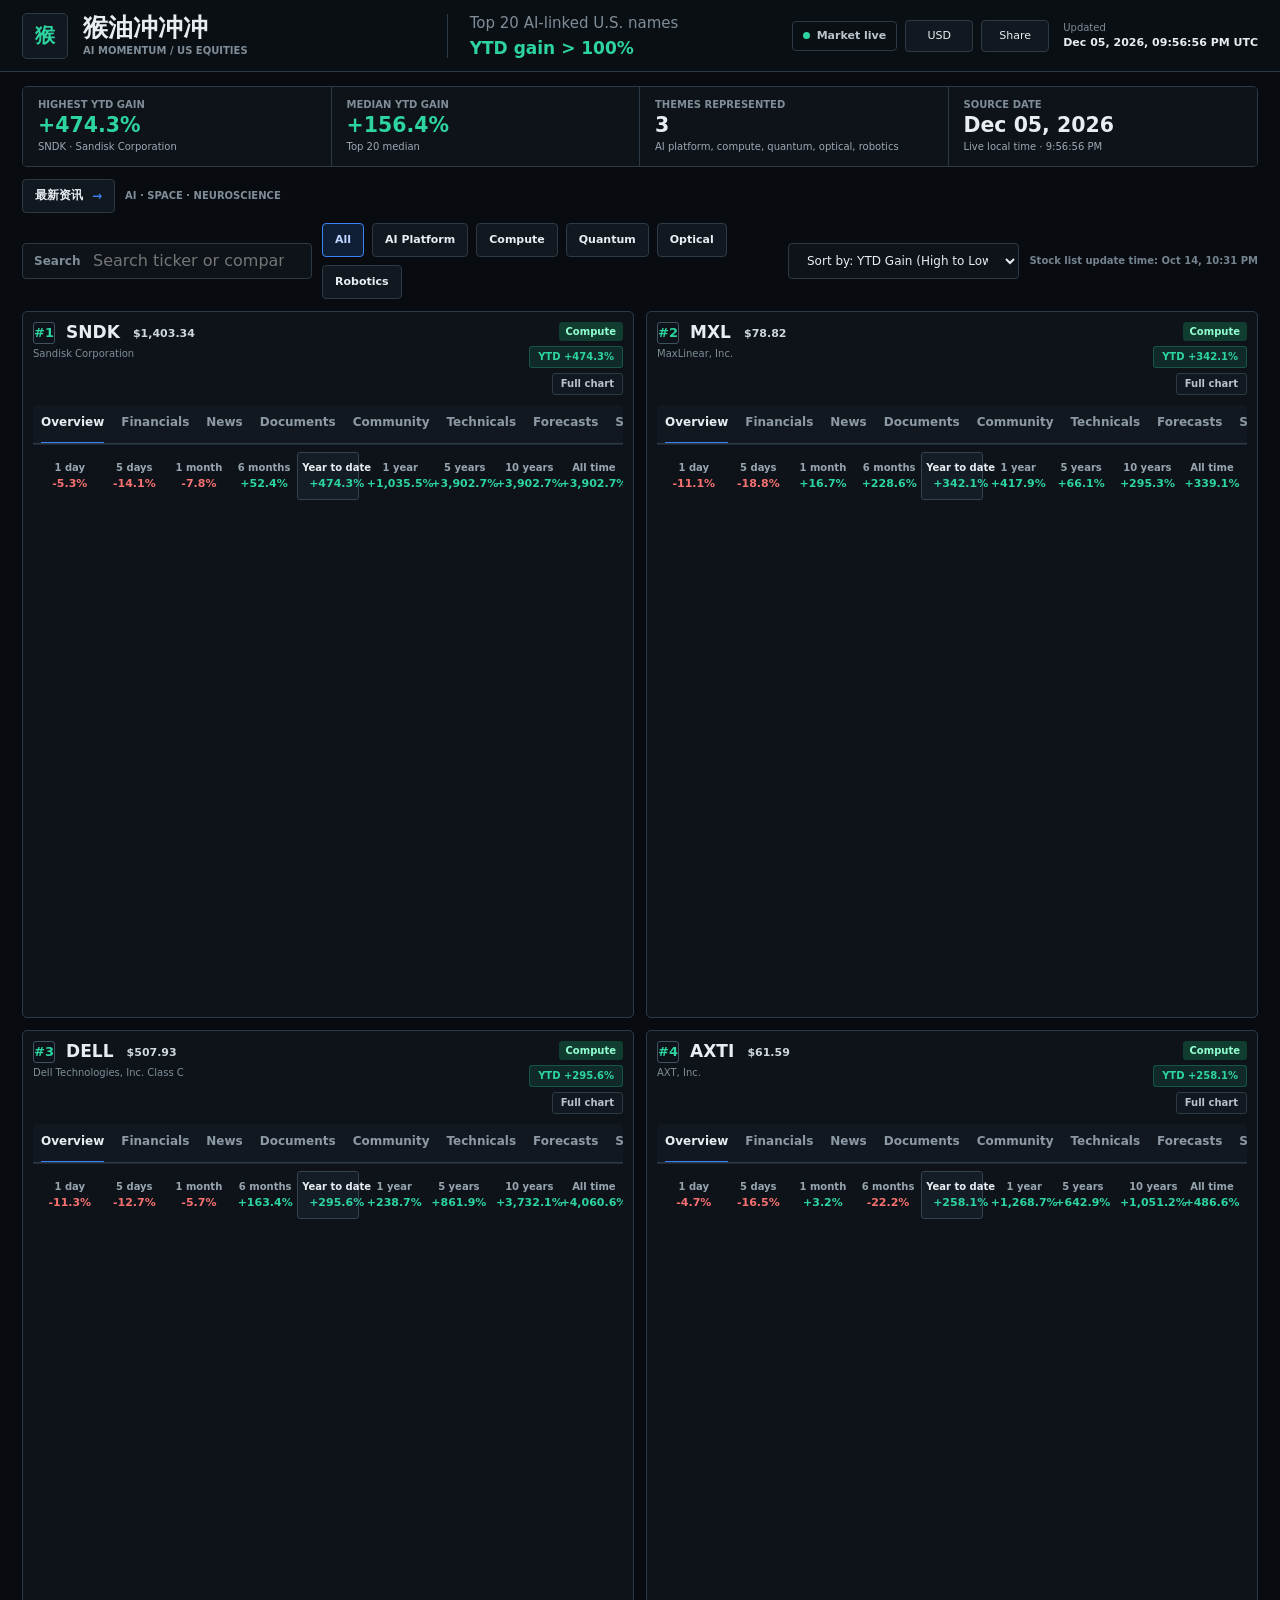
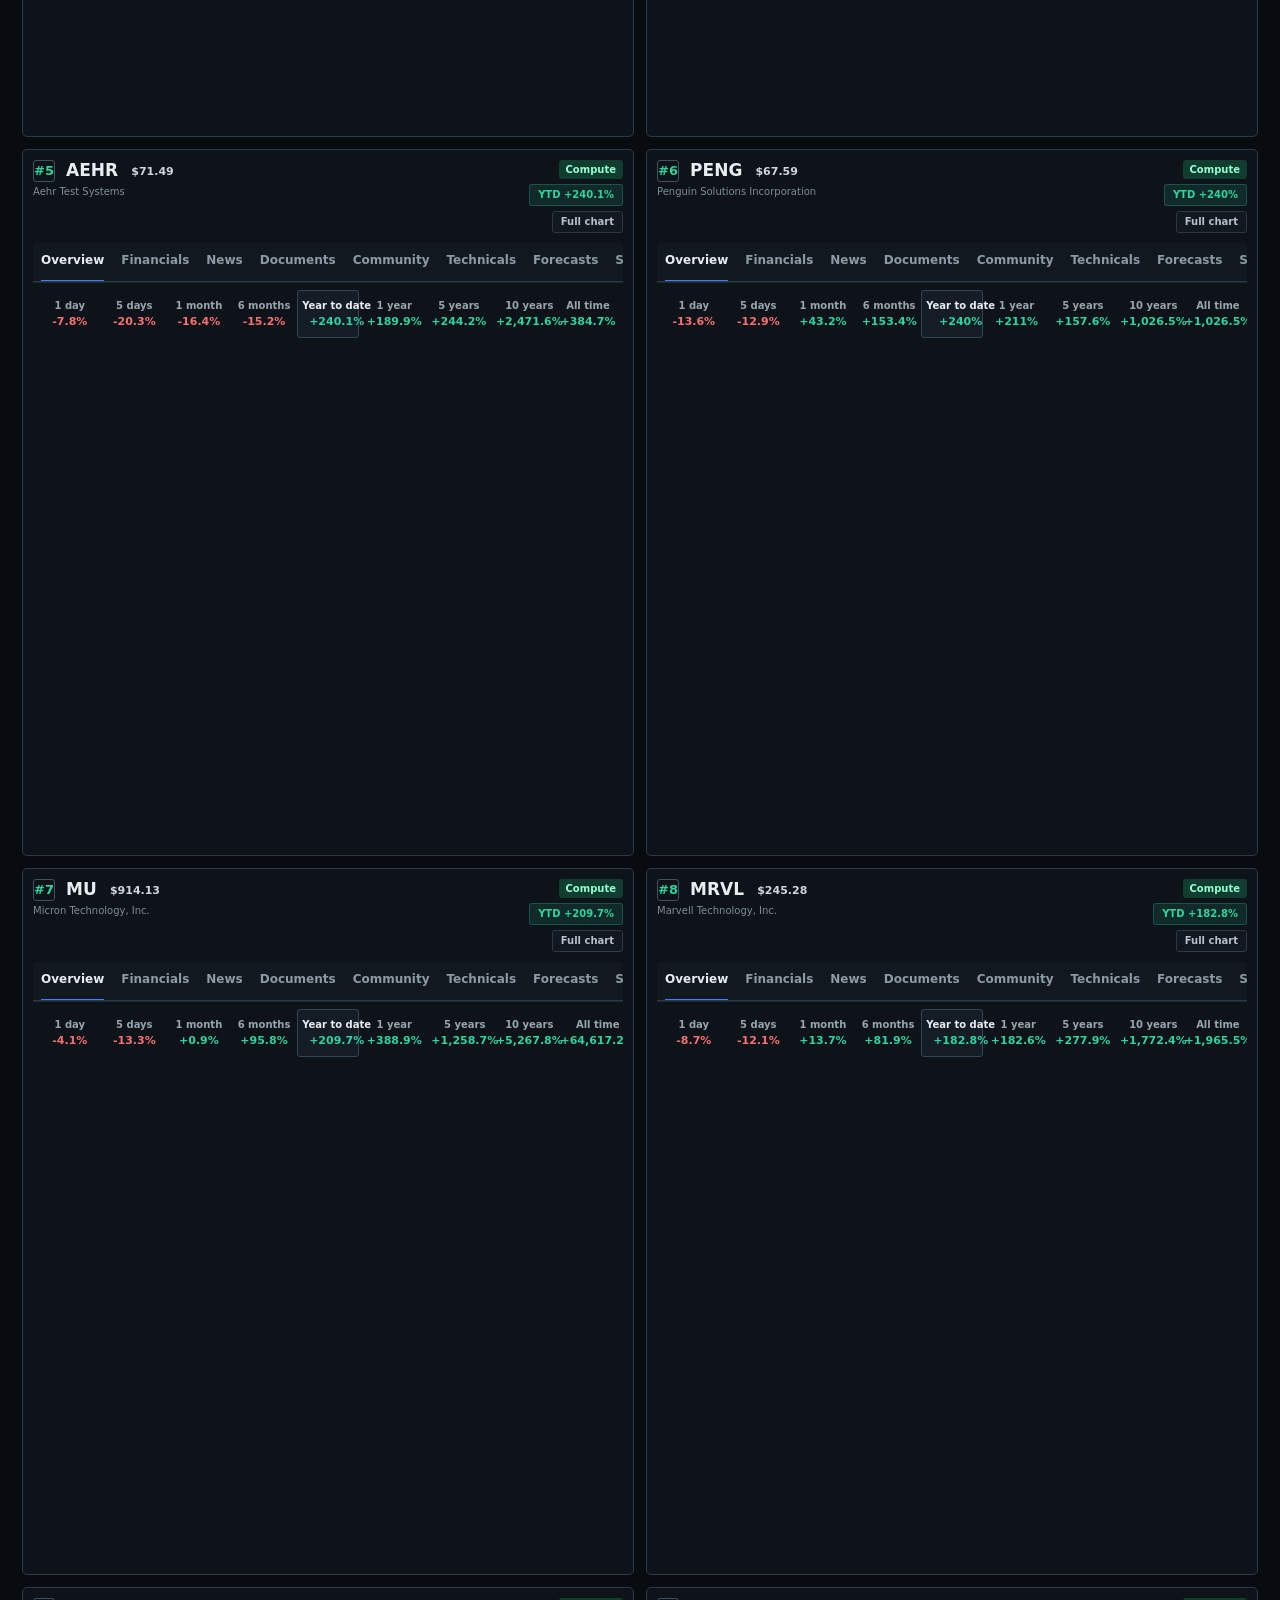
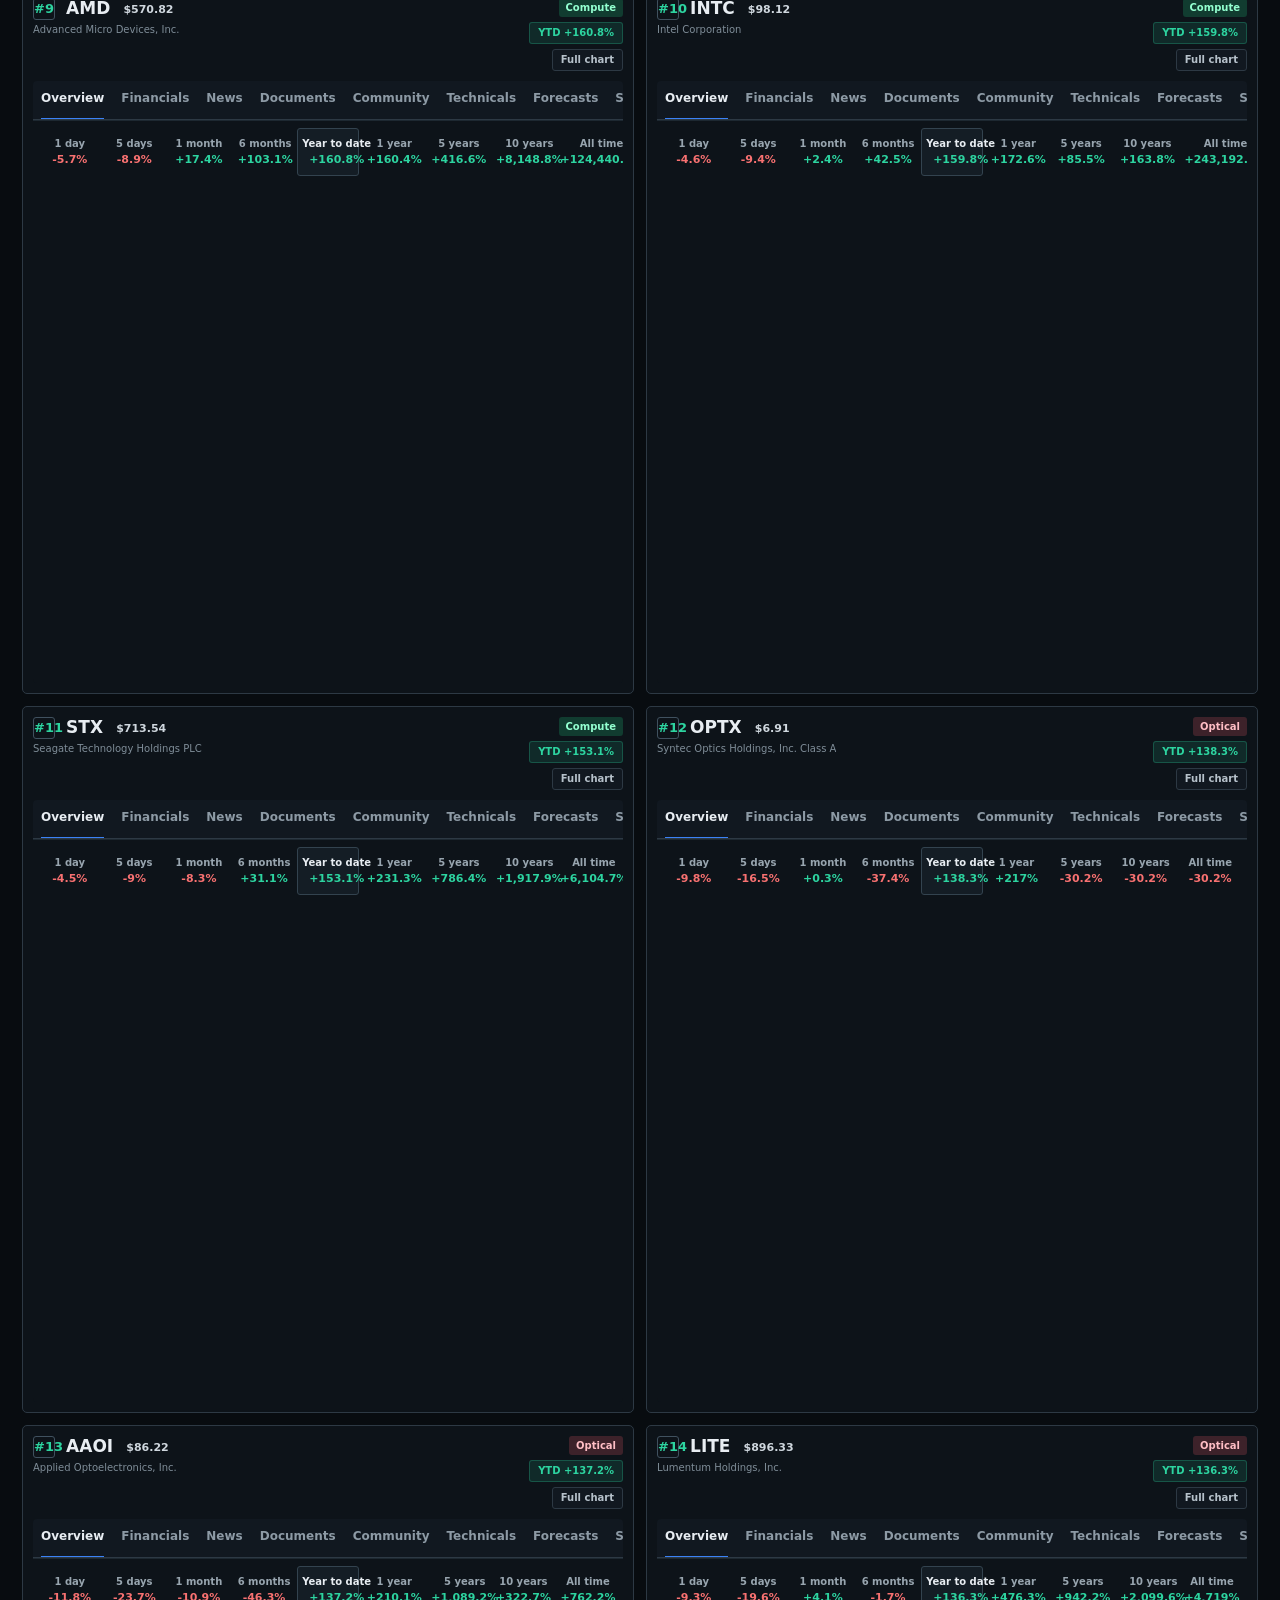
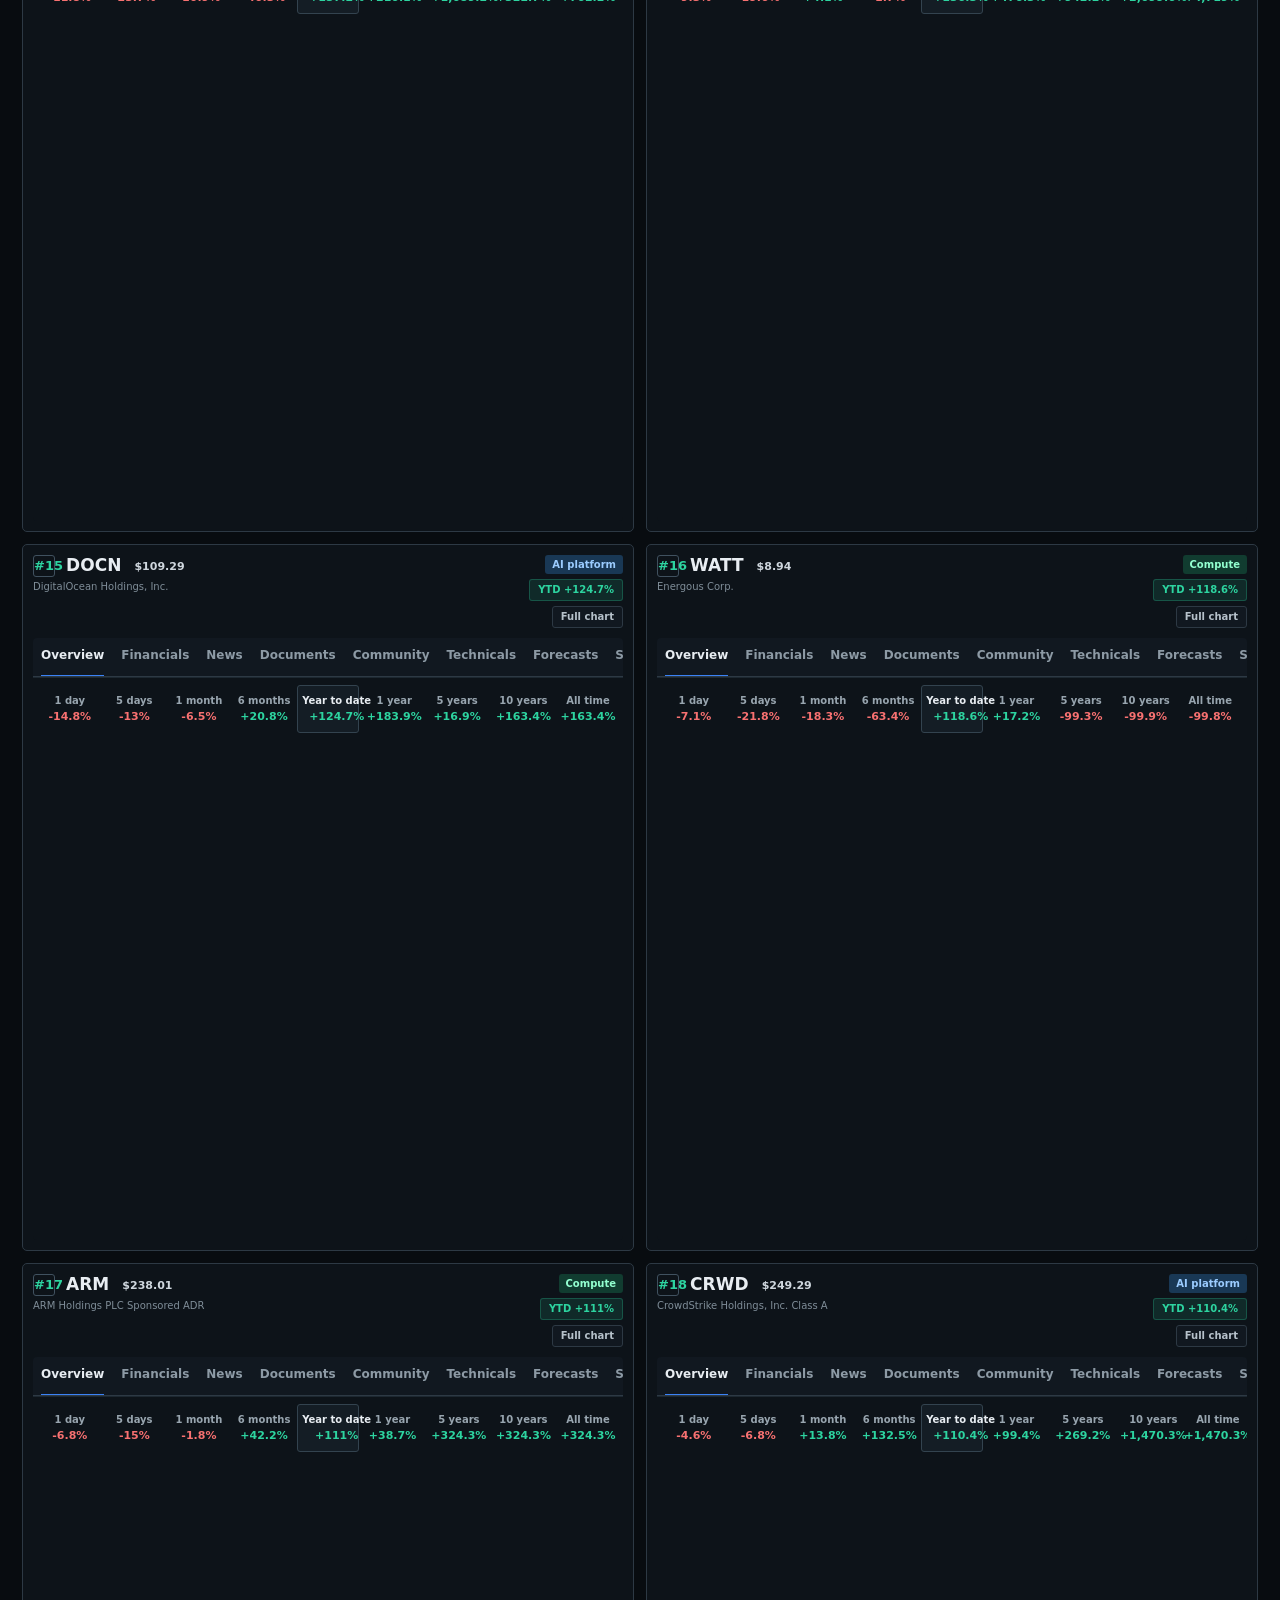
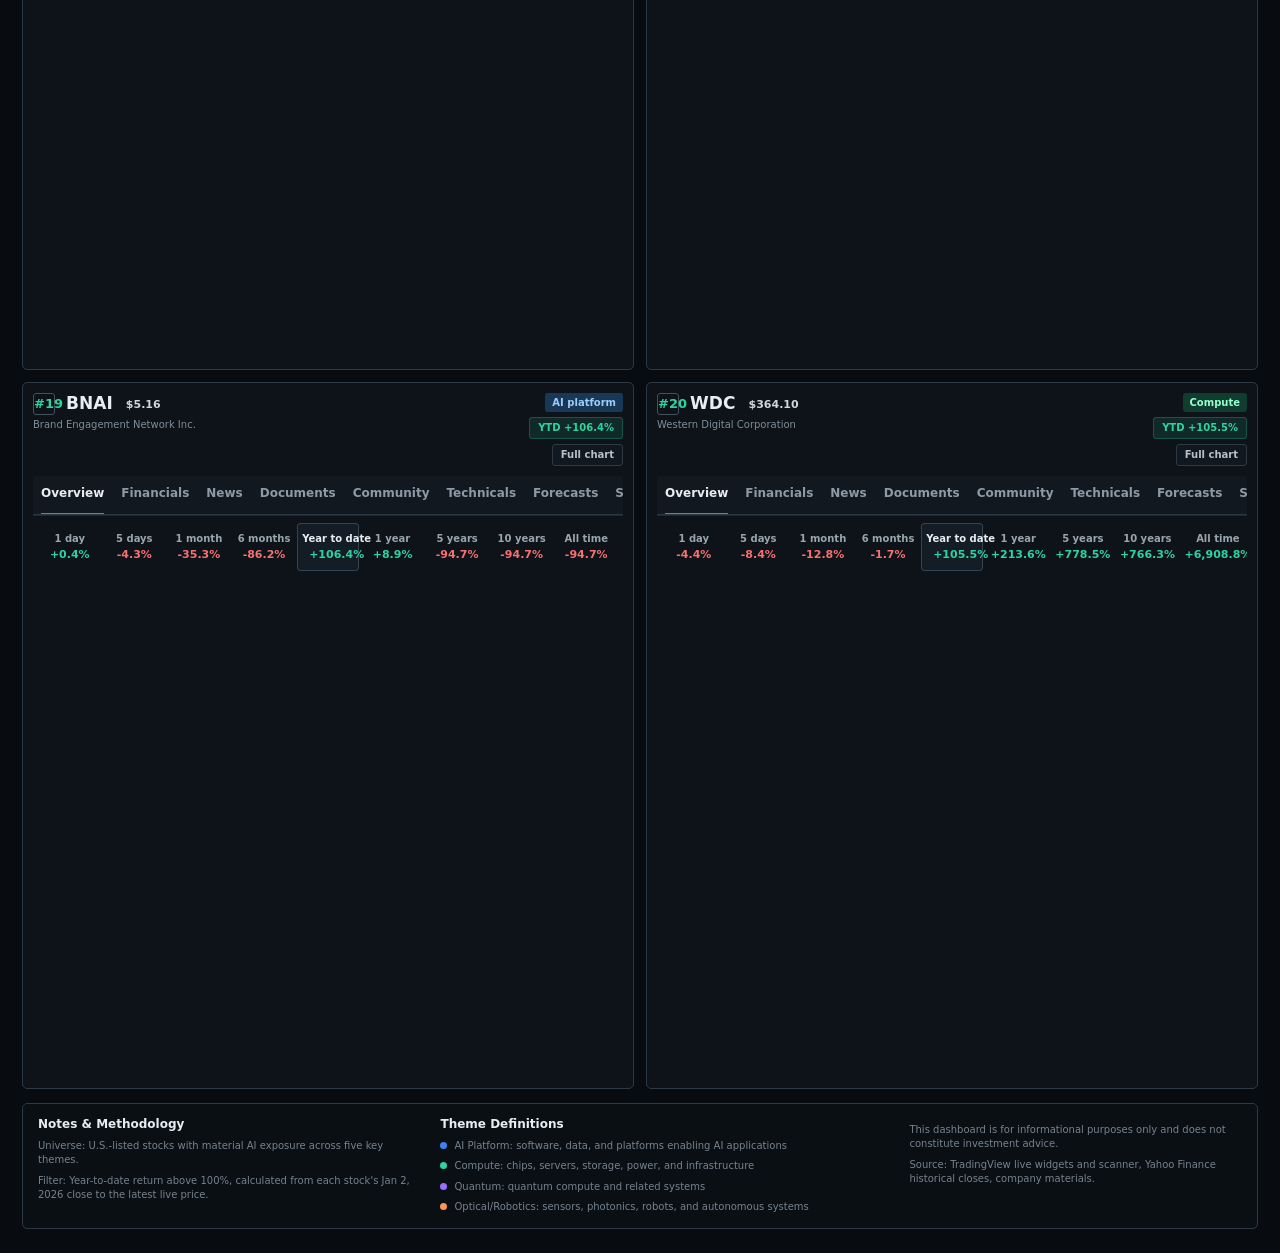
==== index.html @ 588e6965 "Refresh scheduled AI stock rankings" ====
<!doctype html>
<html lang="en">
  <head>
    <meta charset="UTF-8" />
    <meta name="viewport" content="width=device-width, initial-scale=1.0" />
    <title>猴油冲冲冲</title>
    <link rel="stylesheet" href="styles.css?v=20260621-graphite-preview" />
  </head>
  <body>
    <header class="app-header">
      <div class="brand-lockup">
        <div class="brand-mark" aria-hidden="true">猴</div>
        <div>
          <h1>猴油冲冲冲</h1>
          <p>AI MOMENTUM / US EQUITIES</p>
        </div>
      </div>

      <div class="headline-copy">
        <span>Top 20 AI-linked U.S. names</span>
        <strong>YTD gain &gt; 100%</strong>
      </div>

      <div class="header-actions">
        <span class="market-status"><i aria-hidden="true"></i>Market live</span>
        <button type="button">USD</button>
        <button type="button">Share</button>
        <div class="updated">
          <span>Updated</span>
          <strong id="source-time">--</strong>
        </div>
      </div>
    </header>

    <main>
      <section class="summary-grid" aria-label="Dashboard summary">
        <article>
          <span class="summary-icon">1</span>
          <div>
            <p>Highest YTD Gain</p>
            <strong id="highest-ytd">--</strong>
            <small id="highest-name">--</small>
          </div>
        </article>
        <article>
          <span class="summary-icon">2</span>
          <div>
            <p>Median YTD Gain</p>
            <strong id="median-ytd">--</strong>
            <small>Top 20 median</small>
          </div>
        </article>
        <article>
          <span class="summary-icon">3</span>
          <div>
            <p>Themes Represented</p>
            <strong id="theme-count">--</strong>
            <small>AI platform, compute, quantum, optical, robotics</small>
          </div>
        </article>
        <article>
          <span class="summary-icon">4</span>
          <div>
            <p>Source Date</p>
            <strong id="source-date">--</strong>
            <small id="source-detail">Realtime local time</small>
          </div>
        </article>
      </section>

      <nav class="latest-news-nav" aria-label="Latest intelligence">
        <a class="latest-news-link" href="news.html">最新资讯</a>
        <span>AI · Space · Neuroscience</span>
      </nav>

      <section class="controls" aria-label="Filters">
        <label class="search-box" for="stock-search">
          <span>Search</span>
          <input id="stock-search" type="search" placeholder="Search ticker or company..." />
        </label>
        <div class="segmented" role="group" aria-label="Theme filter">
          <button type="button" class="active" data-theme="all">All</button>
          <button type="button" data-theme="AI platform">AI Platform</button>
          <button type="button" data-theme="Compute">Compute</button>
          <button type="button" data-theme="Quantum">Quantum</button>
          <button type="button" data-theme="Optical">Optical</button>
          <button type="button" data-theme="Robotics">Robotics</button>
        </div>
        <div class="sort-box">
          <select id="sort-select" aria-label="Sort stocks">
            <option value="ytd-desc">Sort by: YTD Gain (High to Low)</option>
            <option value="rank-asc">Sort by: Rank</option>
            <option value="symbol-asc">Sort by: Ticker</option>
          </select>
          <span id="stock-list-update-time">Stock list update time: --</span>
        </div>
      </section>

      <section class="stock-grid" id="stock-grid" aria-label="Top AI-related stocks"></section>

      <footer class="notes">
        <section>
          <h2>Notes &amp; Methodology</h2>
          <p>Universe: U.S.-listed stocks with material AI exposure across five key themes.</p>
          <p>Filter: Year-to-date return above 100%, calculated from each stock's Jan 2, 2026 close to the latest live price.</p>
        </section>
        <section>
          <h2>Theme Definitions</h2>
          <p><span class="dot blue"></span>AI Platform: software, data, and platforms enabling AI applications</p>
          <p><span class="dot green"></span>Compute: chips, servers, storage, power, and infrastructure</p>
          <p><span class="dot violet"></span>Quantum: quantum compute and related systems</p>
          <p><span class="dot orange"></span>Optical/Robotics: sensors, photonics, robots, and autonomous systems</p>
        </section>
        <section>
          <p>This dashboard is for informational purposes only and does not constitute investment advice.</p>
          <p>Source: TradingView live widgets and scanner, Yahoo Finance historical closes, company materials.</p>
        </section>
      </footer>
    </main>

    <script src="app.js?v=202610142231"></script>
  </body>
</html>
---- styles.css ----
:root {
  color-scheme: dark;
  --bg: #080c10;
  --panel: #0d1319;
  --panel-strong: #111820;
  --panel-soft: #141d25;
  --line: #2d3944;
  --line-soft: rgba(127, 141, 152, 0.22);
  --text: #e8edf2;
  --muted: #7f8d98;
  --positive: #2dd4a0;
  --positive-soft: rgba(45, 212, 160, 0.12);
  --interactive: #3b82f6;
  --green: var(--positive);
  --green-soft: var(--positive-soft);
  --blue: var(--interactive);
  --cyan: #67e8f9;
  --violet: #9b6cff;
  --orange: #ff9554;
  --red: #f87171;
  font-family:
    Inter, ui-sans-serif, system-ui, -apple-system, BlinkMacSystemFont, "Segoe UI",
    sans-serif;
}

* {
  box-sizing: border-box;
}

body {
  margin: 0;
  min-width: 320px;
  overflow-x: hidden;
  background: var(--bg);
  color: var(--text);
}

button,
input,
select {
  font: inherit;
}

a {
  color: inherit;
  text-decoration: none;
}

button,
select {
  cursor: pointer;
}

.app-header {
  display: grid;
  grid-template-columns: minmax(260px, 1fr) minmax(240px, 0.8fr) auto;
  align-items: center;
  gap: 26px;
  min-height: 72px;
  padding: 10px 22px;
  border-bottom: 1px solid var(--line);
  background: #0a0f14;
}

.brand-lockup {
  display: flex;
  align-items: center;
  gap: 15px;
  min-width: 0;
}

.brand-mark {
  display: grid;
  place-items: center;
  width: 46px;
  height: 46px;
  flex: 0 0 auto;
  border: 1px solid var(--line);
  border-radius: 5px;
  background: var(--panel-strong);
  color: var(--positive);
  font-size: 20px;
  font-weight: 900;
}

h1,
h2,
p,
dl,
dd {
  margin: 0;
}

.brand-lockup h1 {
  font-size: 25px;
  line-height: 1.05;
  letter-spacing: 0;
}

.brand-lockup p,
.headline-copy span,
.updated span,
.summary-grid p,
.stock-card p,
.notes p {
  color: var(--muted);
}

.brand-lockup p {
  margin-top: 4px;
  font-size: 10px;
  font-weight: 750;
}

.headline-copy {
  padding-left: 22px;
  border-left: 1px solid var(--line);
}

.headline-copy span,
.headline-copy strong {
  display: block;
}

.headline-copy span {
  font-size: 15px;
}

.headline-copy strong {
  margin-top: 6px;
  color: var(--green);
  font-size: 17px;
}

.header-actions {
  display: flex;
  align-items: center;
  gap: 12px;
}

.header-actions button,
.controls button,
.controls select {
  border: 1px solid rgba(128, 163, 178, 0.34);
  border-radius: 7px;
  background: rgba(10, 26, 37, 0.92);
  color: var(--text);
  transition:
    border-color 160ms ease,
    background 160ms ease,
    color 160ms ease;
}

.header-actions button {
  height: 38px;
  min-width: 84px;
  padding: 0 16px;
  font-size: 13px;
}

.header-actions button:hover,
.controls button:hover,
.controls select:hover {
  border-color: rgba(31, 214, 229, 0.62);
  background: rgba(15, 43, 59, 0.98);
}

.updated {
  min-width: 150px;
  padding-left: 6px;
  font-size: 12px;
}

.updated strong {
  display: block;
  margin-top: 3px;
  color: var(--text);
  font-size: 12px;
  font-weight: 700;
  white-space: nowrap;
}

main {
  width: min(100%, 1480px);
  margin: 0 auto;
  padding: 20px 22px 24px;
}

.summary-grid {
  display: grid;
  grid-template-columns: repeat(4, minmax(0, 1fr));
  gap: 14px;
}

.summary-grid article,
.stock-card,
.notes {
  border: 1px solid var(--line);
  border-radius: 8px;
  background:
    linear-gradient(145deg, rgba(16, 44, 60, 0.72), rgba(7, 22, 32, 0.94)),
    var(--panel);
  box-shadow: inset 0 1px 0 rgba(255, 255, 255, 0.04);
}

.summary-grid article {
  display: grid;
  grid-template-columns: auto 1fr;
  align-items: center;
  gap: 14px;
  min-height: 96px;
  padding: 16px;
}

.summary-icon {
  display: grid;
  place-items: center;
  width: 56px;
  height: 56px;
  border: 1px solid rgba(31, 214, 229, 0.32);
  border-radius: 50%;
  background: rgba(42, 161, 255, 0.13);
  color: var(--cyan);
  font-size: 19px;
  font-weight: 900;
}

.summary-grid p {
  margin-bottom: 7px;
  font-size: 12px;
  font-weight: 800;
  text-transform: uppercase;
}

.summary-grid strong {
  display: block;
  color: var(--green);
  font-size: clamp(25px, 2.2vw, 34px);
  line-height: 1;
}

.summary-grid small {
  display: block;
  margin-top: 7px;
  color: #c6d3da;
  font-size: 12px;
  line-height: 1.35;
}

.controls {
  display: grid;
  grid-template-columns: 320px 1fr minmax(360px, 430px);
  align-items: center;
  gap: 14px;
  margin: 20px 0 16px;
}

.latest-news-nav {
  display: flex;
  align-items: center;
  gap: 10px;
  margin: 12px 0 -2px;
}

.latest-news-link {
  display: inline-flex;
  align-items: center;
  min-height: 34px;
  padding: 0 12px;
  border: 1px solid var(--line);
  border-radius: 4px;
  background: var(--panel-strong);
  color: var(--text);
  font-size: 12px;
  font-weight: 800;
}

.latest-news-link::after {
  content: "→";
  margin-left: 9px;
  color: var(--interactive);
}

.latest-news-link:hover {
  border-color: var(--interactive);
  color: #dbe8ff;
}

.latest-news-nav span {
  color: var(--muted);
  font-size: 10px;
  font-weight: 700;
  text-transform: uppercase;
}

.search-box {
  position: relative;
  display: block;
}

.search-box span {
  position: absolute;
  left: 12px;
  top: 50%;
  translate: 0 -50%;
  color: var(--muted);
  font-size: 12px;
  font-weight: 800;
  pointer-events: none;
}

.search-box input {
  width: 100%;
  height: 42px;
  padding: 0 12px 0 70px;
  border: 1px solid rgba(128, 163, 178, 0.34);
  border-radius: 7px;
  background: rgba(7, 20, 30, 0.88);
  color: var(--text);
  outline: none;
}

.search-box input:focus {
  border-color: rgba(31, 214, 229, 0.7);
  box-shadow: 0 0 0 3px rgba(31, 214, 229, 0.1);
}

.segmented {
  display: flex;
  flex-wrap: wrap;
  gap: 8px;
  min-width: 0;
  max-width: 100%;
}

.controls button {
  min-height: 38px;
  padding: 0 16px;
  font-size: 12px;
  font-weight: 800;
}

.controls button.active {
  border-color: rgba(58, 162, 255, 0.78);
  background: var(--blue);
  color: white;
}

.controls select {
  width: 100%;
  height: 42px;
  padding: 0 14px;
  font-size: 12px;
}

.sort-box {
  display: grid;
  grid-template-columns: minmax(210px, 1fr) auto;
  align-items: center;
  gap: 10px;
  min-width: 0;
}

#stock-list-update-time {
  color: var(--muted);
  font-size: 11px;
  font-weight: 700;
  line-height: 1.25;
  white-space: nowrap;
}

.stock-grid {
  display: grid;
  grid-template-columns: repeat(2, minmax(0, 1fr));
  gap: 18px;
}

.stock-card {
  min-width: 0;
  overflow: hidden;
  padding: 12px;
}

.card-head {
  display: flex;
  align-items: flex-start;
  justify-content: space-between;
  gap: 10px;
  min-height: 43px;
}

.rank {
  display: inline-grid;
  place-items: center;
  width: 22px;
  height: 22px;
  margin-right: 6px;
  border: 1px solid var(--cyan);
  border-radius: 4px;
  color: var(--green);
  font-size: 13px;
  font-weight: 900;
  vertical-align: middle;
}

.stock-card h2 {
  display: inline;
  font-size: 19px;
  line-height: 1;
  letter-spacing: 0;
}

.card-price {
  margin-left: 8px;
  color: #d7e7ef;
  font-size: 12px;
  font-weight: 800;
  white-space: nowrap;
}

.stock-card p {
  margin-top: 4px;
  font-size: 10px;
  overflow: hidden;
  text-overflow: ellipsis;
  white-space: nowrap;
}

.card-badges {
  display: flex;
  flex: 0 0 auto;
  flex-direction: column;
  align-items: flex-end;
  gap: 5px;
  max-width: 112px;
}

.theme {
  flex: 0 0 auto;
  max-width: 108px;
  padding: 4px 7px;
  border-radius: 4px;
  font-size: 10px;
  font-weight: 800;
  overflow: hidden;
  text-overflow: ellipsis;
  white-space: nowrap;
}

.theme.ai-platform {
  background: rgba(58, 162, 255, 0.26);
  color: #9bccff;
}

.theme.compute {
  background: rgba(37, 241, 149, 0.18);
  color: #93ffd0;
}

.theme.quantum {
  background: rgba(155, 108, 255, 0.22);
  color: #d5c4ff;
}

.theme.optical {
  background: rgba(255, 95, 109, 0.2);
  color: #ffbec5;
}

.theme.robotics {
  background: rgba(255, 149, 84, 0.2);
  color: #ffd0b3;
}

.card-ytd {
  display: inline-flex;
  align-items: center;
  justify-content: center;
  min-height: 22px;
  max-width: 108px;
  padding: 0 8px;
  border: 1px solid rgba(37, 241, 149, 0.28);
  border-radius: 4px;
  background: rgba(37, 241, 149, 0.12);
  color: var(--green);
  font-size: 10px;
  font-weight: 850;
  white-space: nowrap;
}

.full-chart-link {
  display: inline-flex;
  align-items: center;
  justify-content: center;
  min-height: 22px;
  max-width: 108px;
  padding: 0 8px;
  border: 1px solid rgba(128, 163, 178, 0.3);
  border-radius: 4px;
  background: rgba(5, 18, 27, 0.62);
  color: #d7e7ef;
  font-size: 10px;
  font-weight: 850;
  white-space: nowrap;
}

.full-chart-link:hover {
  border-color: rgba(31, 214, 229, 0.64);
  color: white;
}

.stock-tabs {
  display: flex;
  flex-wrap: nowrap;
  gap: 20px;
  width: 100%;
  max-width: 100%;
  margin-top: 12px;
  overflow-x: auto;
  overflow-y: hidden;
  scrollbar-width: none;
  border-bottom: 4px solid #f1f1f1;
  background: #fff;
  border-radius: 7px 7px 0 0;
}

.stock-tabs::-webkit-scrollbar {
  display: none;
}

.stock-tabs button {
  position: relative;
  flex: 0 0 auto;
  height: 46px;
  padding: 0 0 3px;
  border: 0;
  background: transparent;
  color: #151515;
  font-size: 15px;
  font-weight: 800;
  white-space: nowrap;
}

.stock-tabs button.active::after {
  content: "";
  position: absolute;
  left: 0;
  right: 0;
  bottom: -4px;
  height: 4px;
  border-radius: 4px;
  background: #1f1f1f;
}

.stock-panel-host {
  width: 100%;
  min-width: 0;
  max-width: 100%;
  overflow: hidden;
  border-radius: 0 0 7px 7px;
  background: #fff;
}

.overview-range-controls {
  display: grid;
  grid-template-columns: repeat(9, minmax(58px, 1fr));
  gap: 2px;
  padding: 10px 8px 8px;
  overflow-x: auto;
  background: #fff;
}

.range-option {
  display: grid;
  align-content: center;
  gap: 4px;
  min-width: 58px;
  height: 54px;
  padding: 4px;
  border: 0;
  border-radius: 6px;
  background: transparent;
  color: #151515;
  font-size: 10px;
  letter-spacing: 0;
  white-space: nowrap;
}

.range-option:hover,
.range-option.active {
  background: #f1f2f3;
}

.range-option span {
  font-weight: 750;
}

.range-option strong {
  font-size: 11px;
  font-weight: 800;
}

.range-option .positive {
  color: #16866f;
}

.range-option .negative {
  color: #d74b50;
}

.stock-tab-panel {
  position: relative;
  height: 530px;
  overflow: hidden;
  background: #fff;
}

.stock-tab-panel.financials-panel,
.stock-tab-panel.news-panel,
.stock-tab-panel.technicals-panel {
  height: 460px;
}

.stock-tab-panel > span {
  position: absolute;
  inset: 0;
  display: grid;
  place-items: center;
  color: #777;
  font-size: 13px;
  font-weight: 800;
}

.stock-tab-panel .tradingview-widget-container,
.stock-tab-panel .tradingview-widget-container__widget {
  width: 100%;
  height: 100%;
}

.stock-tab-panel iframe {
  display: block;
  width: 100% !important;
  height: 100% !important;
}

.source-tab {
  height: auto;
  min-height: 220px;
  padding: 30px;
}

.source-panel {
  display: grid;
  gap: 14px;
  color: #111;
}

.source-panel h3 {
  margin: 0;
  font-size: 24px;
}

.source-panel p {
  max-width: 720px;
  color: #555;
  font-size: 14px;
  line-height: 1.5;
  white-space: normal;
}

.source-links {
  display: flex;
  flex-wrap: wrap;
  gap: 10px;
}

.source-links a {
  display: inline-flex;
  align-items: center;
  min-height: 38px;
  padding: 0 14px;
  border: 1px solid #d9dfe4;
  border-radius: 6px;
  color: #111;
  font-size: 13px;
  font-weight: 800;
}

.source-links a:hover {
  border-color: #4a9b87;
  color: #2e7d6f;
}

.notes {
  display: grid;
  grid-template-columns: 1.15fr 1.35fr 1fr;
  gap: 24px;
  margin-top: 20px;
  padding: 15px 18px;
}

.notes h2 {
  margin-bottom: 8px;
  font-size: 14px;
}

.notes p {
  margin-top: 6px;
  font-size: 11px;
  line-height: 1.45;
}

.dot {
  display: inline-block;
  width: 7px;
  height: 7px;
  margin-right: 7px;
  border-radius: 50%;
}

.dot.blue {
  background: var(--blue);
}

.dot.green {
  background: var(--green);
}

.dot.violet {
  background: var(--violet);
}

.dot.orange {
  background: var(--orange);
}

@media (max-width: 1180px) {
  .app-header {
    grid-template-columns: 1fr;
    gap: 14px;
  }

  .headline-copy {
    padding-left: 0;
    border-left: 0;
  }

  .header-actions {
    flex-wrap: wrap;
  }

  .summary-grid {
    grid-template-columns: repeat(2, minmax(0, 1fr));
  }

  .controls {
    grid-template-columns: 1fr;
  }

  .sort-box {
    grid-template-columns: 1fr;
    gap: 6px;
  }

  #stock-list-update-time {
    white-space: normal;
  }
}

@media (max-width: 640px) {
  .app-header,
  main {
    padding-left: 14px;
    padding-right: 14px;
  }

  .brand-lockup h1 {
    font-size: 24px;
  }

  .updated {
    min-width: 0;
    flex: 1 1 100%;
  }

  .updated strong {
    white-space: normal;
  }

  .summary-grid,
  .stock-grid,
  .notes {
    grid-template-columns: 1fr;
  }

  .stock-tabs {
    gap: 14px;
    padding: 0 6px;
  }

  .stock-tabs button {
    height: 42px;
    font-size: 13px;
  }

  .stock-tab-panel {
    height: 420px;
  }

  .overview-range-controls {
    grid-template-columns: repeat(3, minmax(82px, 1fr));
    overflow-x: auto;
    overflow-y: hidden;
  }

  .segmented {
    flex-wrap: nowrap;
    overflow-x: auto;
    scrollbar-width: none;
  }

  .summary-grid article {
    min-height: 86px;
  }
}

/* Graphite Precision preview */
.headline-copy strong {
  color: var(--positive);
}

.header-actions {
  gap: 8px;
}

.market-status {
  display: inline-flex;
  align-items: center;
  gap: 7px;
  min-height: 30px;
  padding: 0 10px;
  border: 1px solid var(--line);
  border-radius: 4px;
  color: #b9c4cc;
  font-size: 11px;
  font-weight: 750;
  white-space: nowrap;
}

.market-status i {
  width: 7px;
  height: 7px;
  border-radius: 50%;
  background: var(--positive);
}

.header-actions button,
.controls button,
.controls select {
  border-color: var(--line);
  border-radius: 4px;
  background: var(--panel-strong);
}

.header-actions button {
  height: 32px;
  min-width: 68px;
  padding: 0 12px;
  font-size: 11px;
}

.header-actions button:hover,
.controls button:hover,
.controls select:hover {
  border-color: var(--interactive);
  background: var(--panel-soft);
}

.updated {
  min-width: 142px;
  font-size: 10px;
}

.updated strong {
  font-size: 11px;
}

main {
  padding-top: 14px;
}

.summary-grid {
  gap: 0;
  overflow: hidden;
  border: 1px solid var(--line);
  border-radius: 5px;
  background: var(--panel);
}

.summary-grid article,
.stock-card,
.notes {
  border-color: var(--line);
  border-radius: 5px;
  background: var(--panel);
  box-shadow: none;
}

.summary-grid article {
  display: block;
  min-height: 72px;
  padding: 12px 15px;
  border: 0;
  border-right: 1px solid var(--line);
  border-radius: 0;
}

.summary-grid article:last-child {
  border-right: 0;
}

.summary-icon {
  display: none;
}

.summary-grid p {
  margin-bottom: 5px;
  color: var(--muted);
  font-size: 10px;
}

.summary-grid strong {
  color: var(--text);
  font-size: clamp(19px, 1.6vw, 25px);
}

.summary-grid article:first-child strong,
.summary-grid article:nth-child(2) strong {
  color: var(--positive);
}

.summary-grid small {
  margin-top: 5px;
  color: #9da9b3;
  font-size: 10px;
}

.controls {
  grid-template-columns: minmax(230px, 290px) 1fr minmax(380px, 470px);
  gap: 10px;
  margin: 12px 0;
}

.search-box input,
.controls select {
  height: 36px;
  border-color: var(--line);
  border-radius: 4px;
  background: var(--panel);
}

.search-box input:focus {
  border-color: var(--interactive);
  box-shadow: 0 0 0 2px rgba(59, 130, 246, 0.16);
}

.controls button {
  min-height: 34px;
  padding: 0 12px;
  font-size: 11px;
}

.controls button.active {
  border-color: var(--interactive);
  background: rgba(59, 130, 246, 0.16);
  color: #bcd4ff;
}

#stock-list-update-time {
  color: #75838e;
  font-size: 10px;
}

.stock-grid {
  gap: 12px;
}

.stock-card {
  padding: 10px;
}

.card-head {
  min-height: 40px;
}

.rank {
  width: 22px;
  height: 22px;
  border-color: #40515f;
  border-radius: 3px;
  color: var(--positive);
}

.stock-card h2 {
  font-size: 17px;
}

.card-price {
  color: #cfd7de;
  font-size: 11px;
}

.theme,
.card-ytd,
.full-chart-link {
  border-radius: 3px;
}

.card-ytd {
  border-color: rgba(45, 212, 160, 0.25);
  background: var(--positive-soft);
  color: var(--positive);
}

.full-chart-link {
  border-color: var(--line);
  background: var(--panel-strong);
  color: #b6c1ca;
}

.full-chart-link:hover {
  border-color: var(--interactive);
  color: #dbe8ff;
}

.stock-tabs {
  gap: 17px;
  margin-top: 10px;
  padding: 0 8px;
  border-bottom: 1px solid var(--line);
  border-radius: 4px 4px 0 0;
  background: var(--panel-strong);
}

.stock-tabs button {
  height: 38px;
  color: #8d9aa5;
  font-size: 12px;
  font-weight: 720;
}

.stock-tabs button:hover,
.stock-tabs button.active {
  color: var(--text);
}

.stock-tabs button.active::after {
  bottom: -1px;
  height: 2px;
  border-radius: 0;
  background: var(--interactive);
}

.stock-panel-host,
.overview-range-controls,
.stock-tab-panel {
  background: var(--panel);
}

.stock-panel-host {
  border-radius: 0 0 4px 4px;
}

.overview-range-controls {
  gap: 3px;
  padding: 7px 6px;
  border-top: 1px solid #1d2831;
}

.range-option {
  height: 48px;
  border: 1px solid transparent;
  border-radius: 3px;
  color: #98a5af;
}

.range-option:hover,
.range-option.active {
  border-color: #33434f;
  background: var(--panel-soft);
  color: var(--text);
}

.range-option .positive {
  color: var(--positive);
}

.range-option .negative {
  color: var(--red);
}

.stock-tab-panel {
  height: 500px;
}

.stock-tab-panel > span {
  color: var(--muted);
}

.source-panel {
  color: var(--text);
}

.source-panel p {
  color: var(--muted);
}

.source-links a {
  border-color: var(--line);
  color: #cbd4db;
}

.source-links a:hover {
  border-color: var(--interactive);
  color: #bcd4ff;
}

.notes {
  gap: 20px;
  margin-top: 14px;
  padding: 13px 15px;
  background: #0a0f14;
}

.notes h2 {
  font-size: 12px;
}

.notes p {
  color: #75838e;
  font-size: 10px;
}

@media (max-width: 1180px) {
  .app-header {
    grid-template-columns: 1fr auto;
  }

  .headline-copy {
    display: none;
  }

  .controls {
    grid-template-columns: 1fr;
  }
}

@media (max-width: 760px) {
  .app-header {
    grid-template-columns: 1fr;
  }

  .market-status {
    margin-right: auto;
  }

  .summary-grid {
    grid-template-columns: repeat(2, minmax(0, 1fr));
  }

  .summary-grid article:nth-child(2) {
    border-right: 0;
  }

  .summary-grid article:nth-child(-n + 2) {
    border-bottom: 1px solid var(--line);
  }

  .stock-grid,
  .notes {
    grid-template-columns: 1fr;
  }
}

@media (max-width: 480px) {
  .summary-grid {
    grid-template-columns: 1fr;
  }

  .summary-grid article {
    border-right: 0;
    border-bottom: 1px solid var(--line);
  }

  .summary-grid article:last-child {
    border-bottom: 0;
  }
}
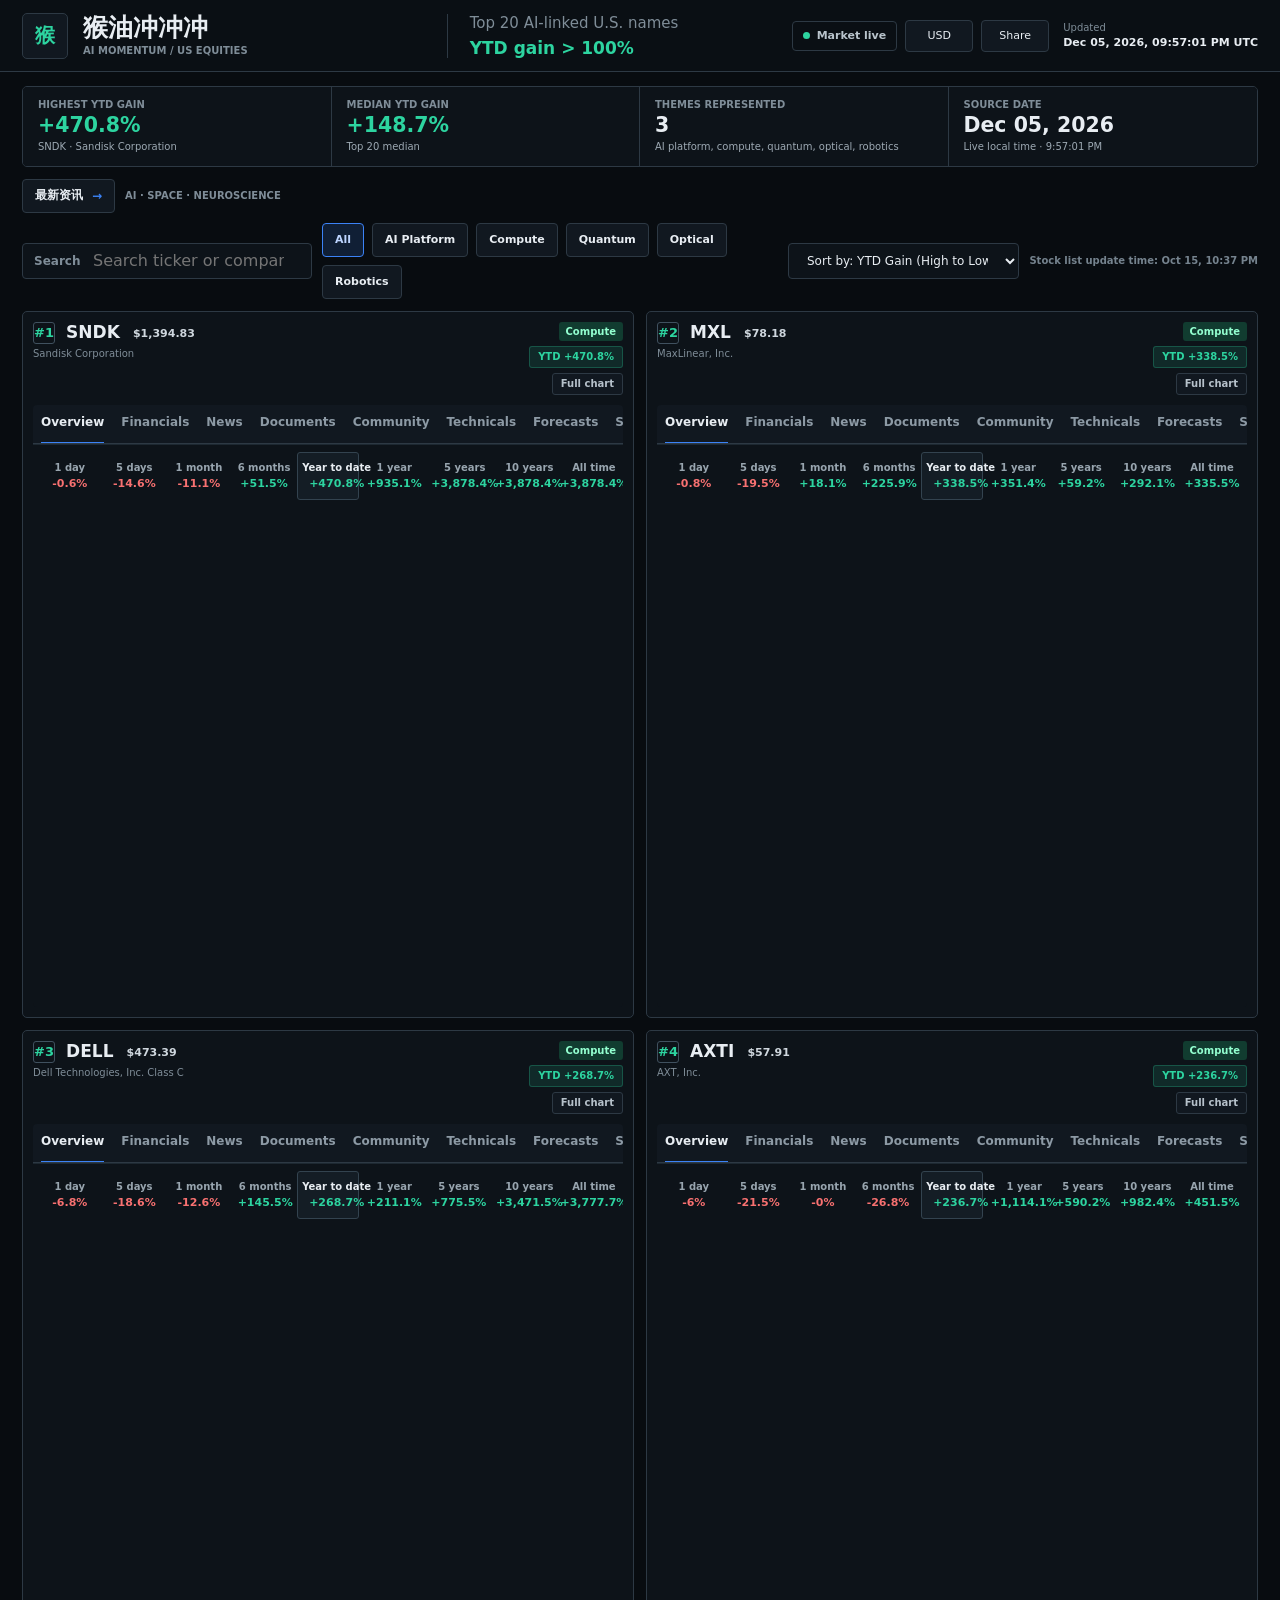
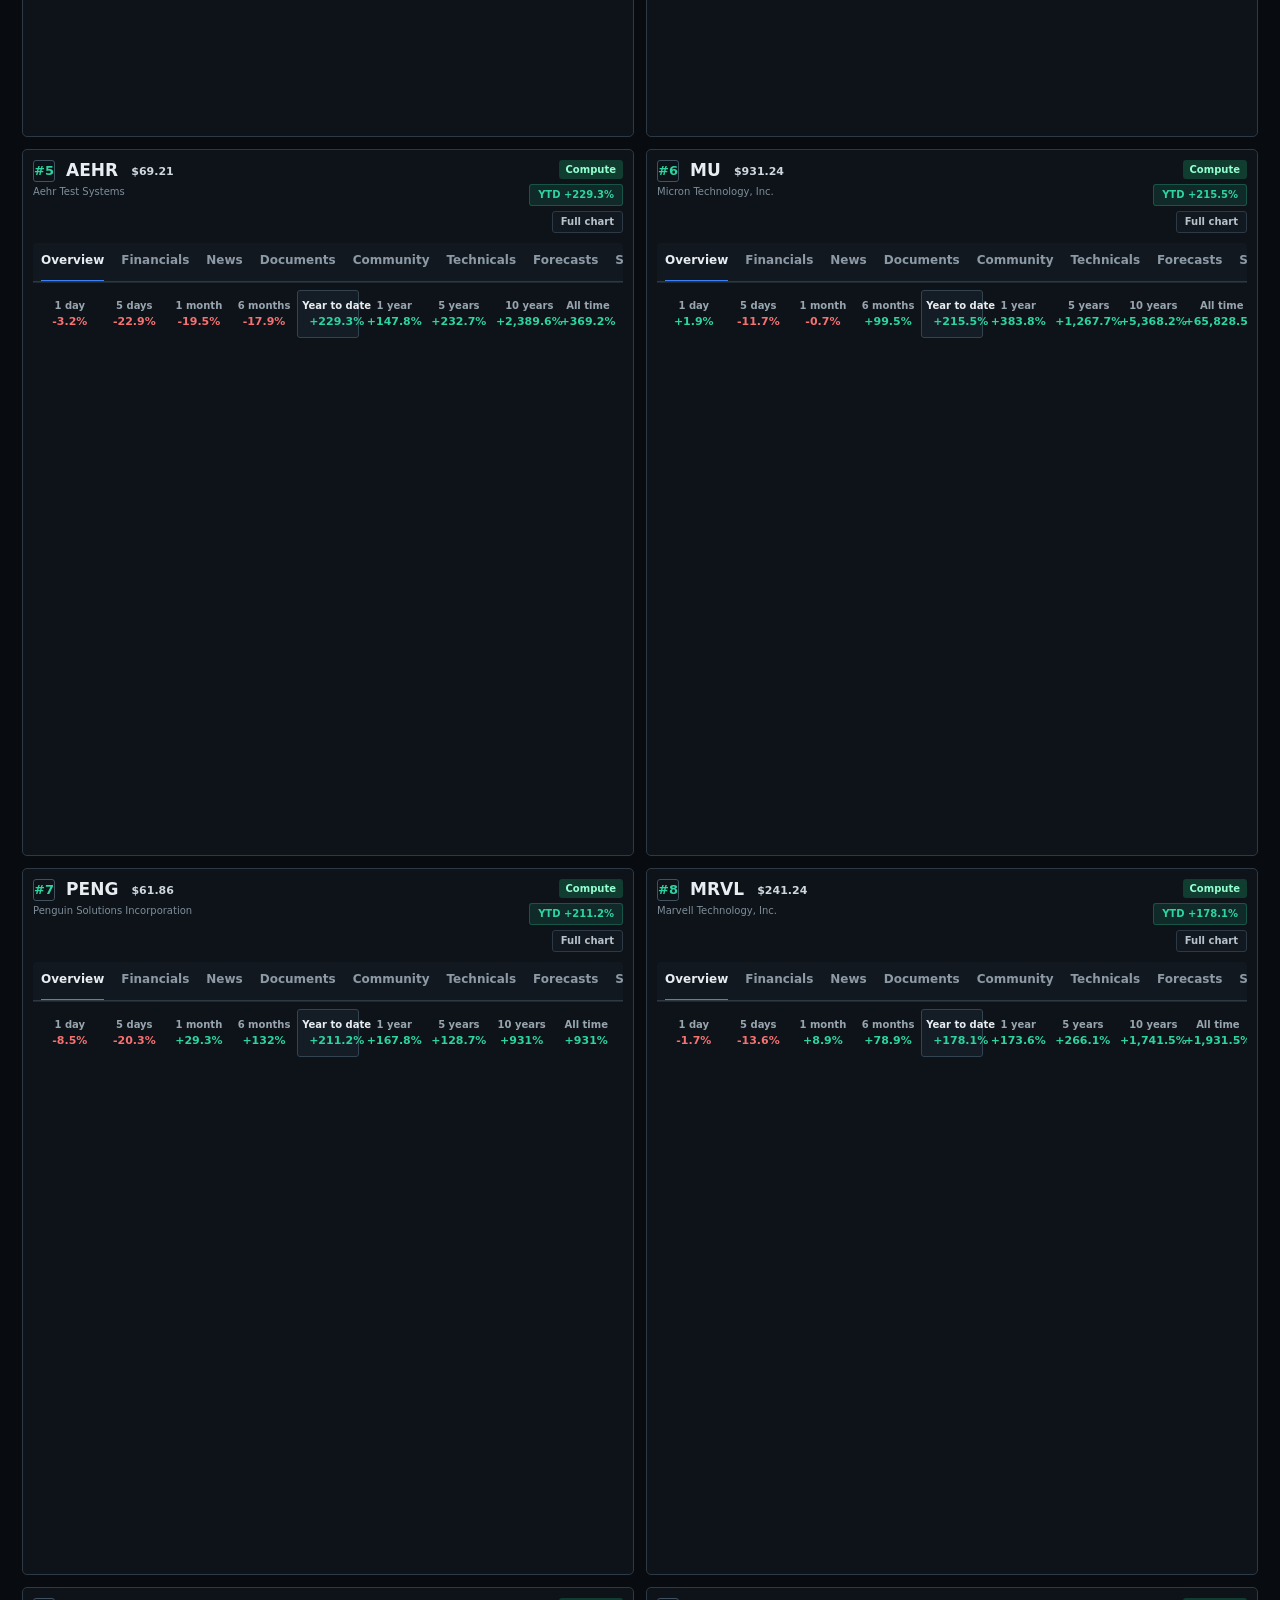
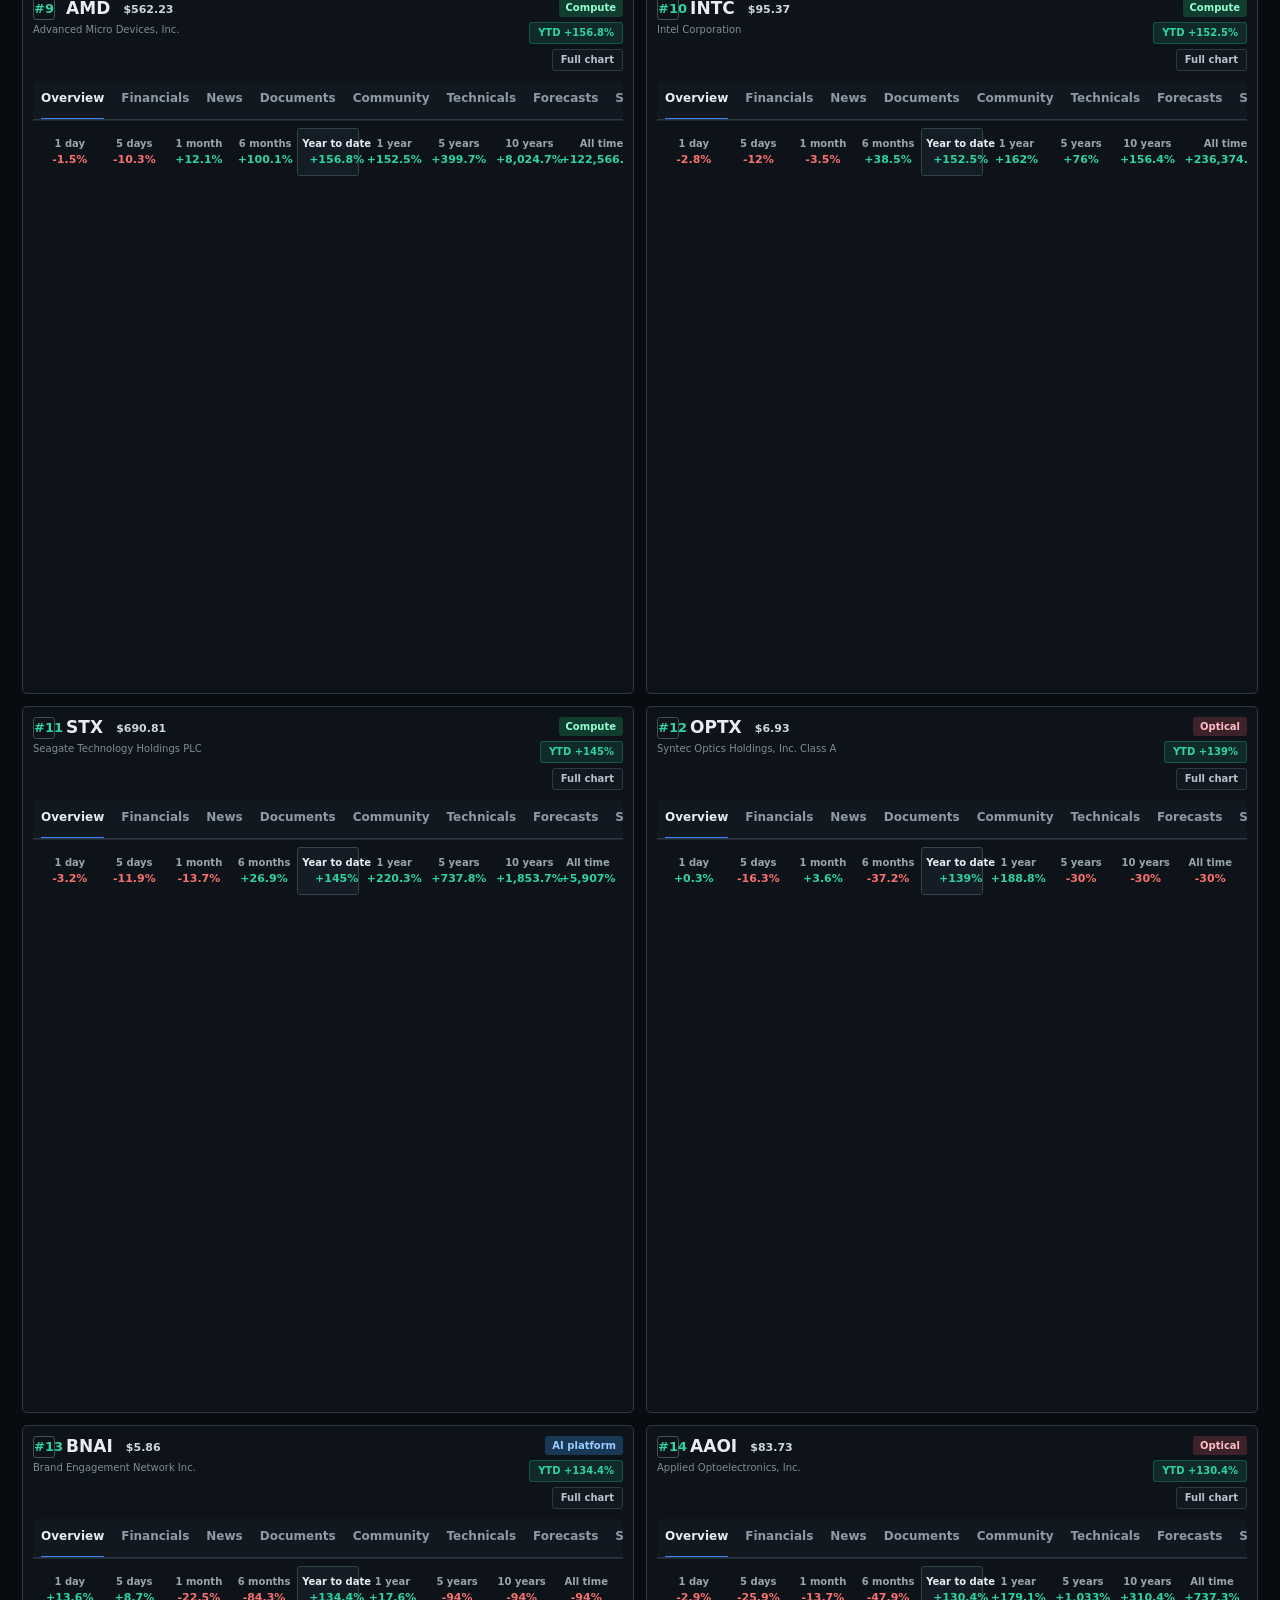
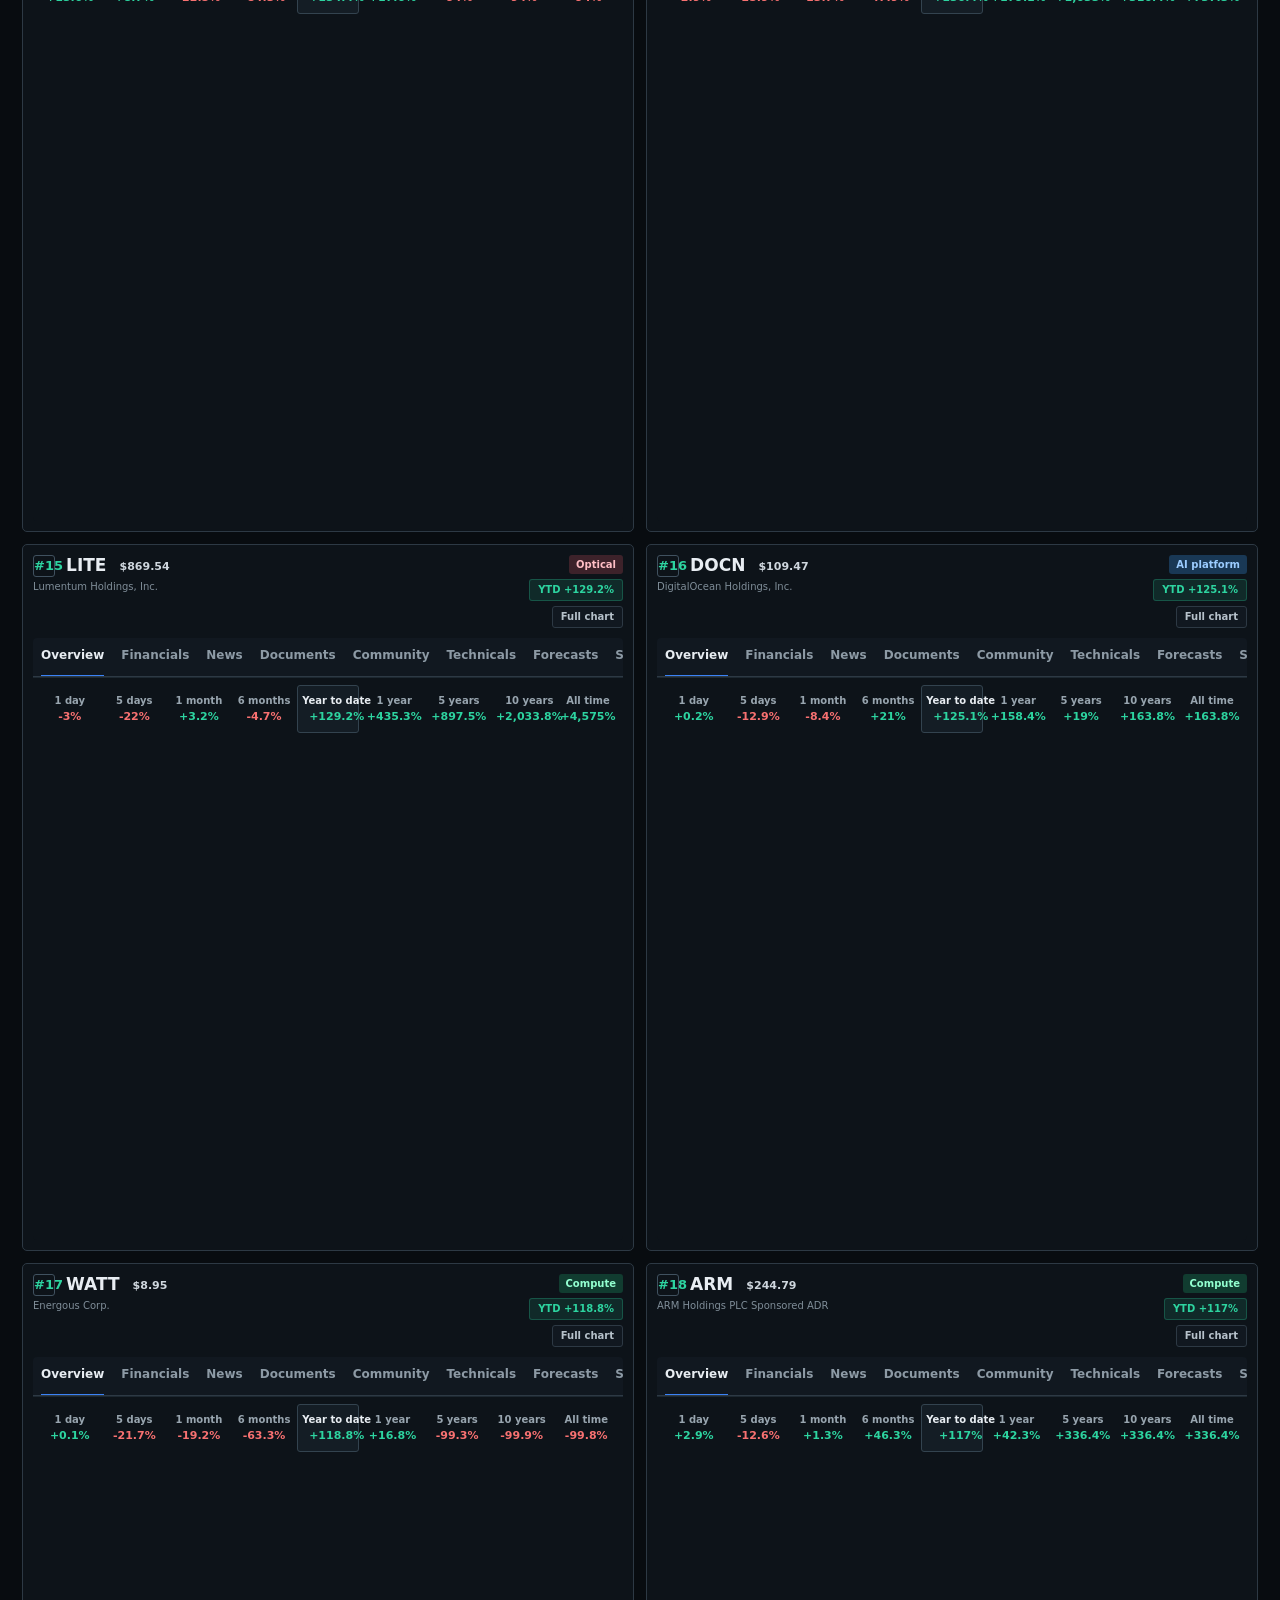
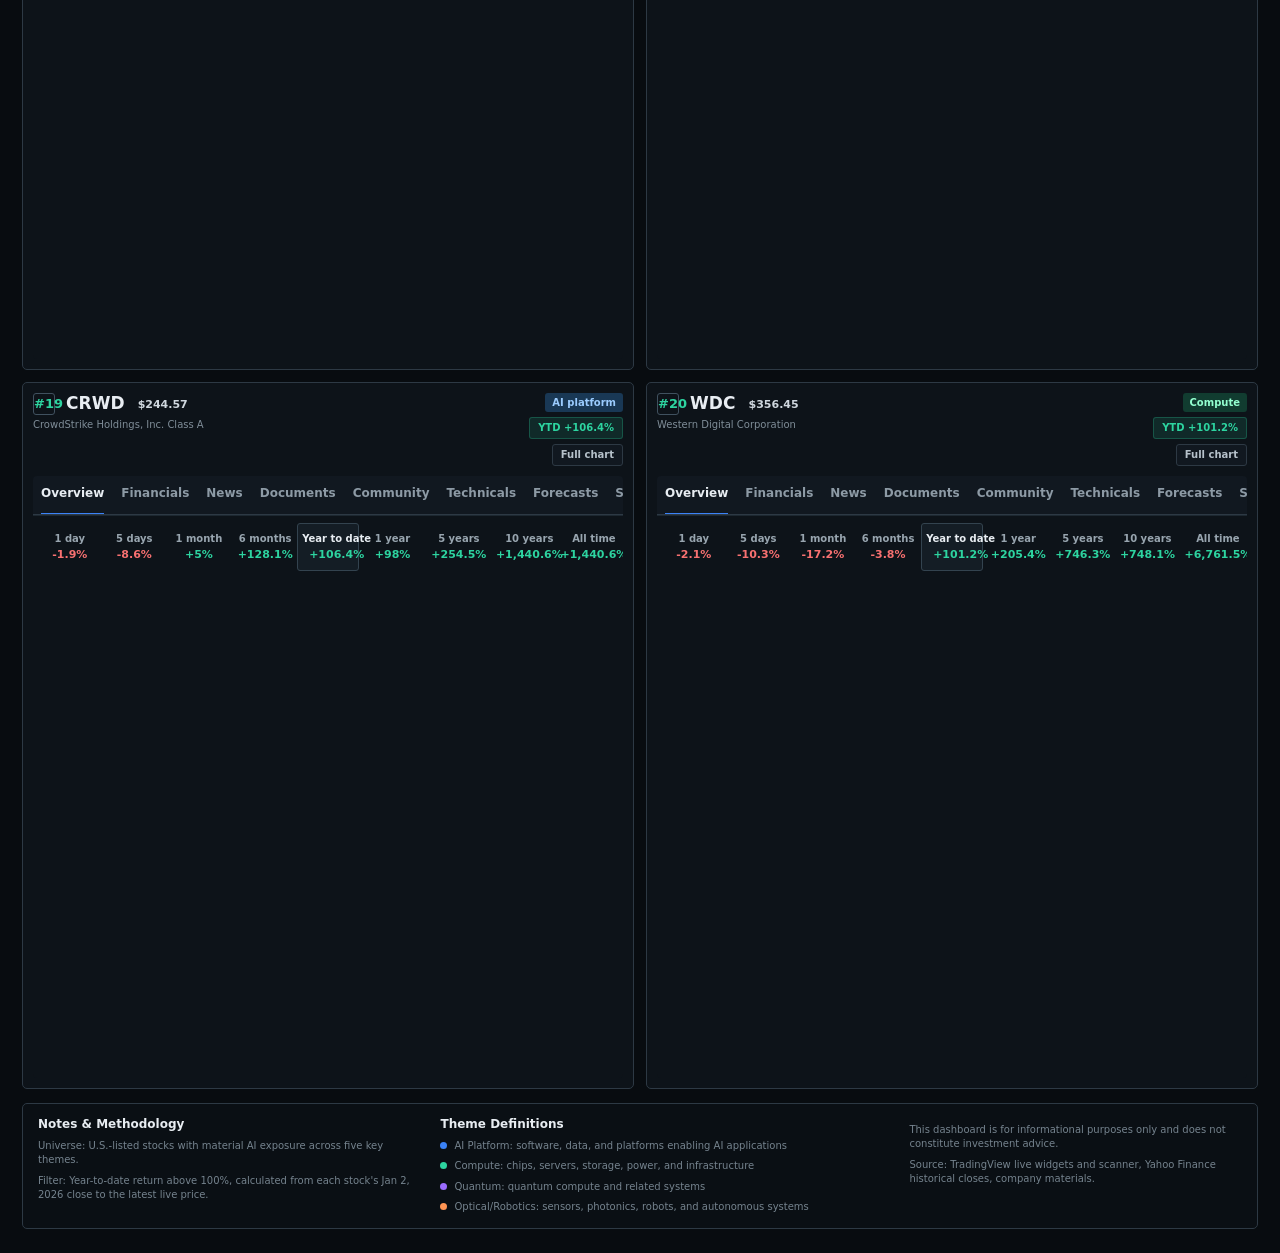
==== commit 139eb8a2: "Refresh scheduled AI stock rankings" ====
--- a/index.html
+++ b/index.html
@@ -118,6 +118,6 @@
       </footer>
     </main>
 
-    <script src="app.js?v=202610142231"></script>
+    <script src="app.js?v=202610152237"></script>
   </body>
 </html>
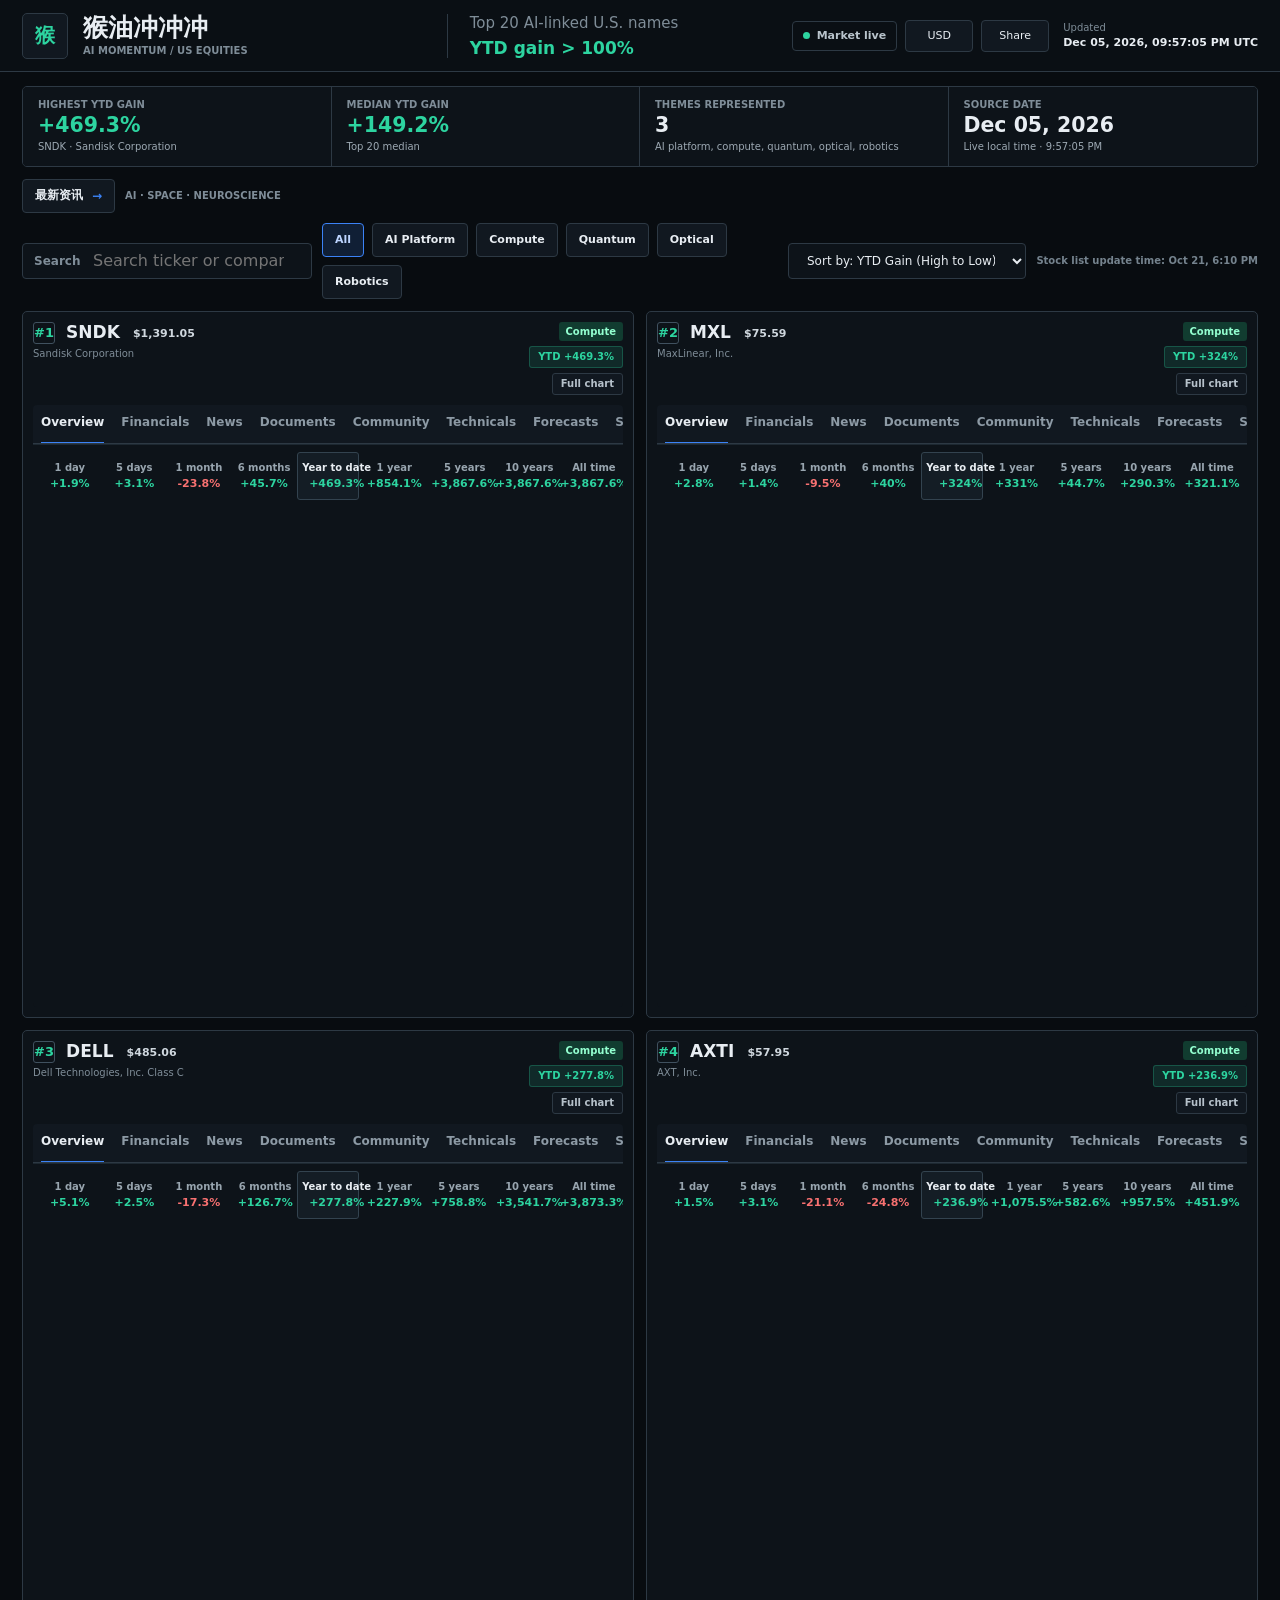
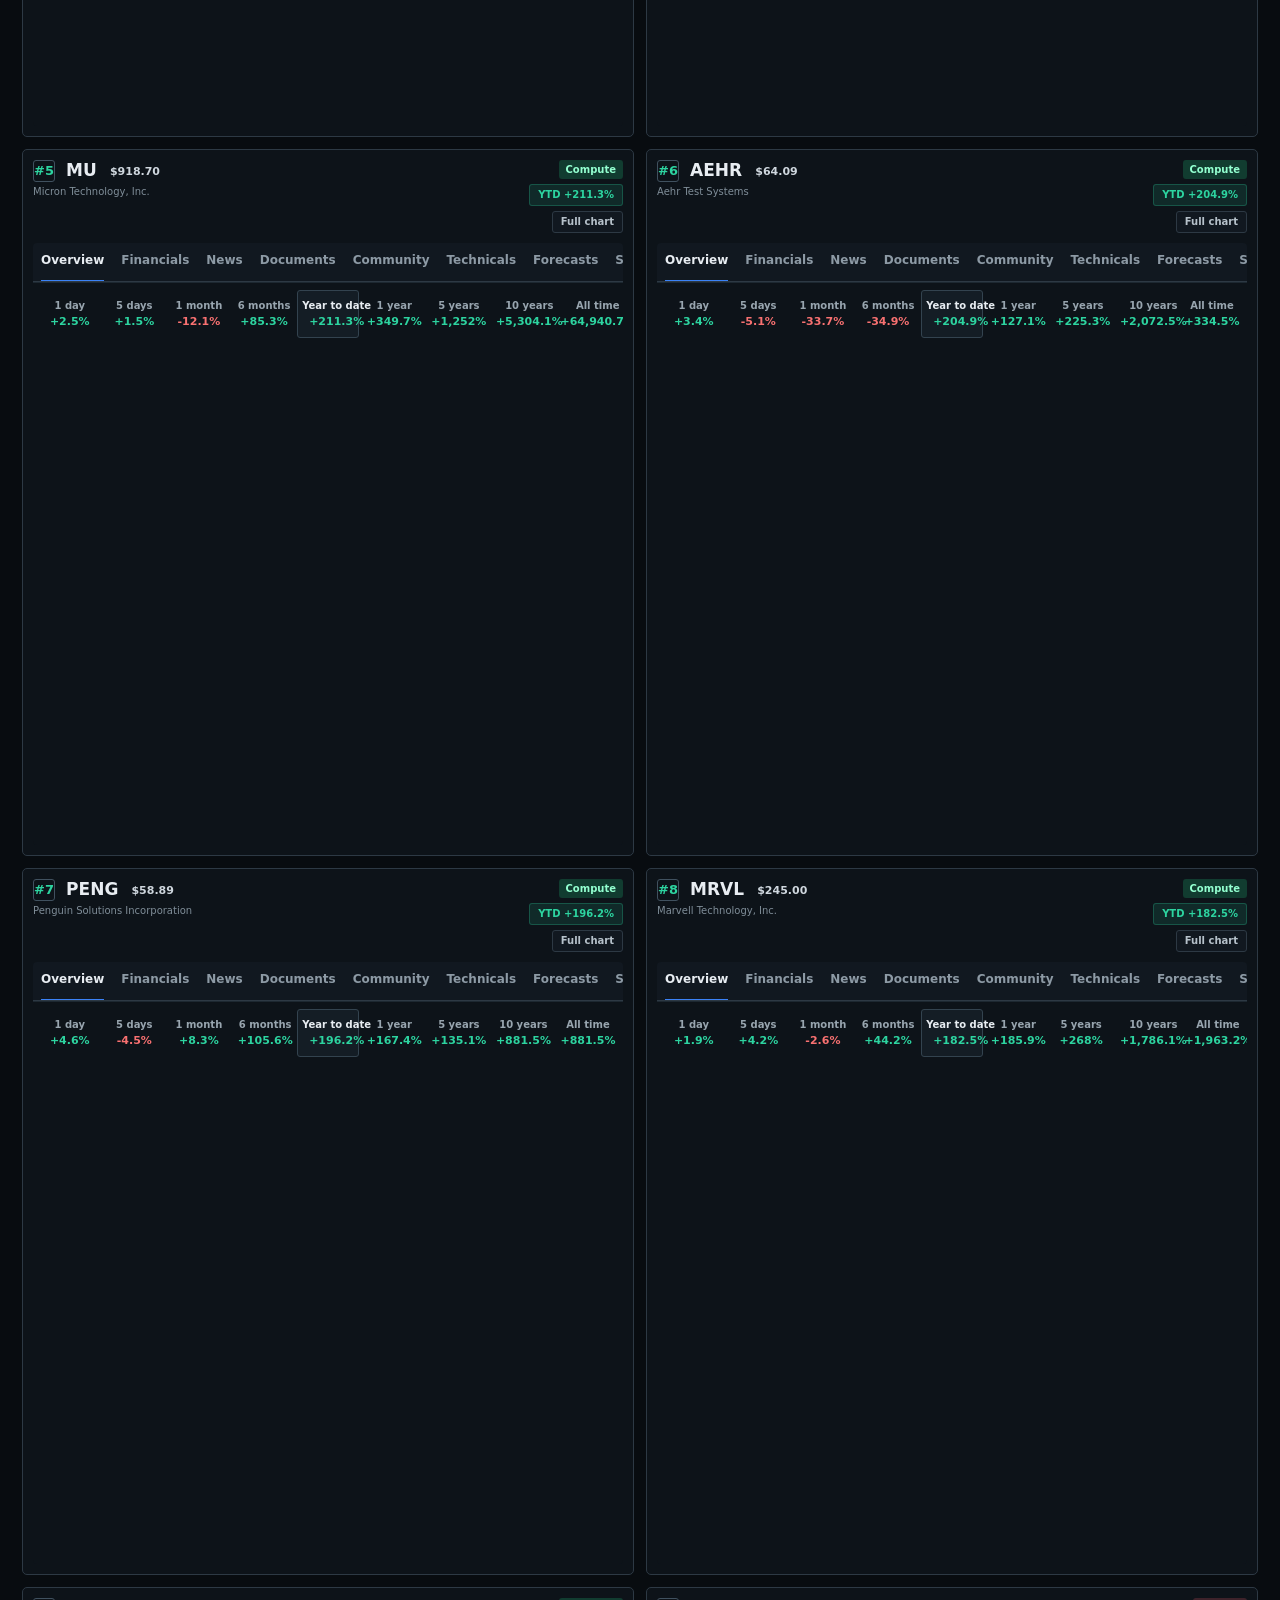
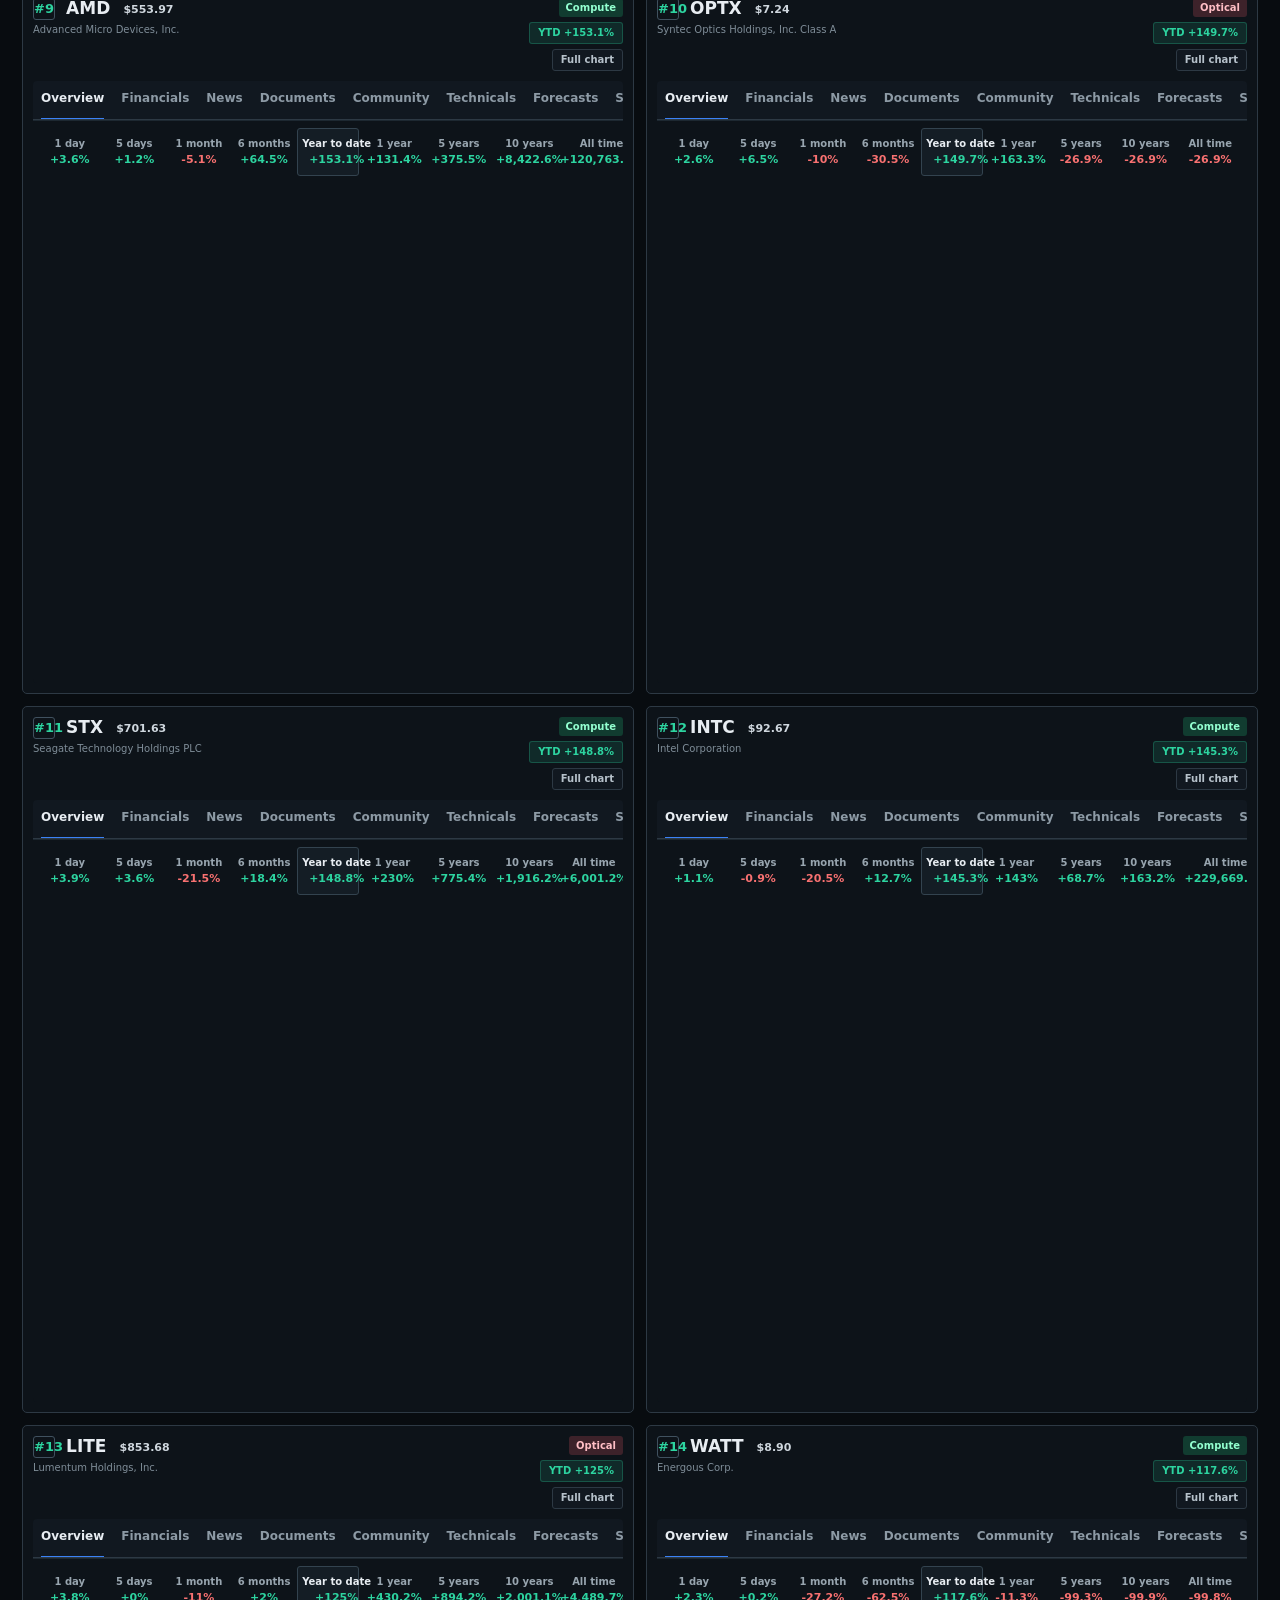
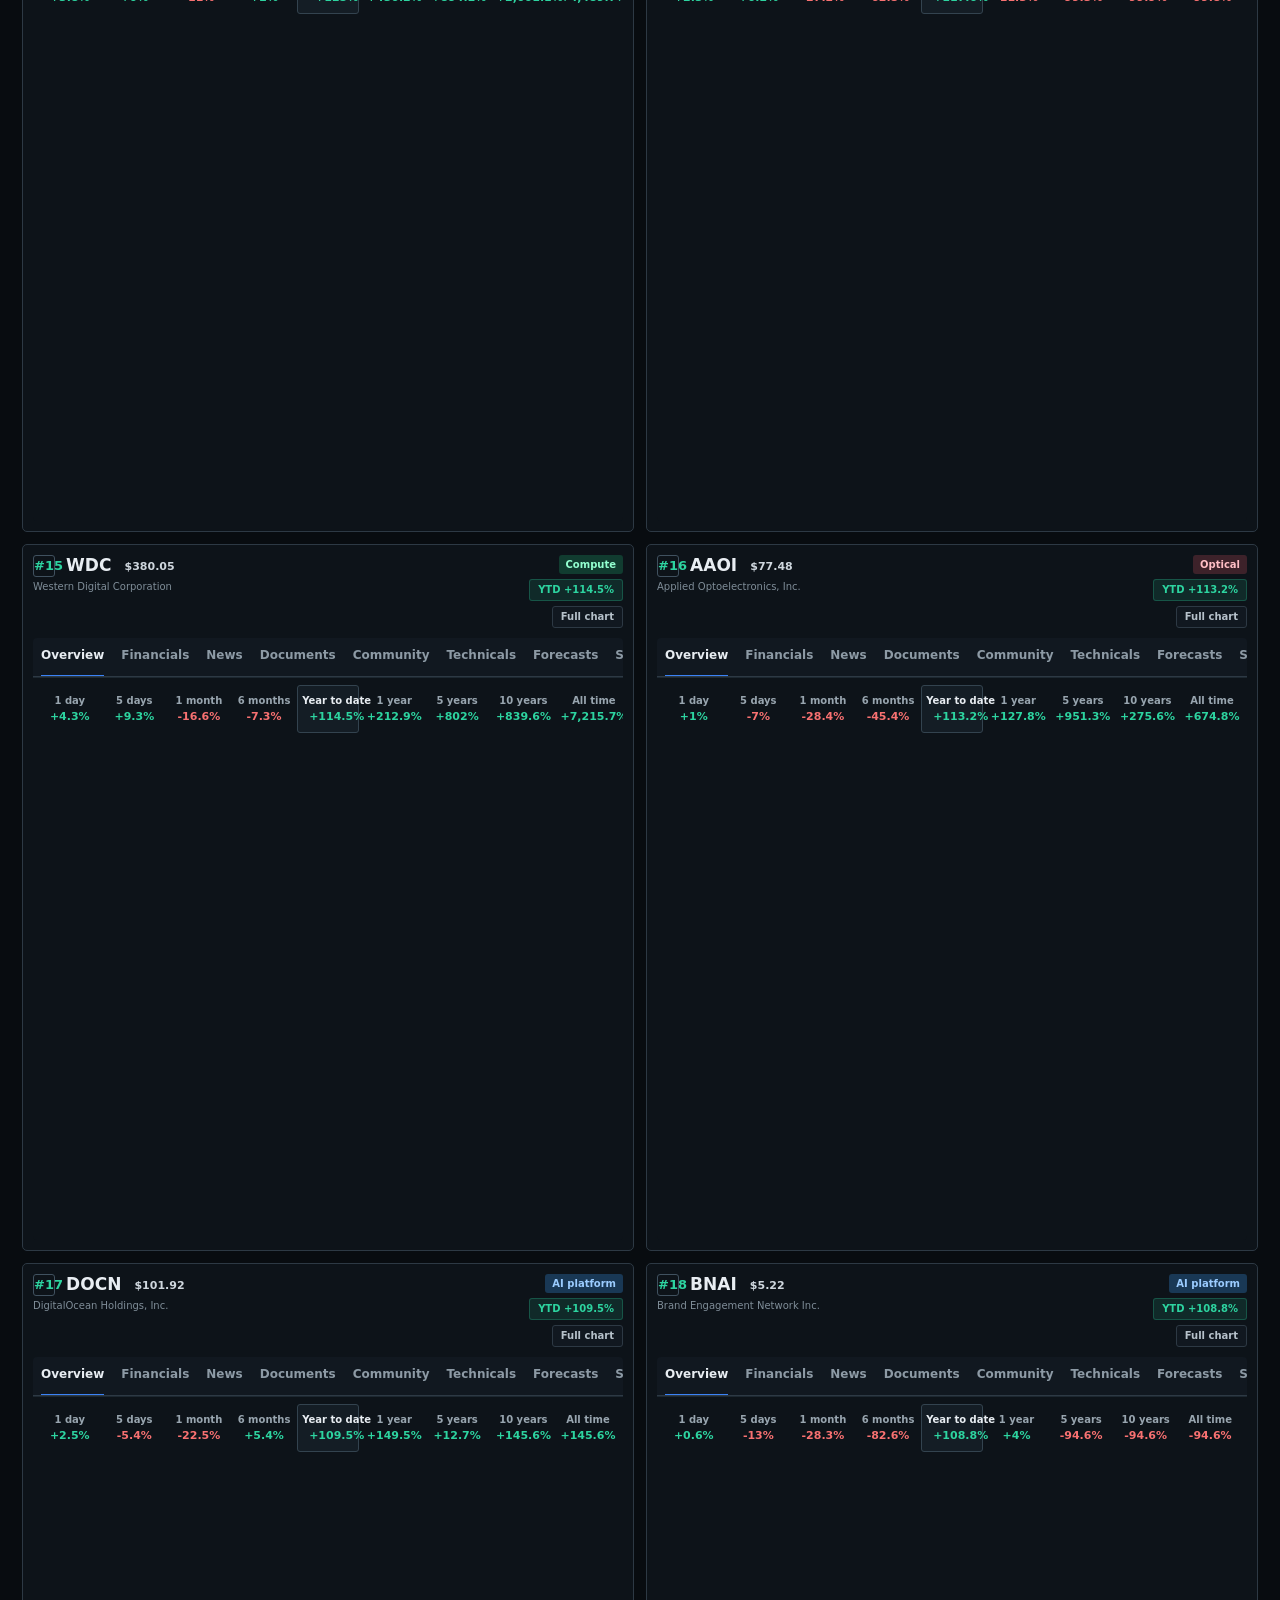
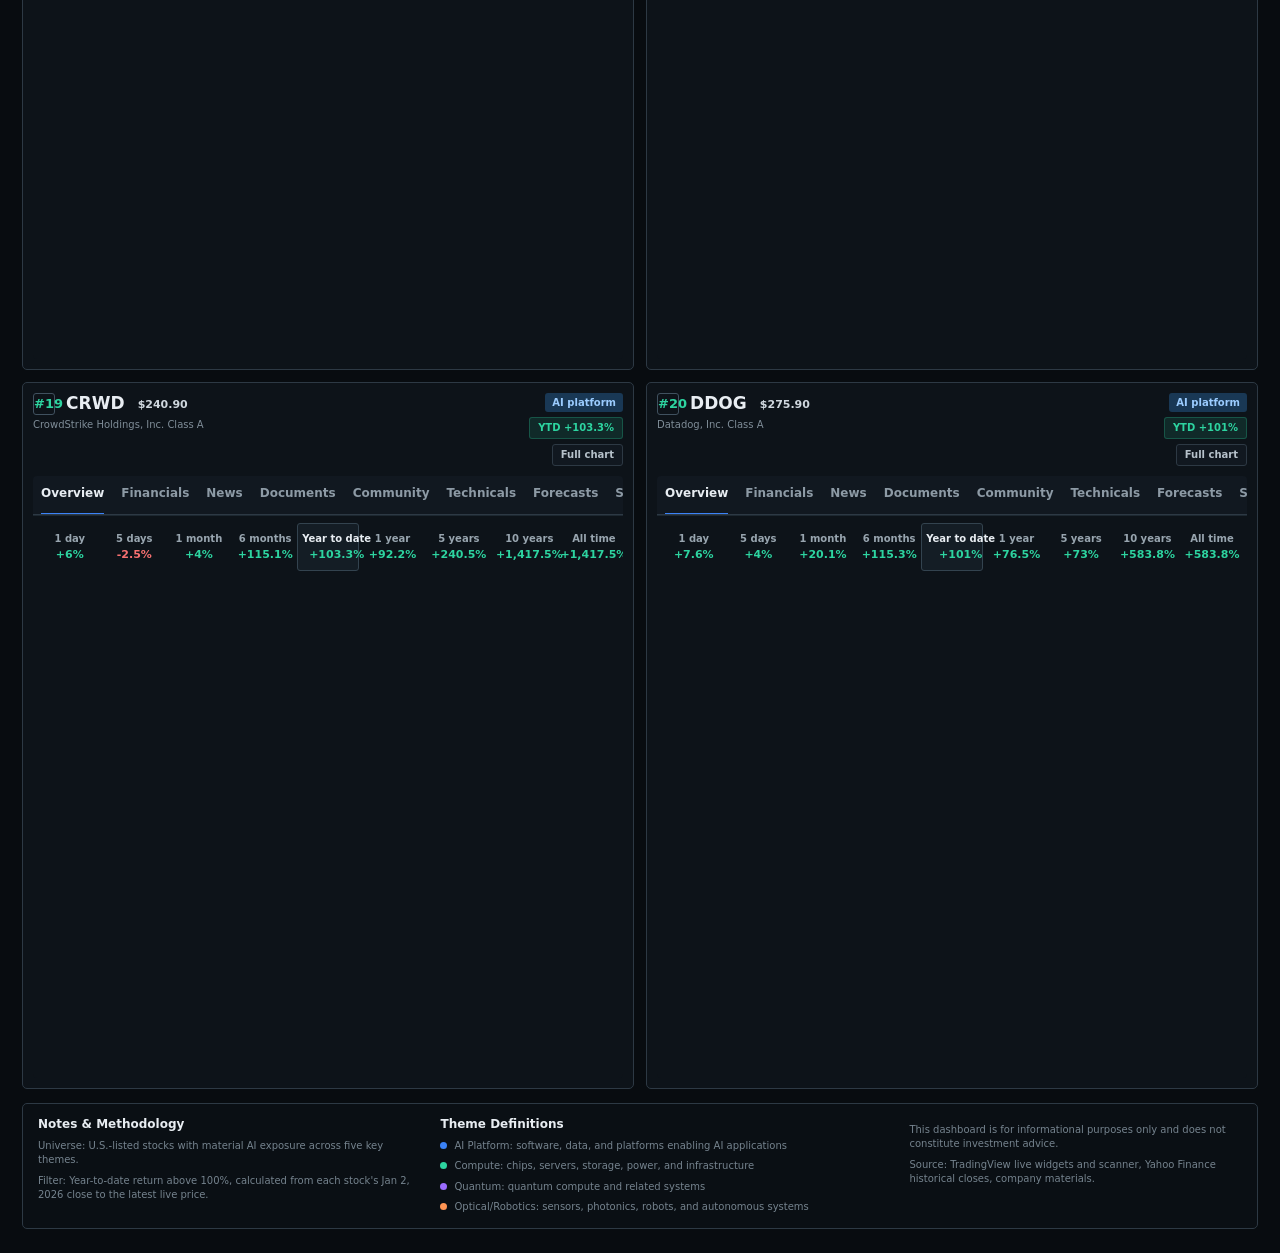
==== commit 4eb3a186: "Refresh scheduled AI stock rankings" ====
--- a/index.html
+++ b/index.html
@@ -118,6 +118,6 @@
       </footer>
     </main>
 
-    <script src="app.js?v=202610152237"></script>
+    <script src="app.js?v=202610211810"></script>
   </body>
 </html>
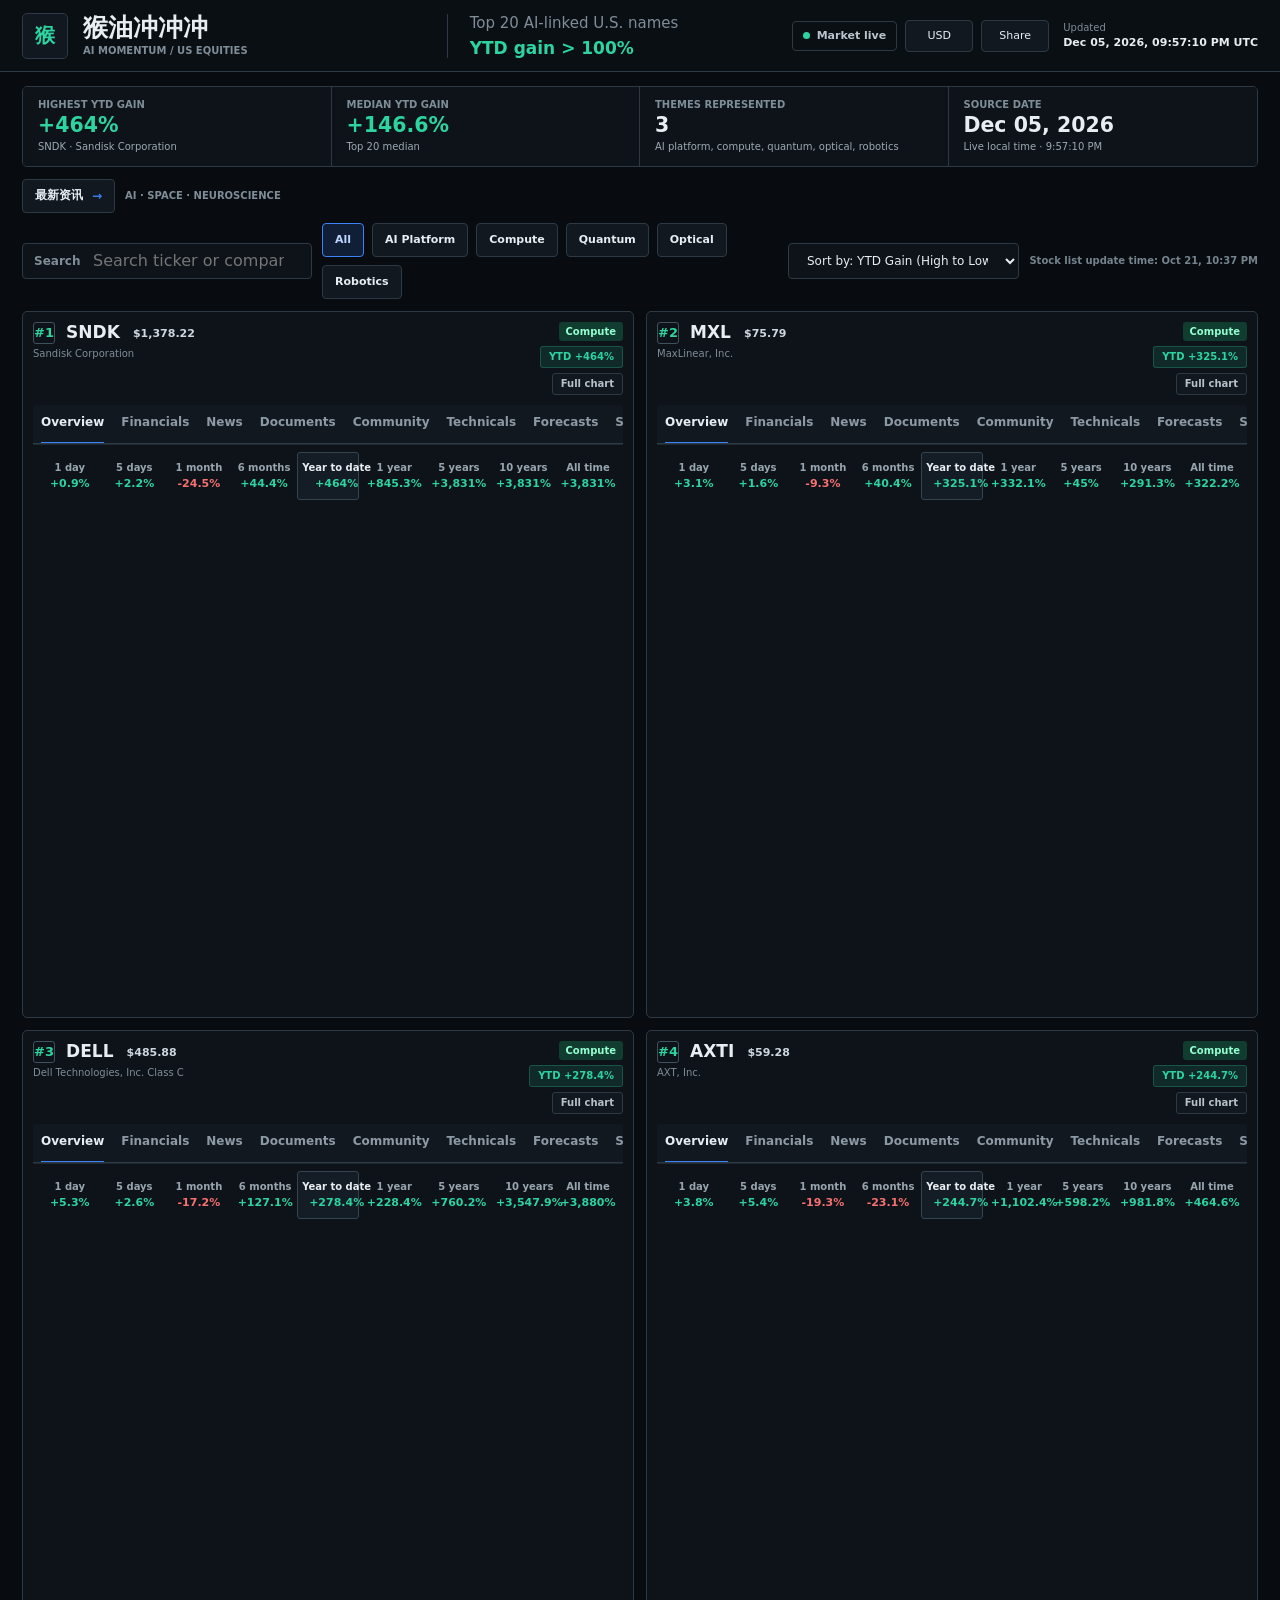
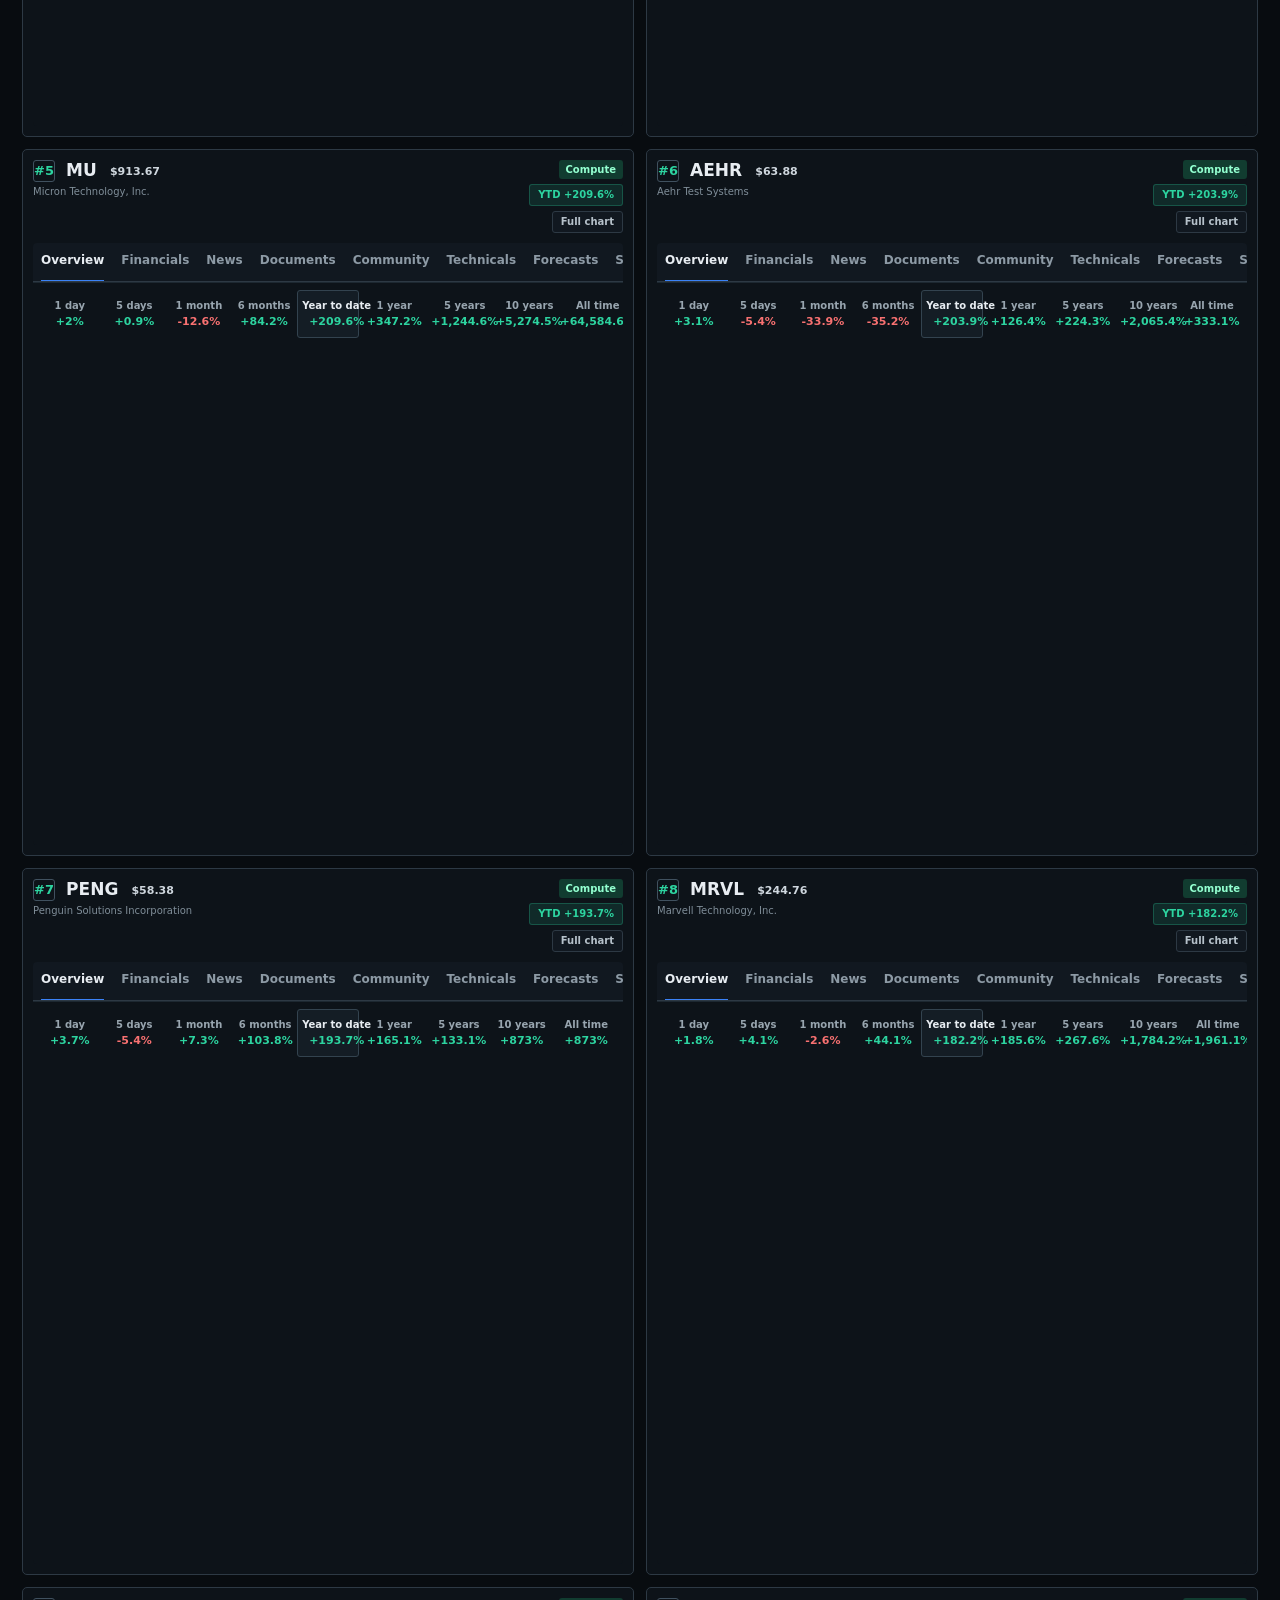
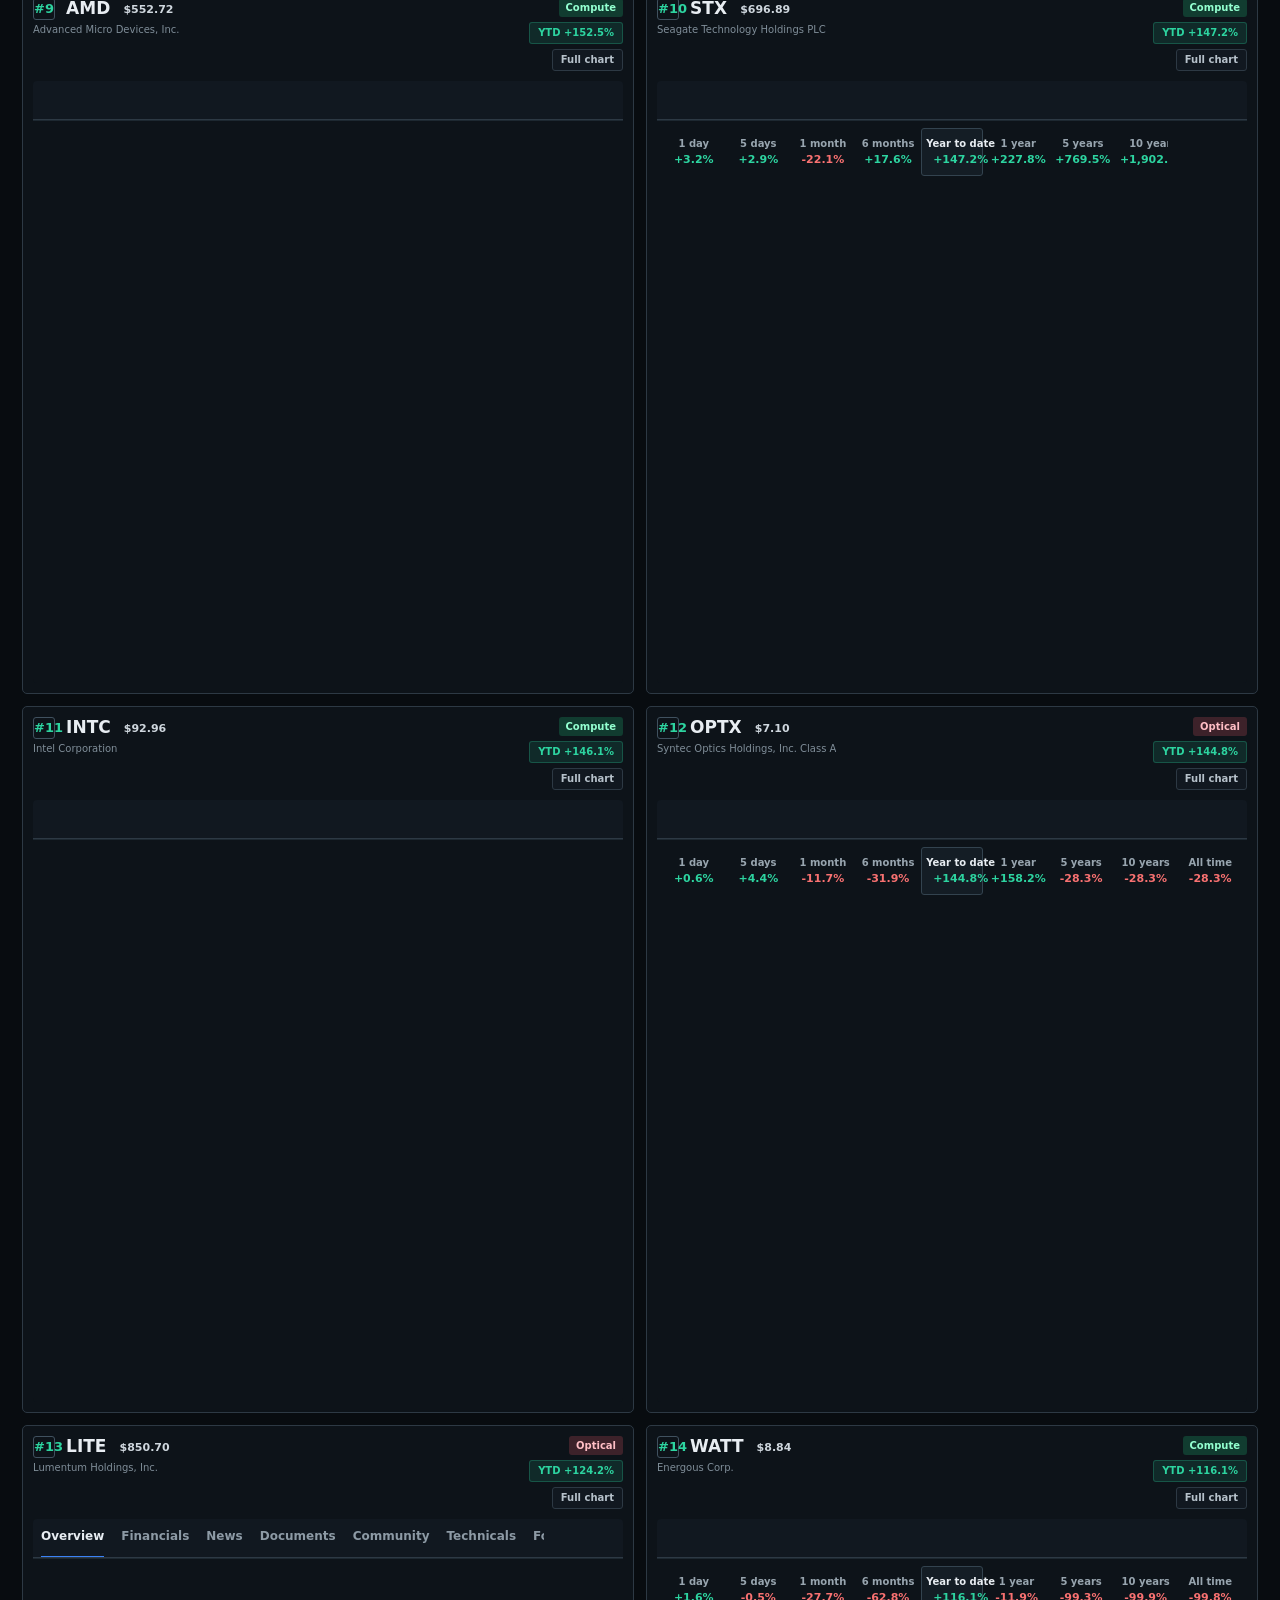
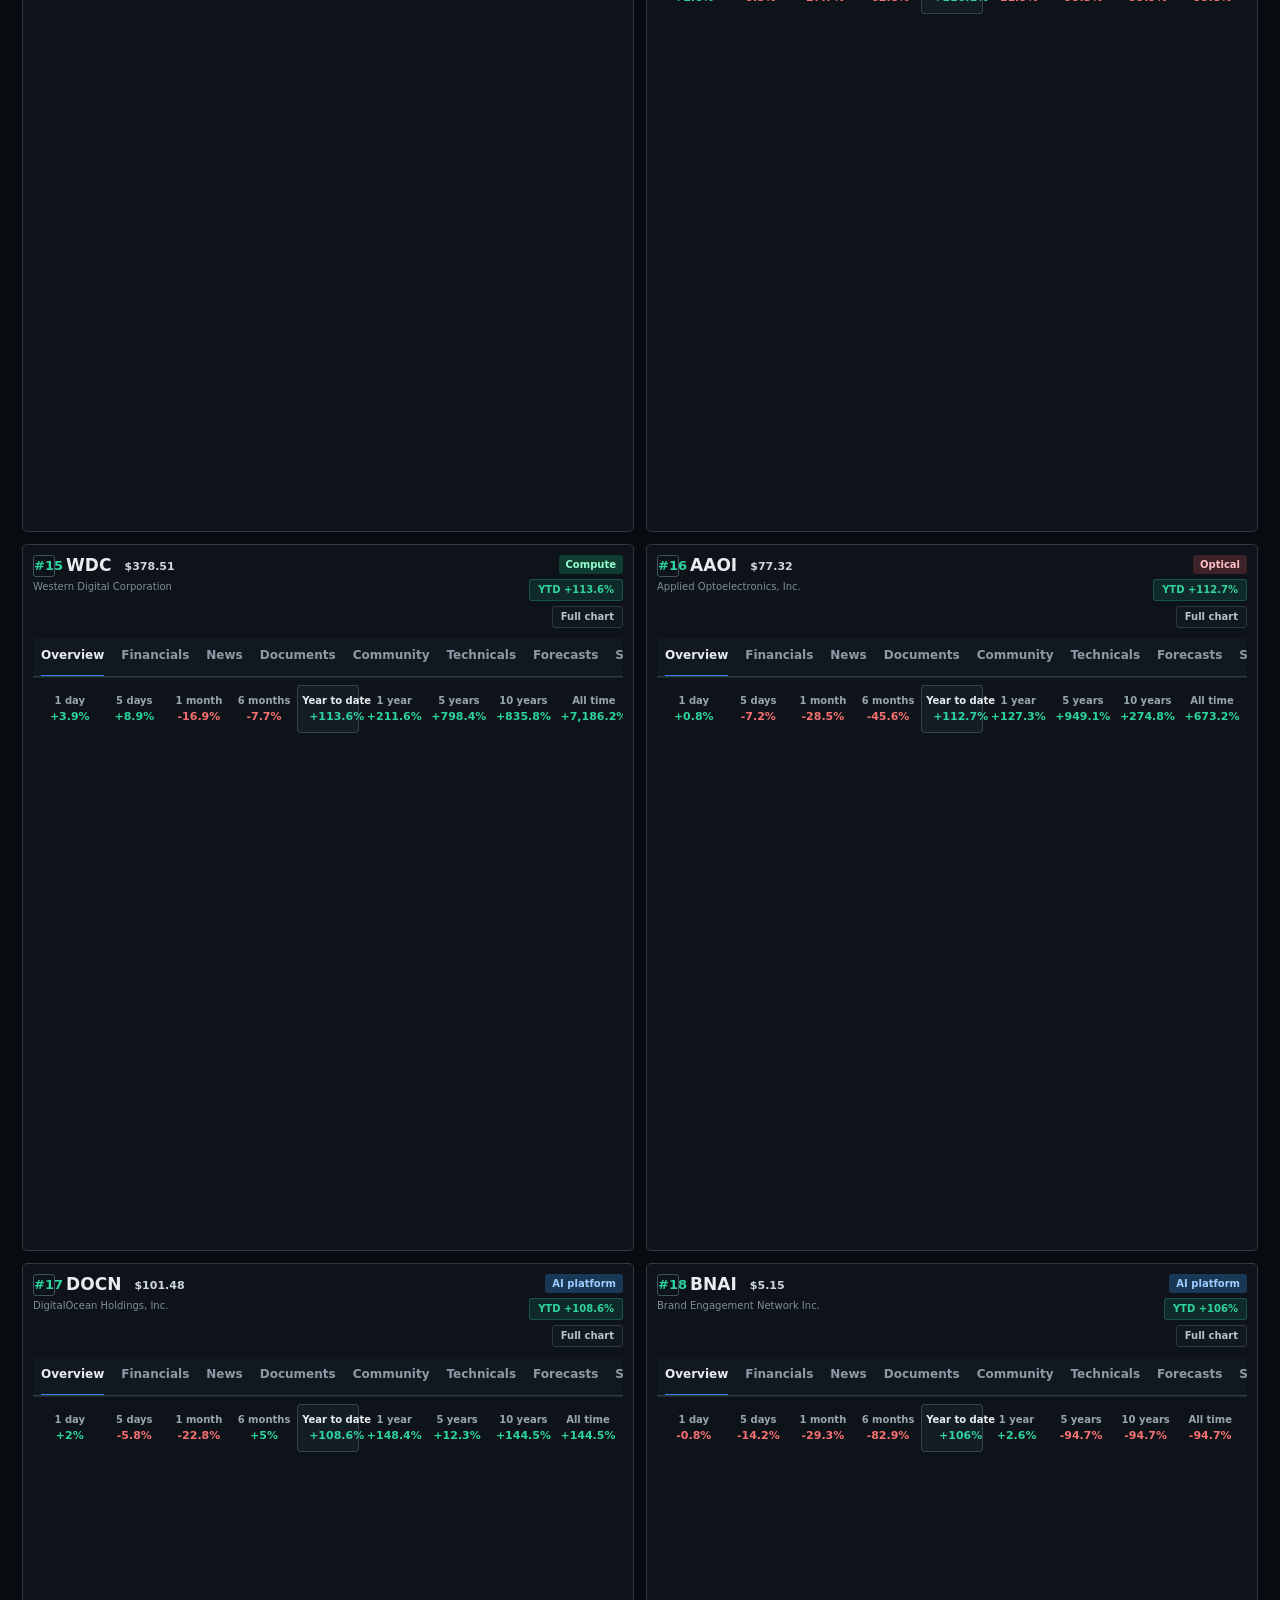
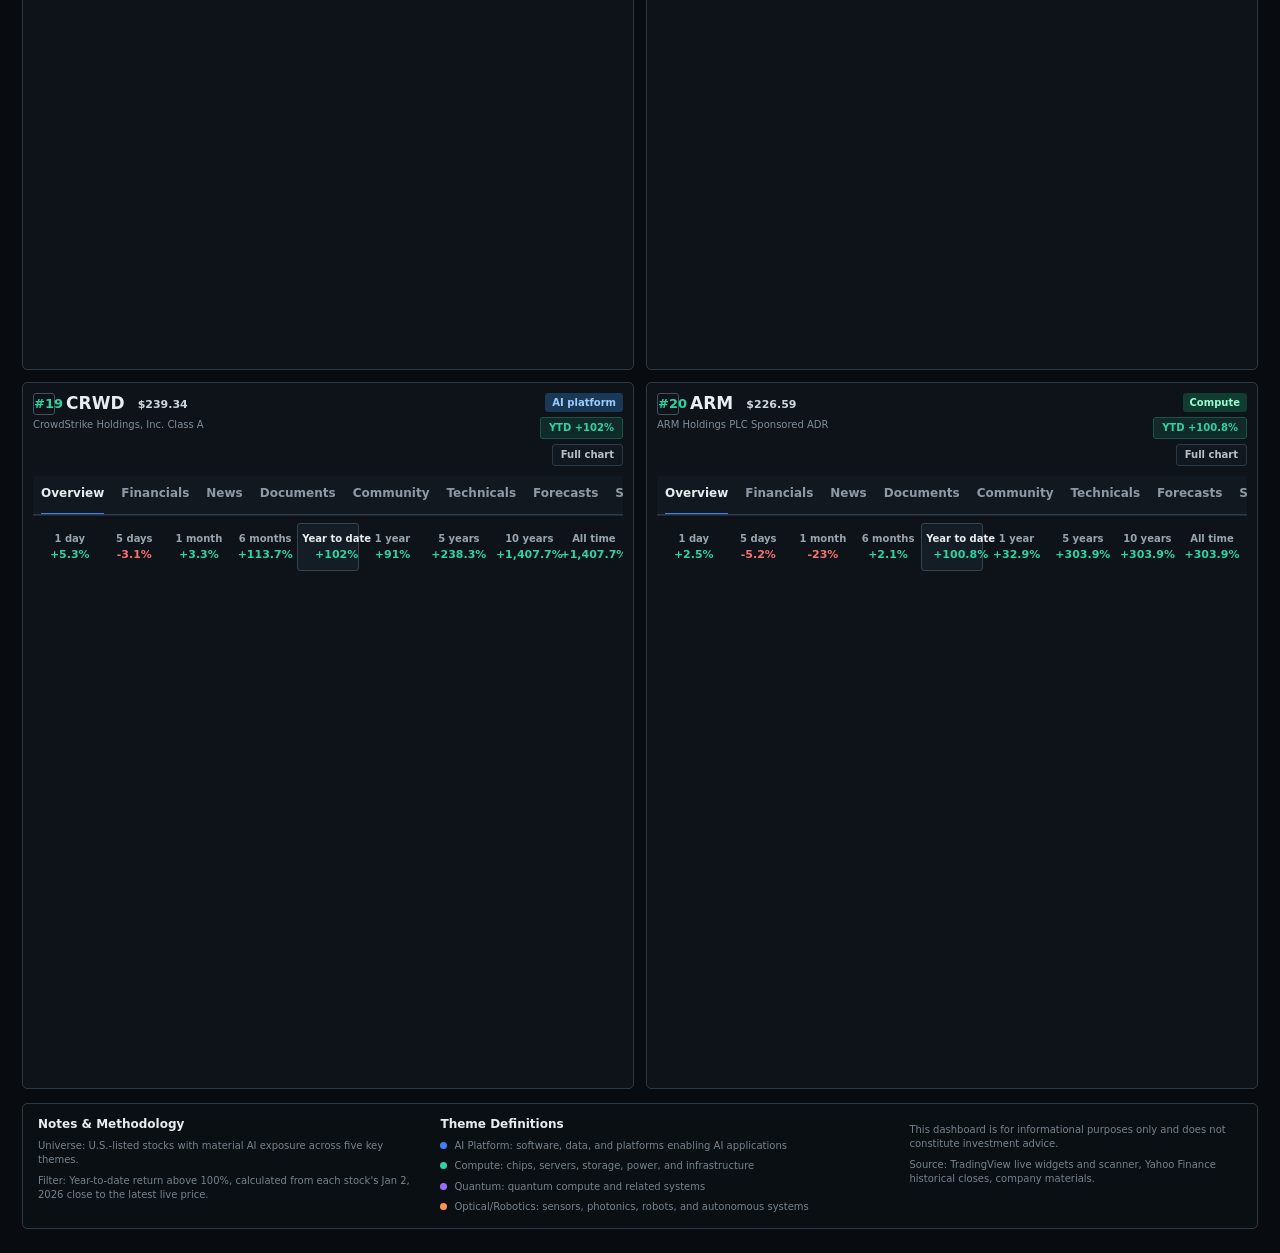
==== commit 8bf8657d: "Refresh scheduled AI stock rankings" ====
--- a/index.html
+++ b/index.html
@@ -118,6 +118,6 @@
       </footer>
     </main>
 
-    <script src="app.js?v=202610211810"></script>
+    <script src="app.js?v=202610212237"></script>
   </body>
 </html>
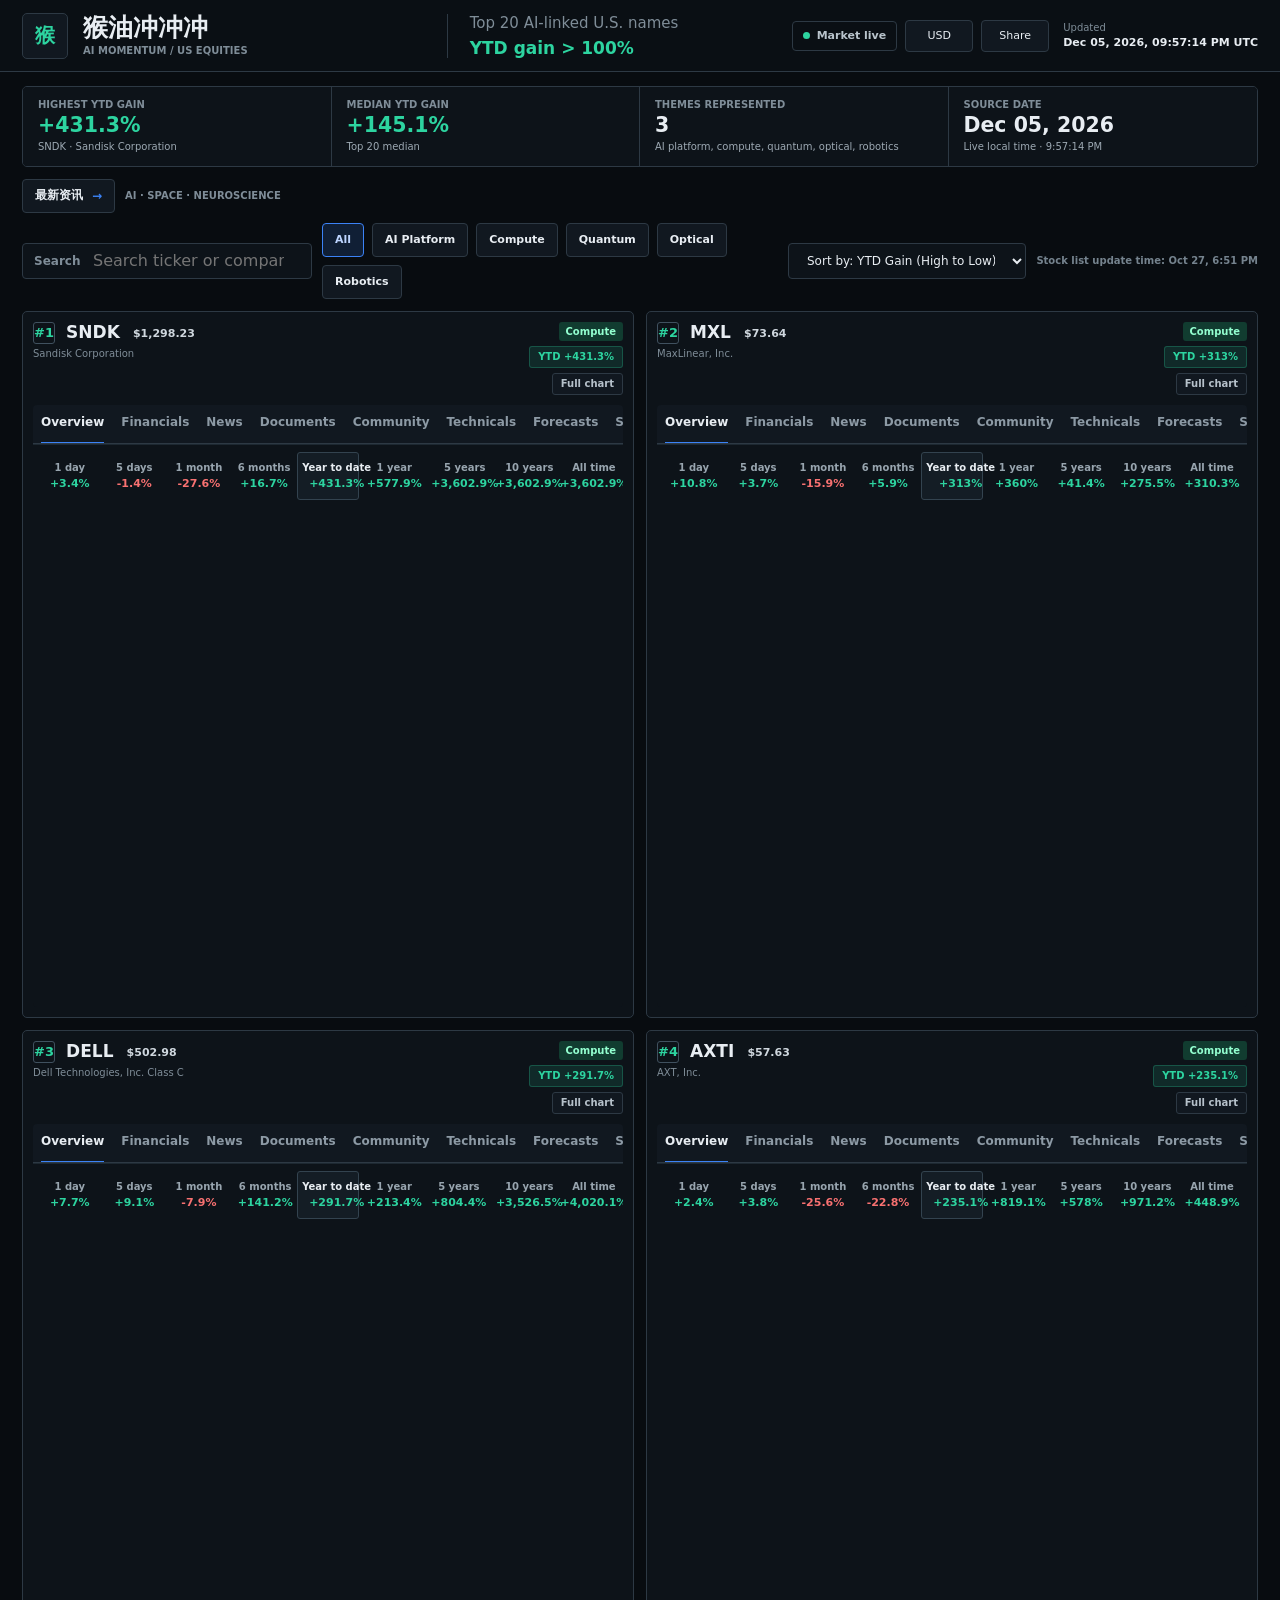
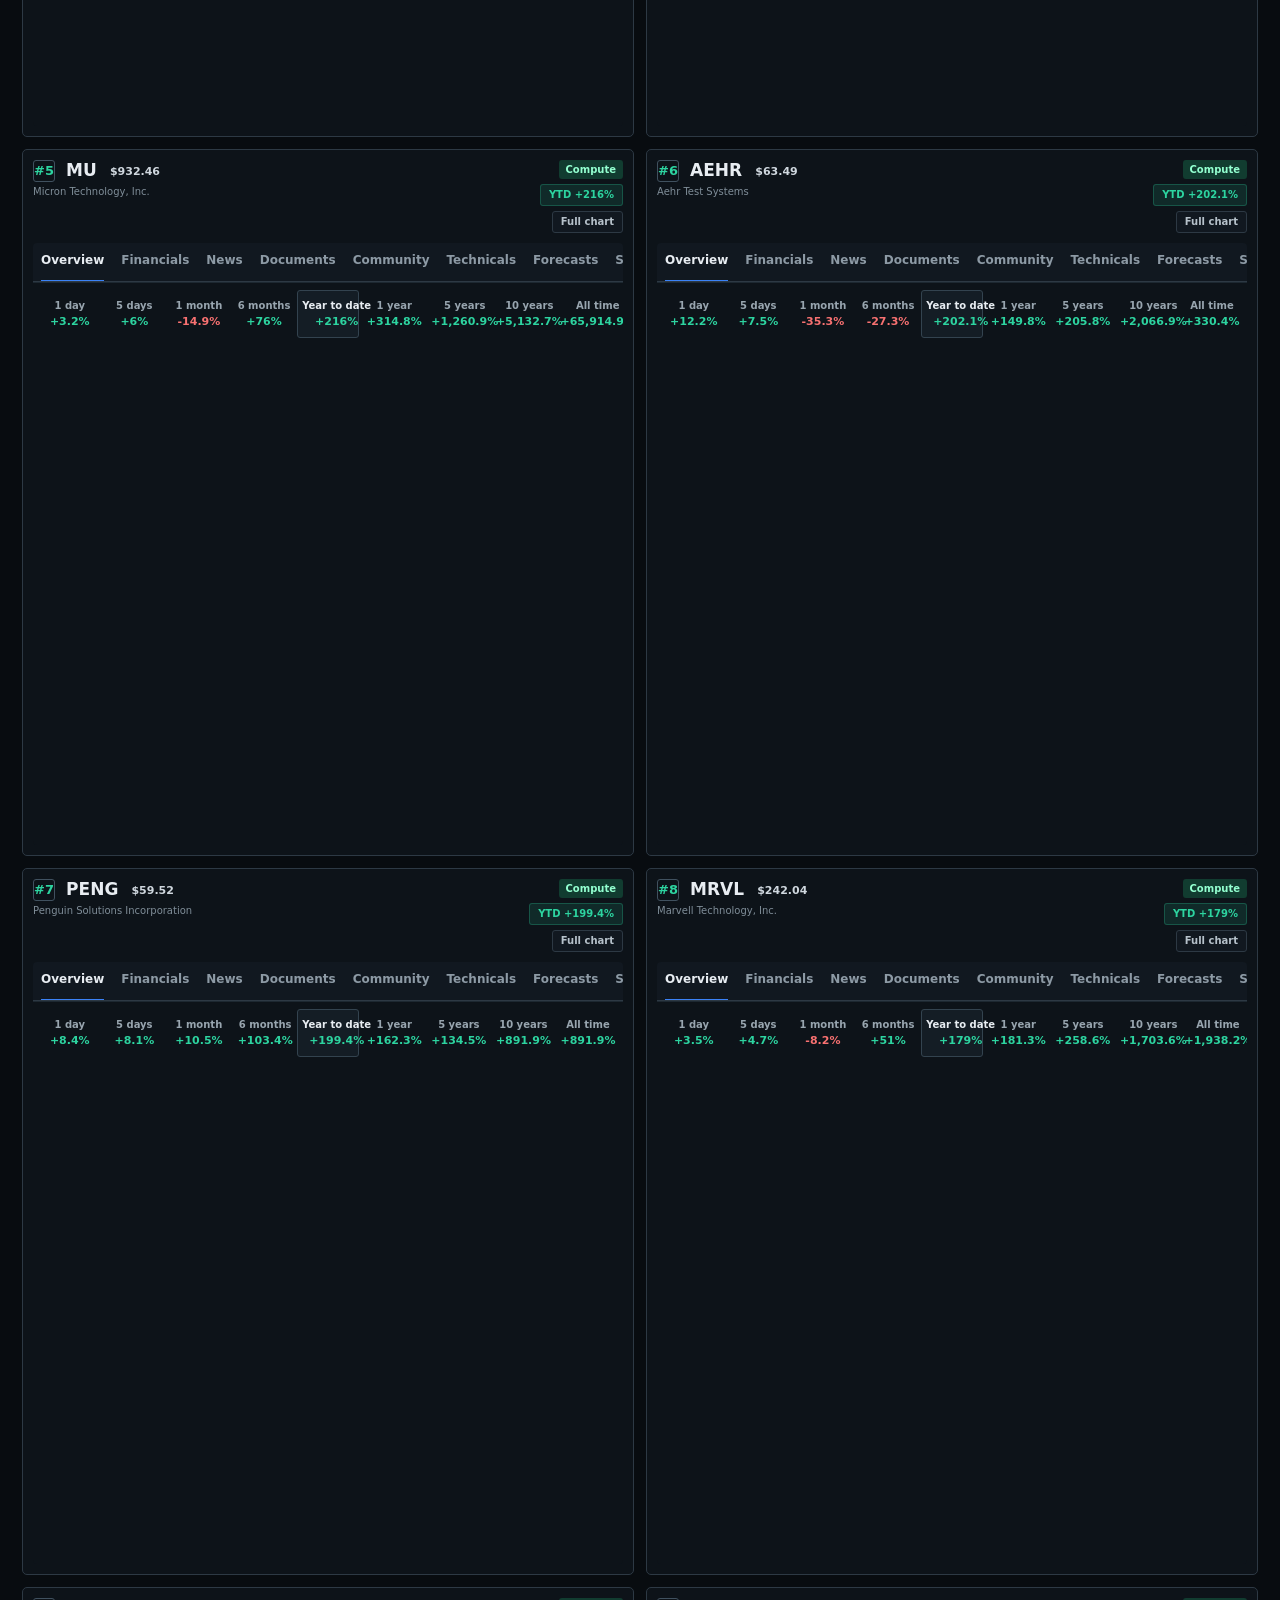
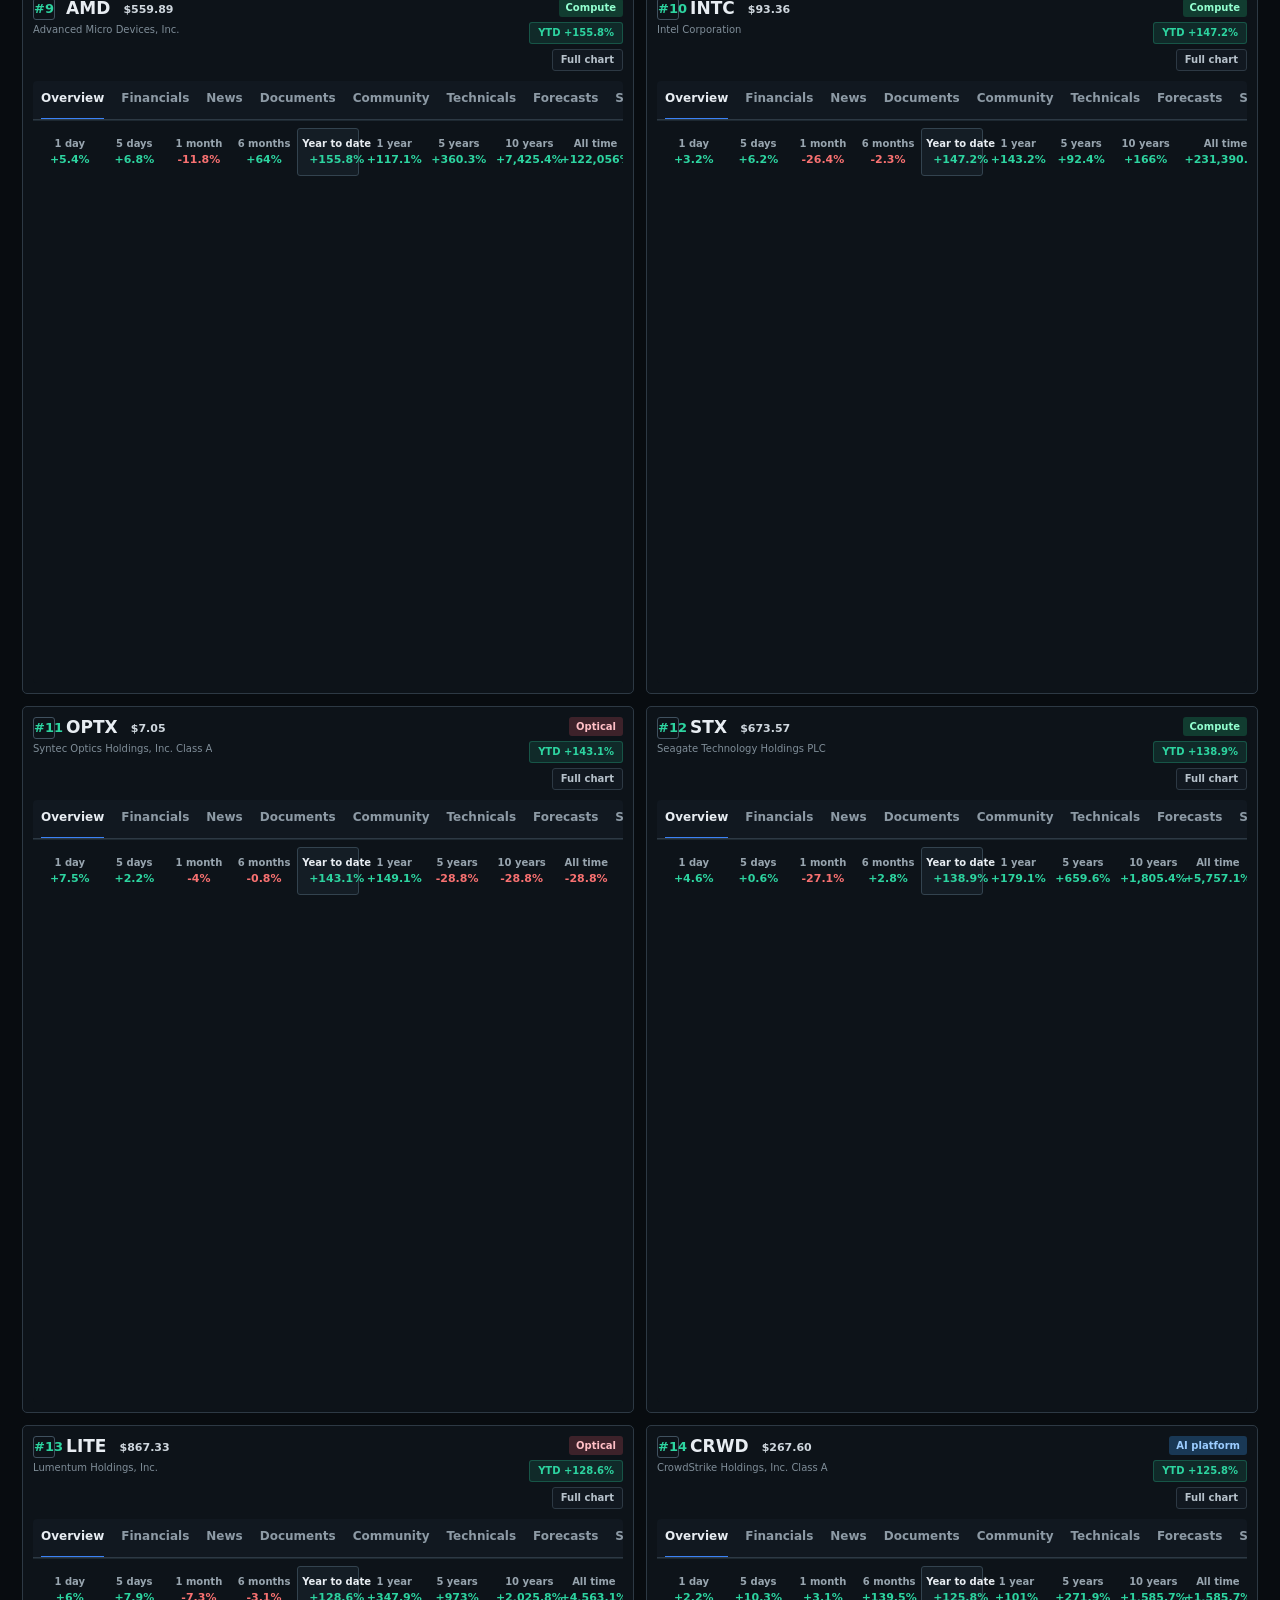
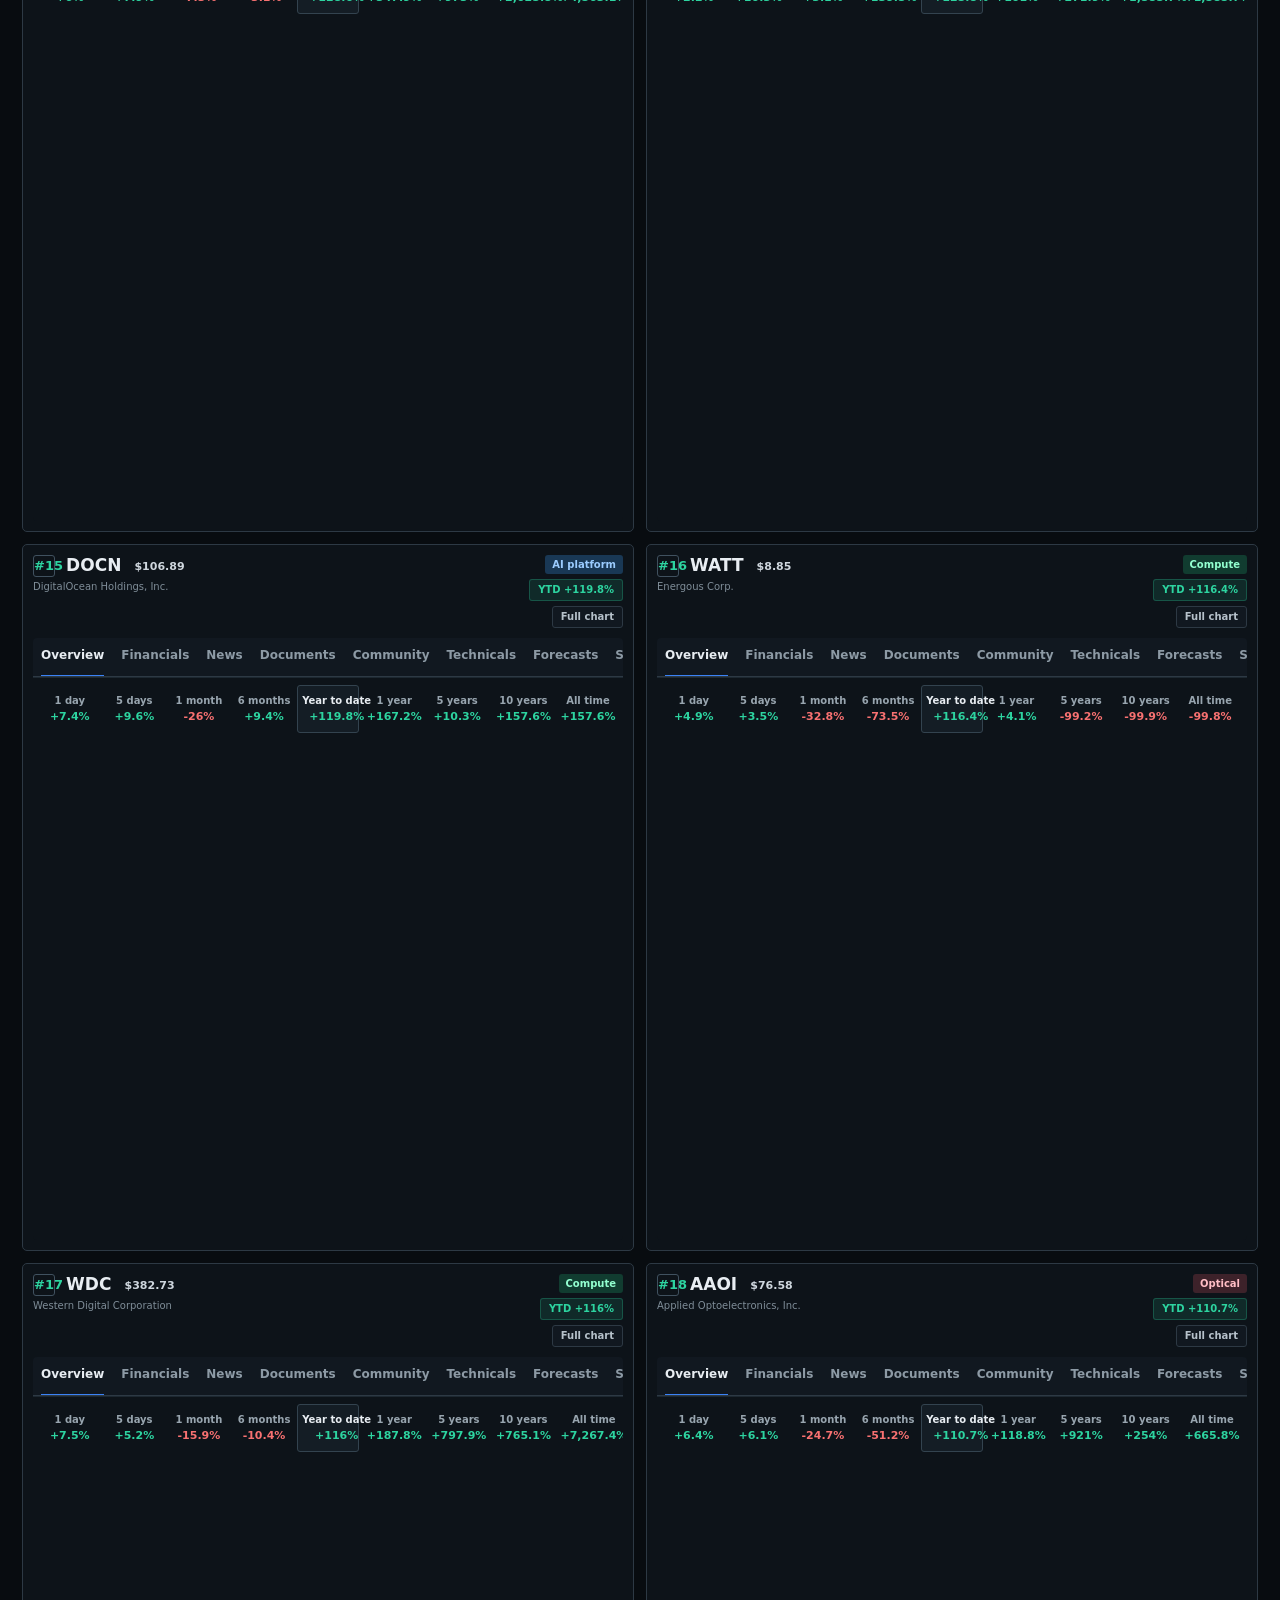
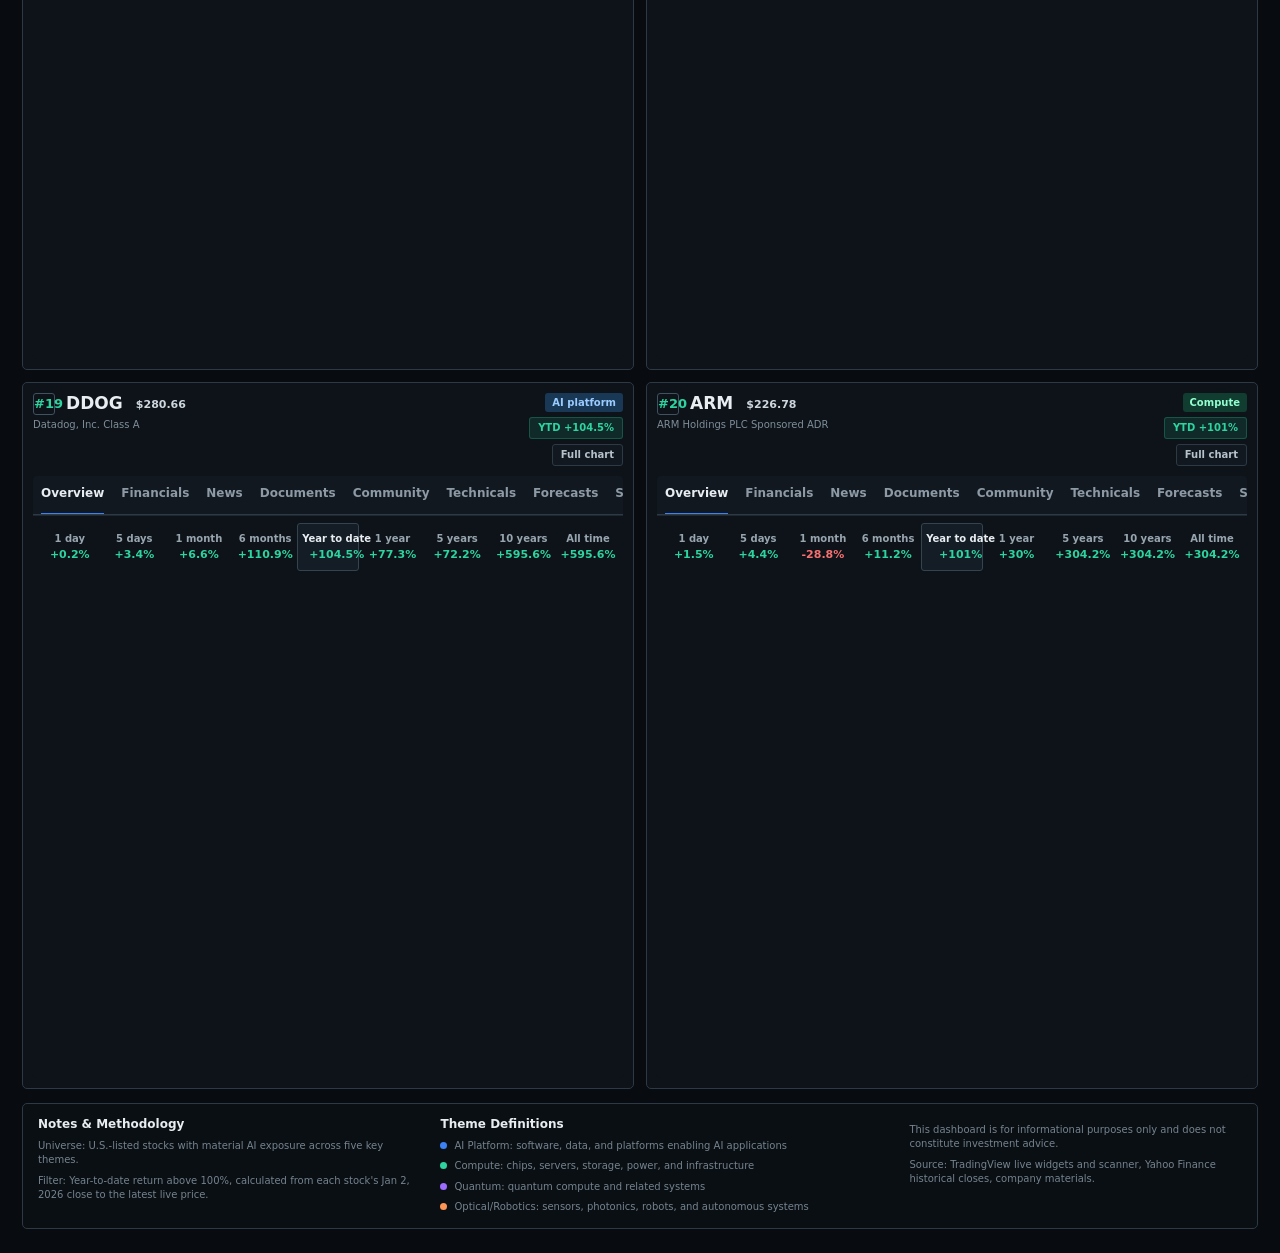
==== commit 7d1163d6: "Refresh scheduled AI stock rankings" ====
--- a/index.html
+++ b/index.html
@@ -118,6 +118,6 @@
       </footer>
     </main>
 
-    <script src="app.js?v=202610212237"></script>
+    <script src="app.js?v=202610271851"></script>
   </body>
 </html>
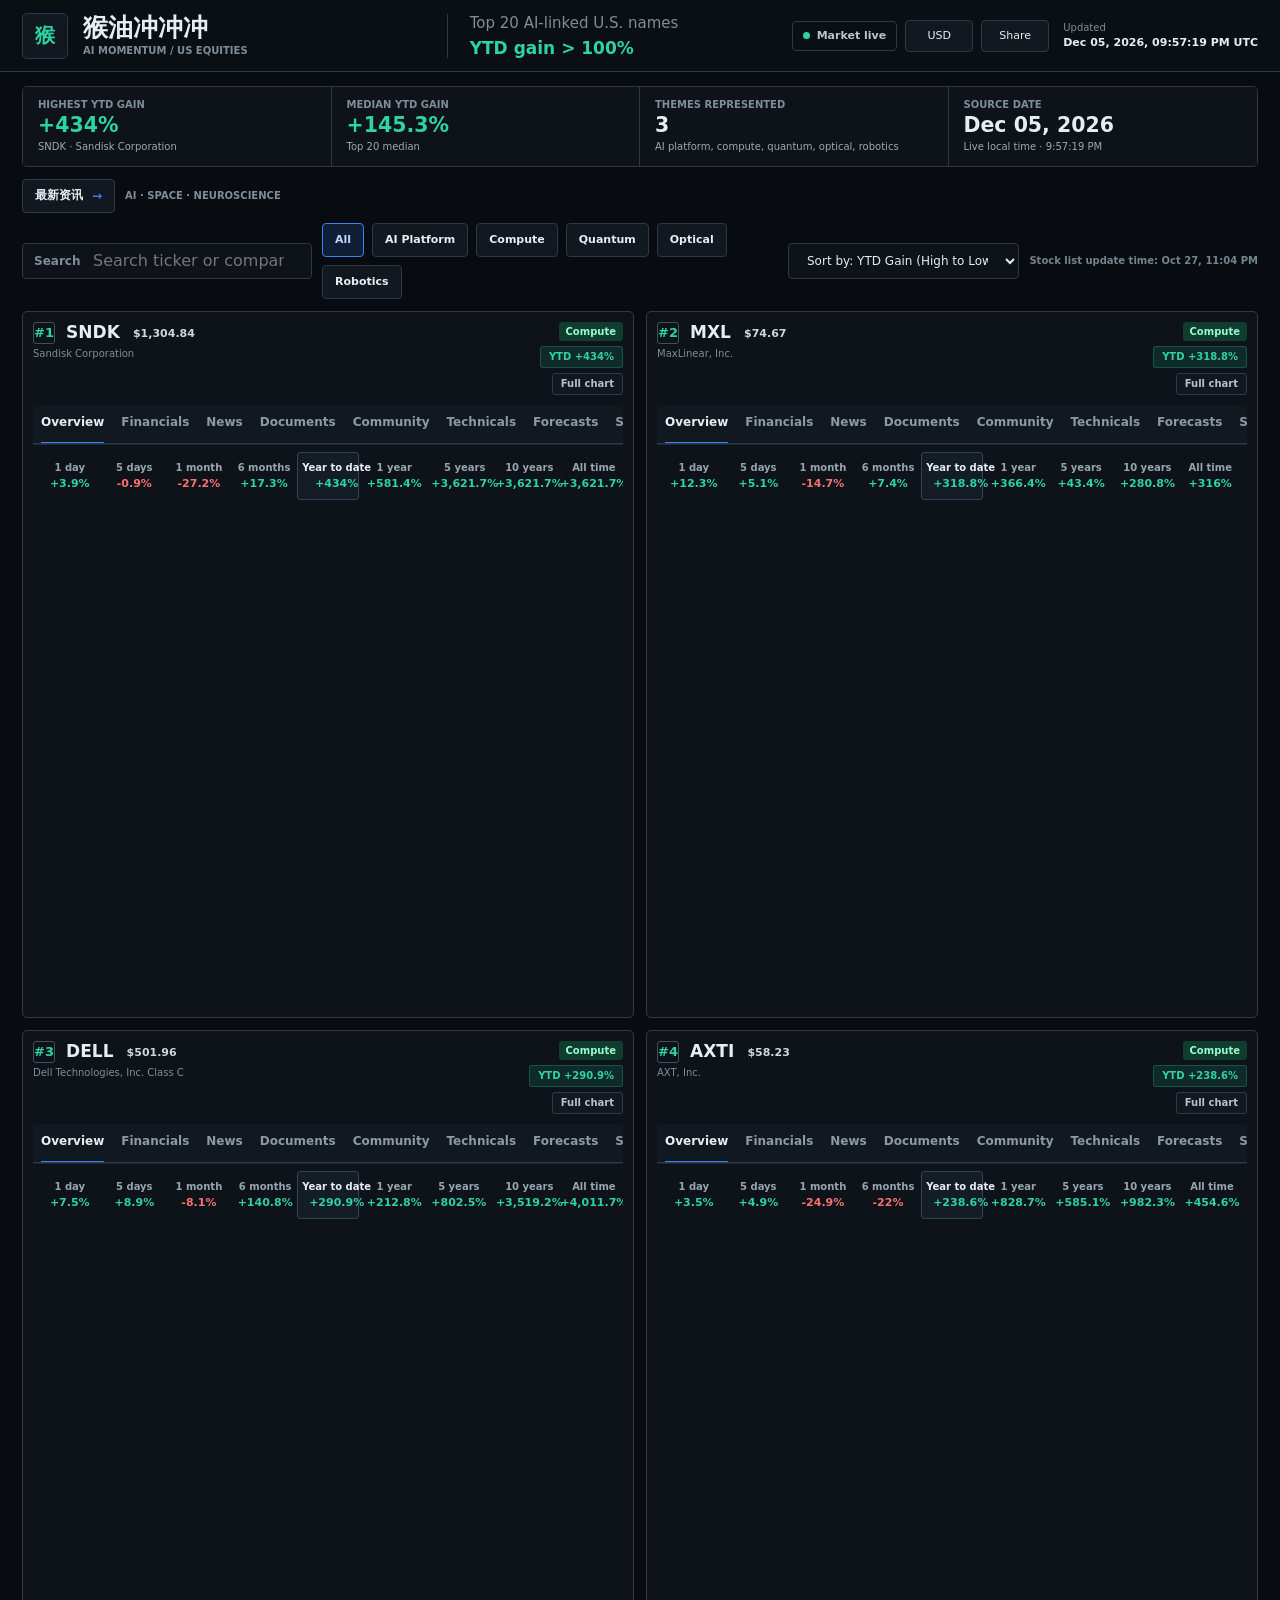
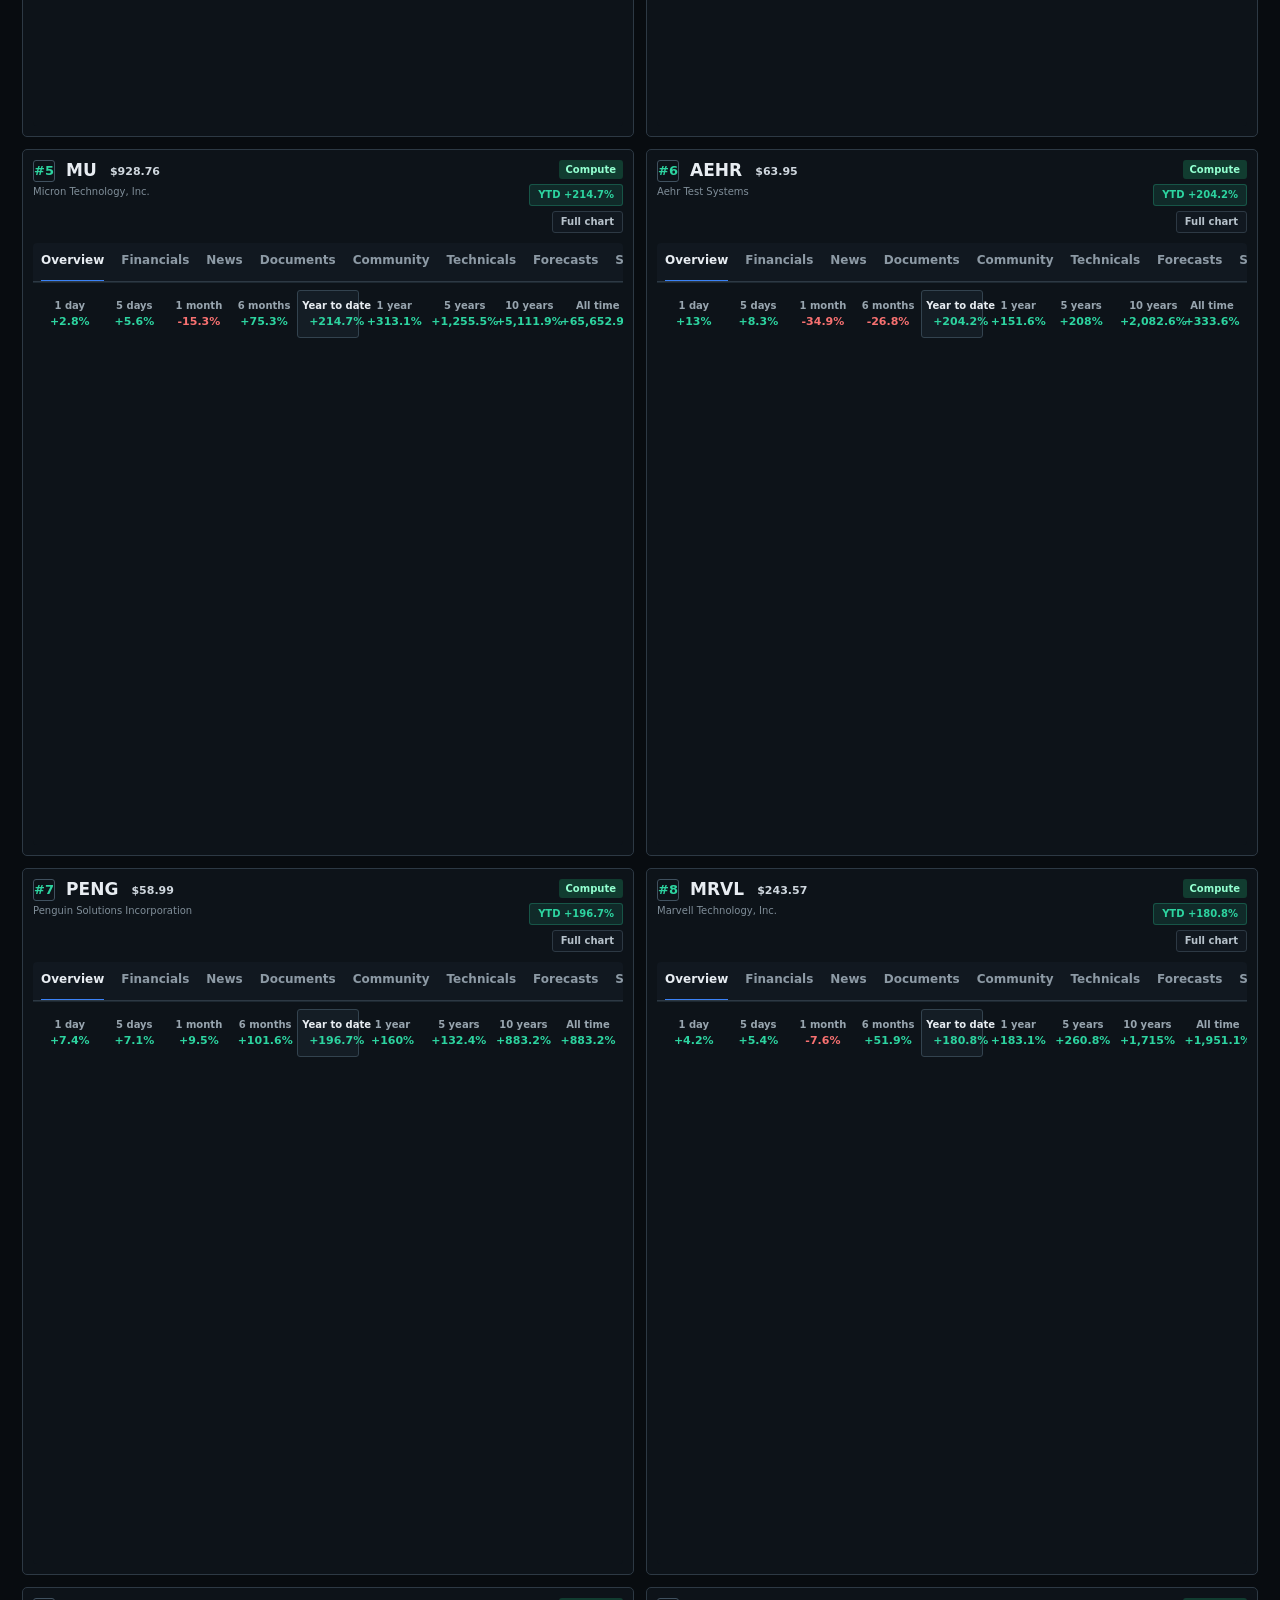
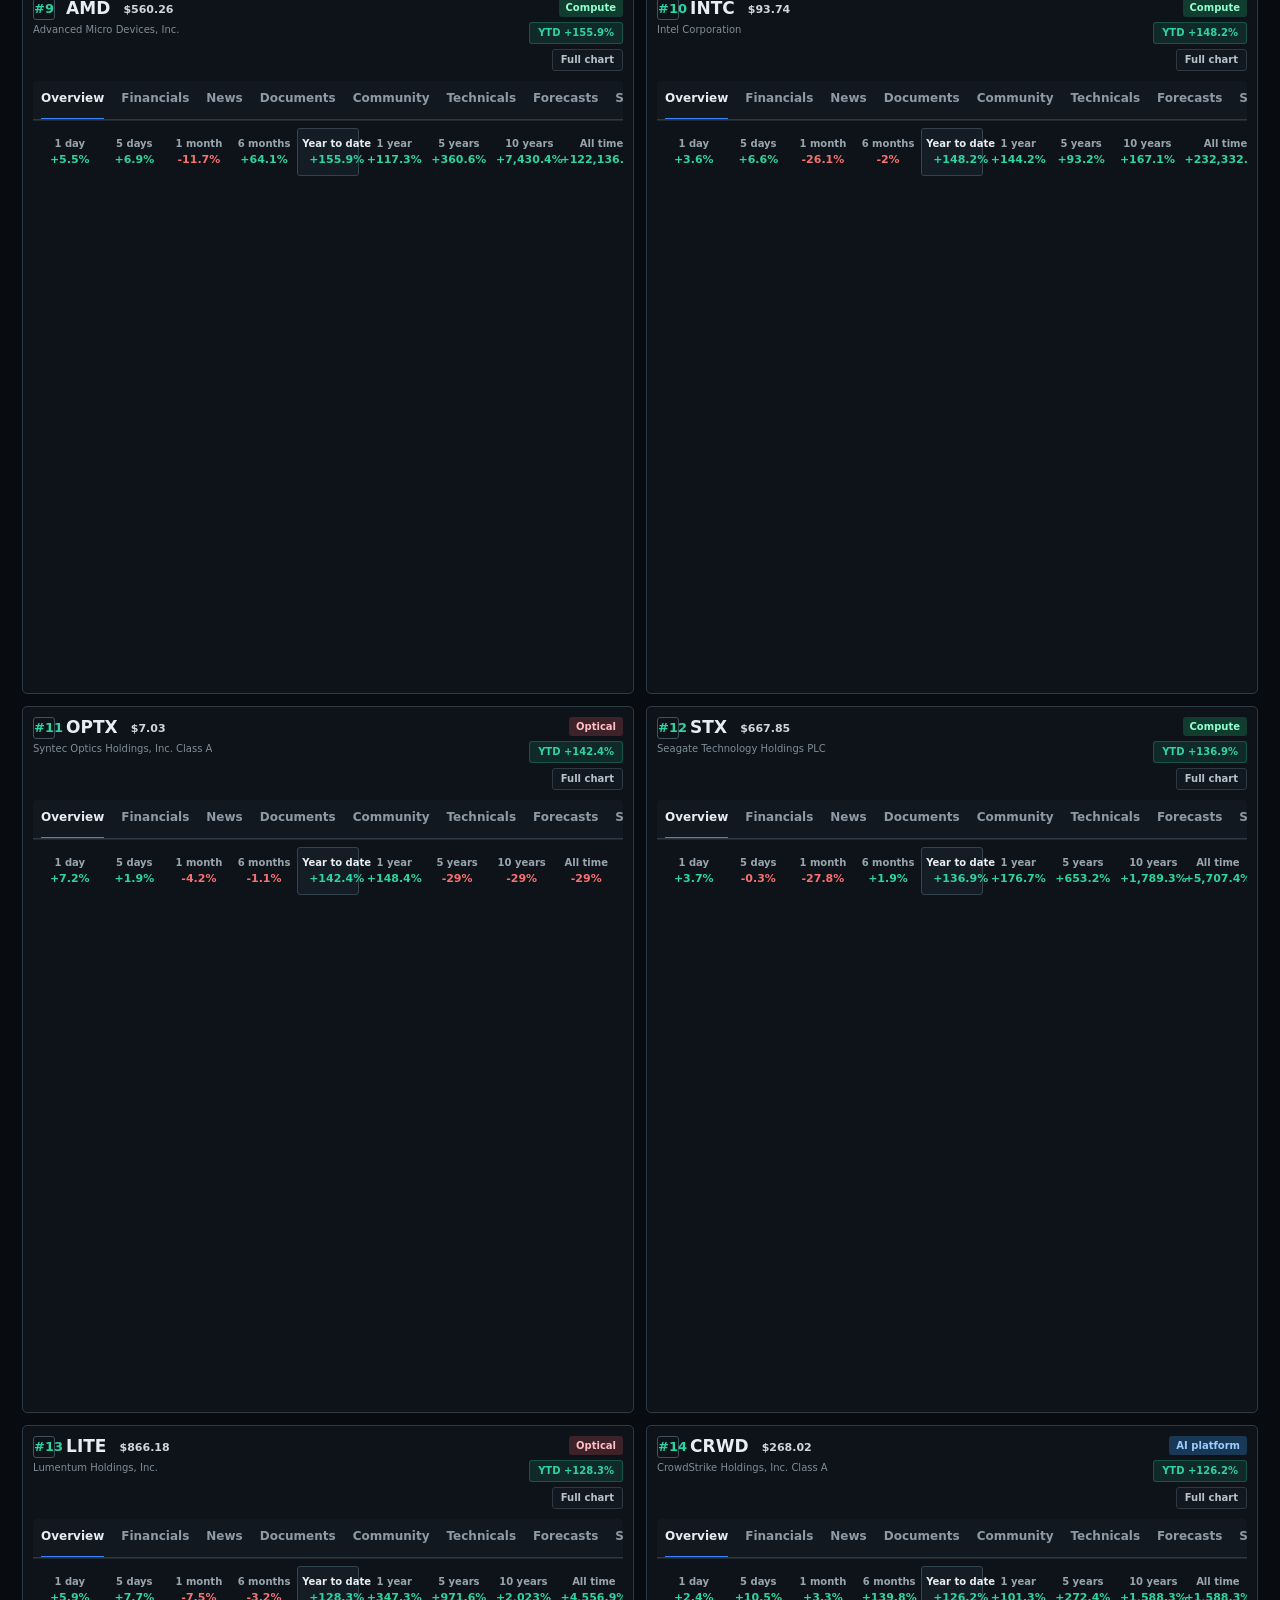
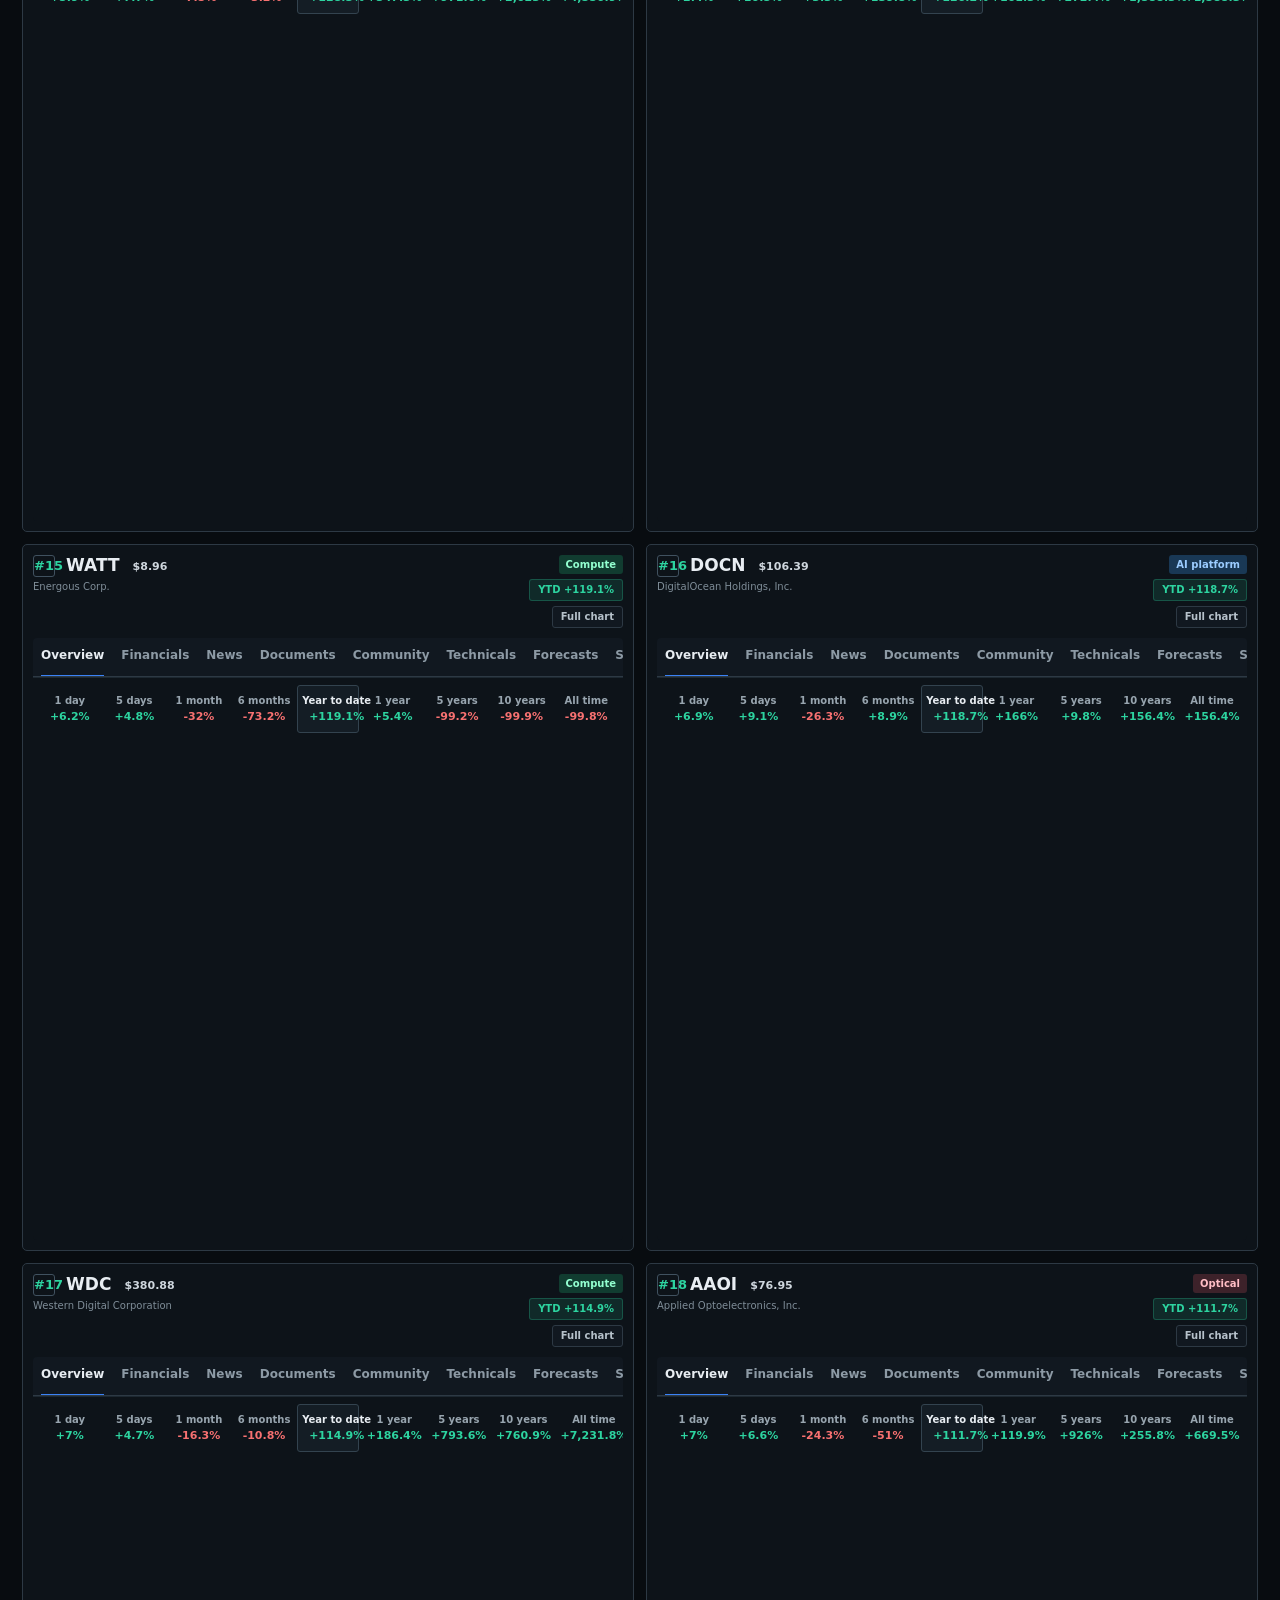
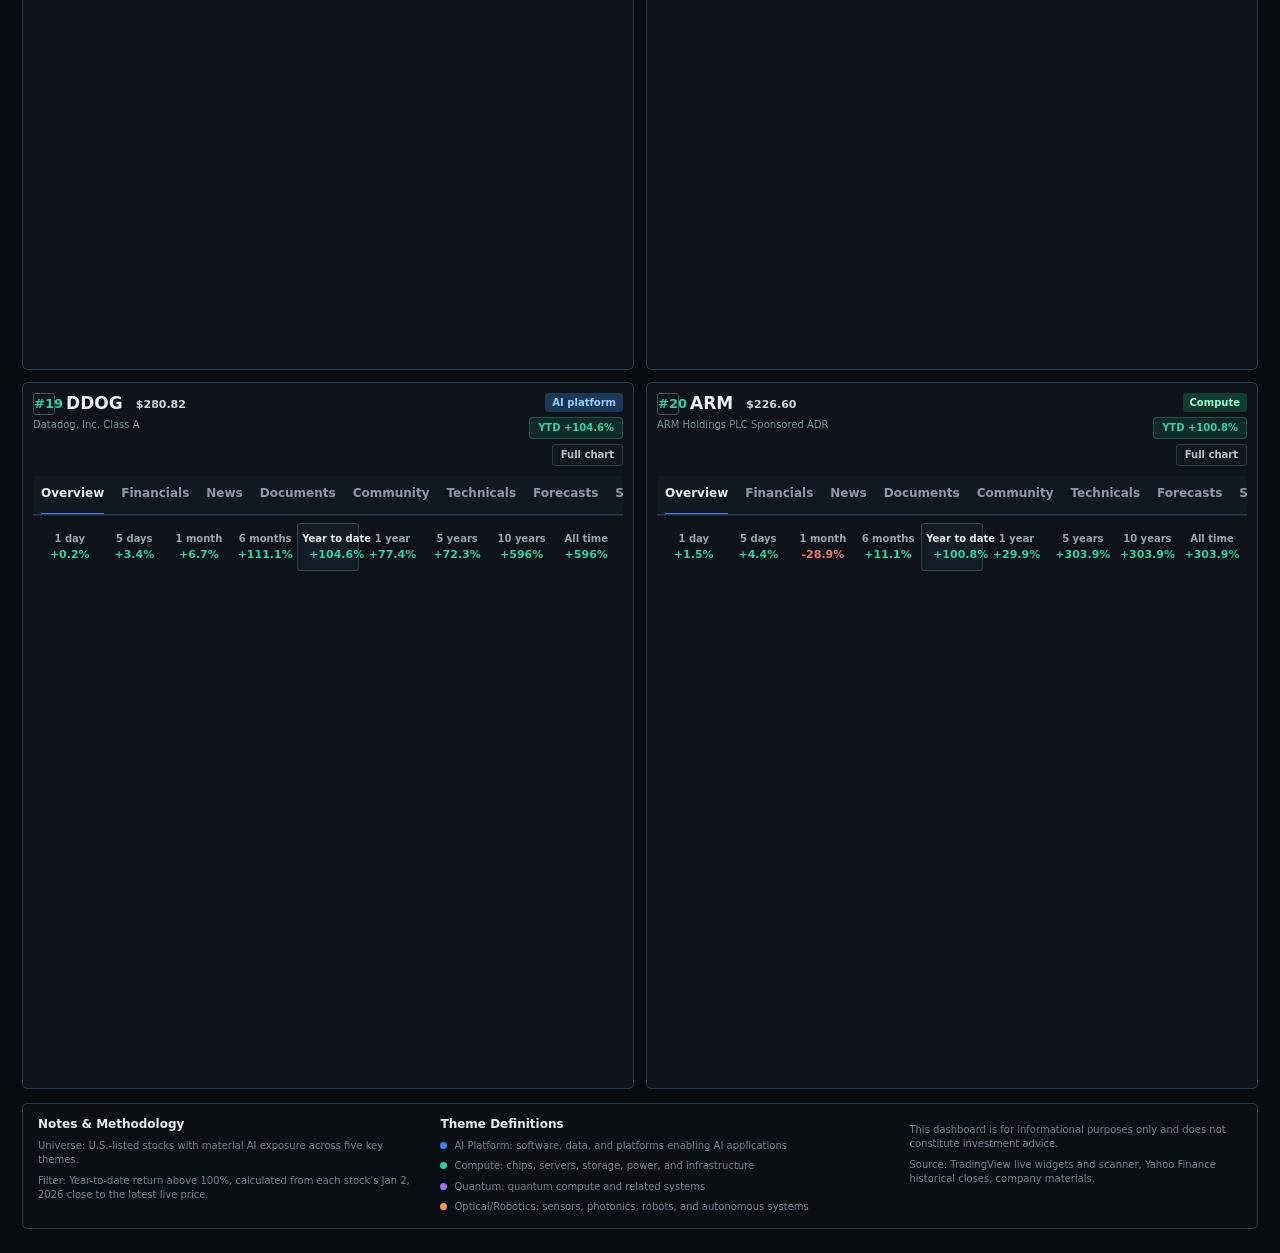
==== commit 3a0d174d: "Refresh scheduled AI stock rankings" ====
--- a/index.html
+++ b/index.html
@@ -118,6 +118,6 @@
       </footer>
     </main>
 
-    <script src="app.js?v=202610271851"></script>
+    <script src="app.js?v=202610272304"></script>
   </body>
 </html>
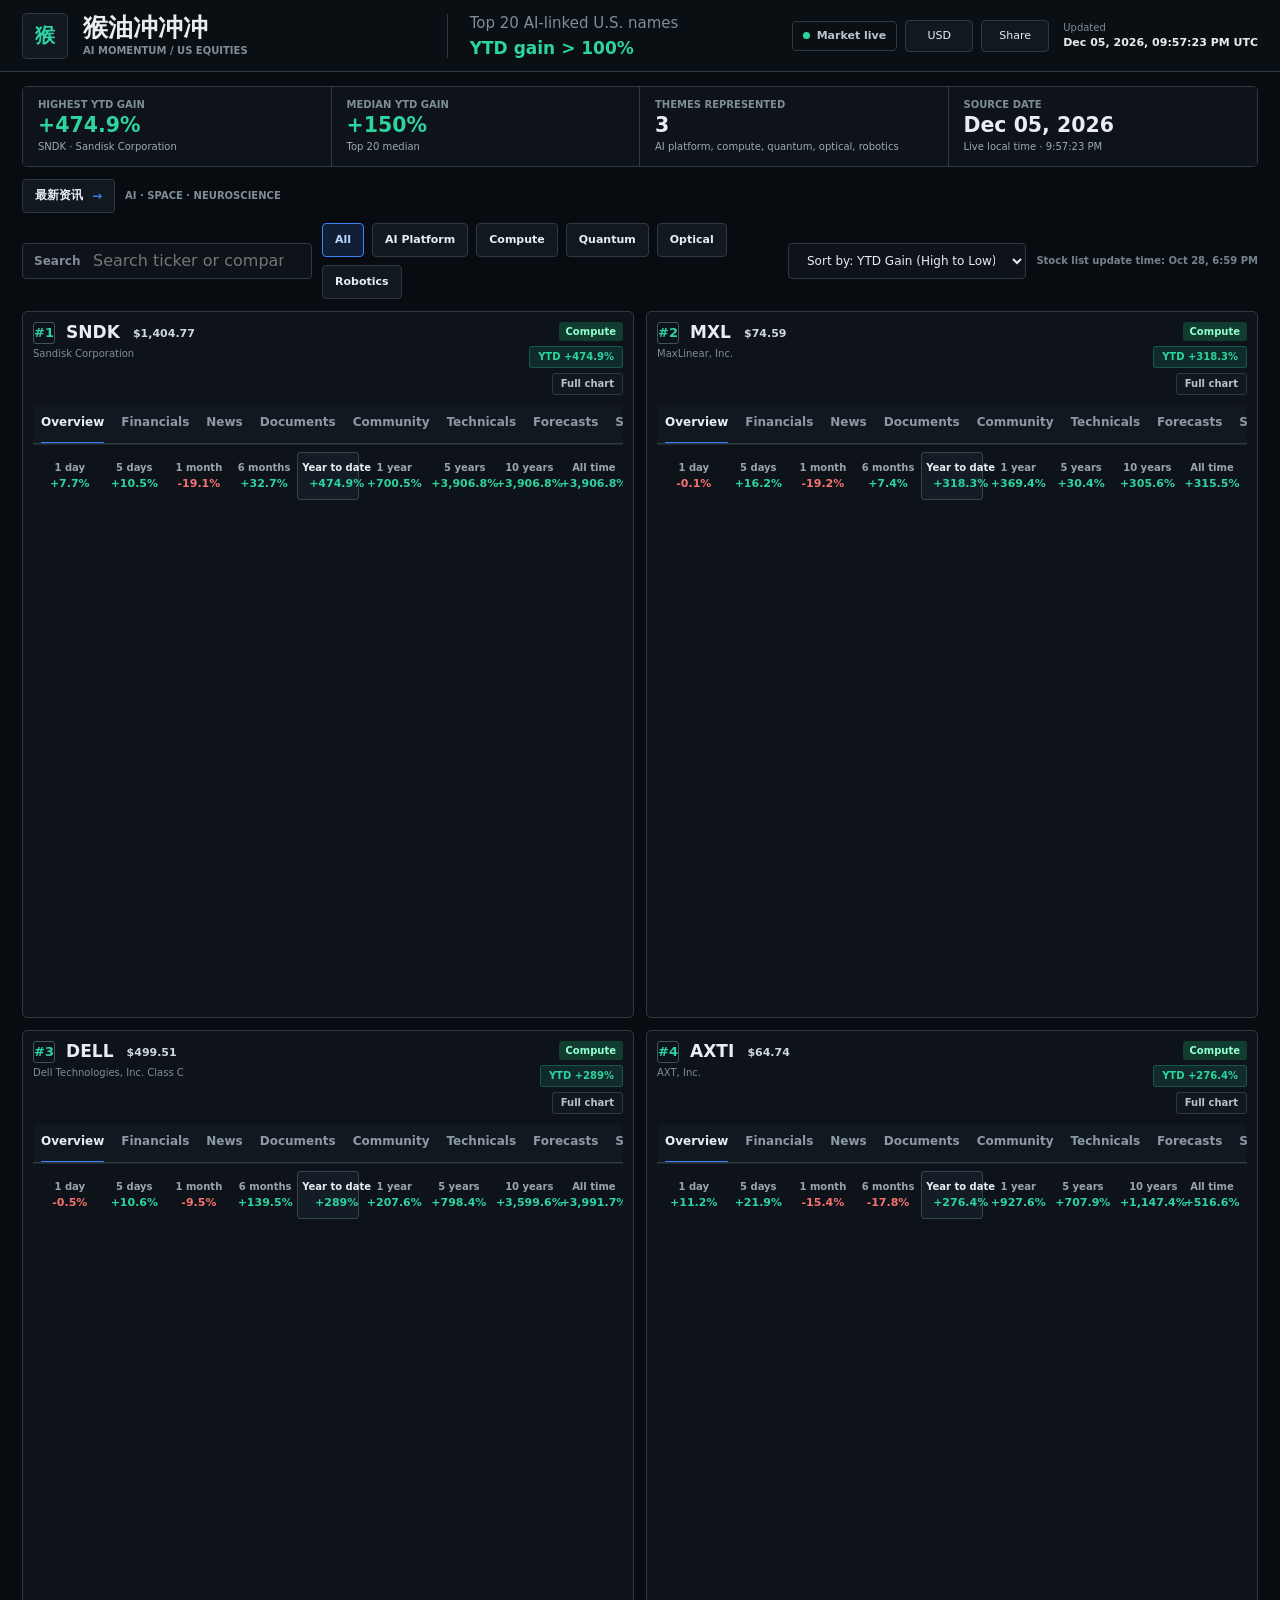
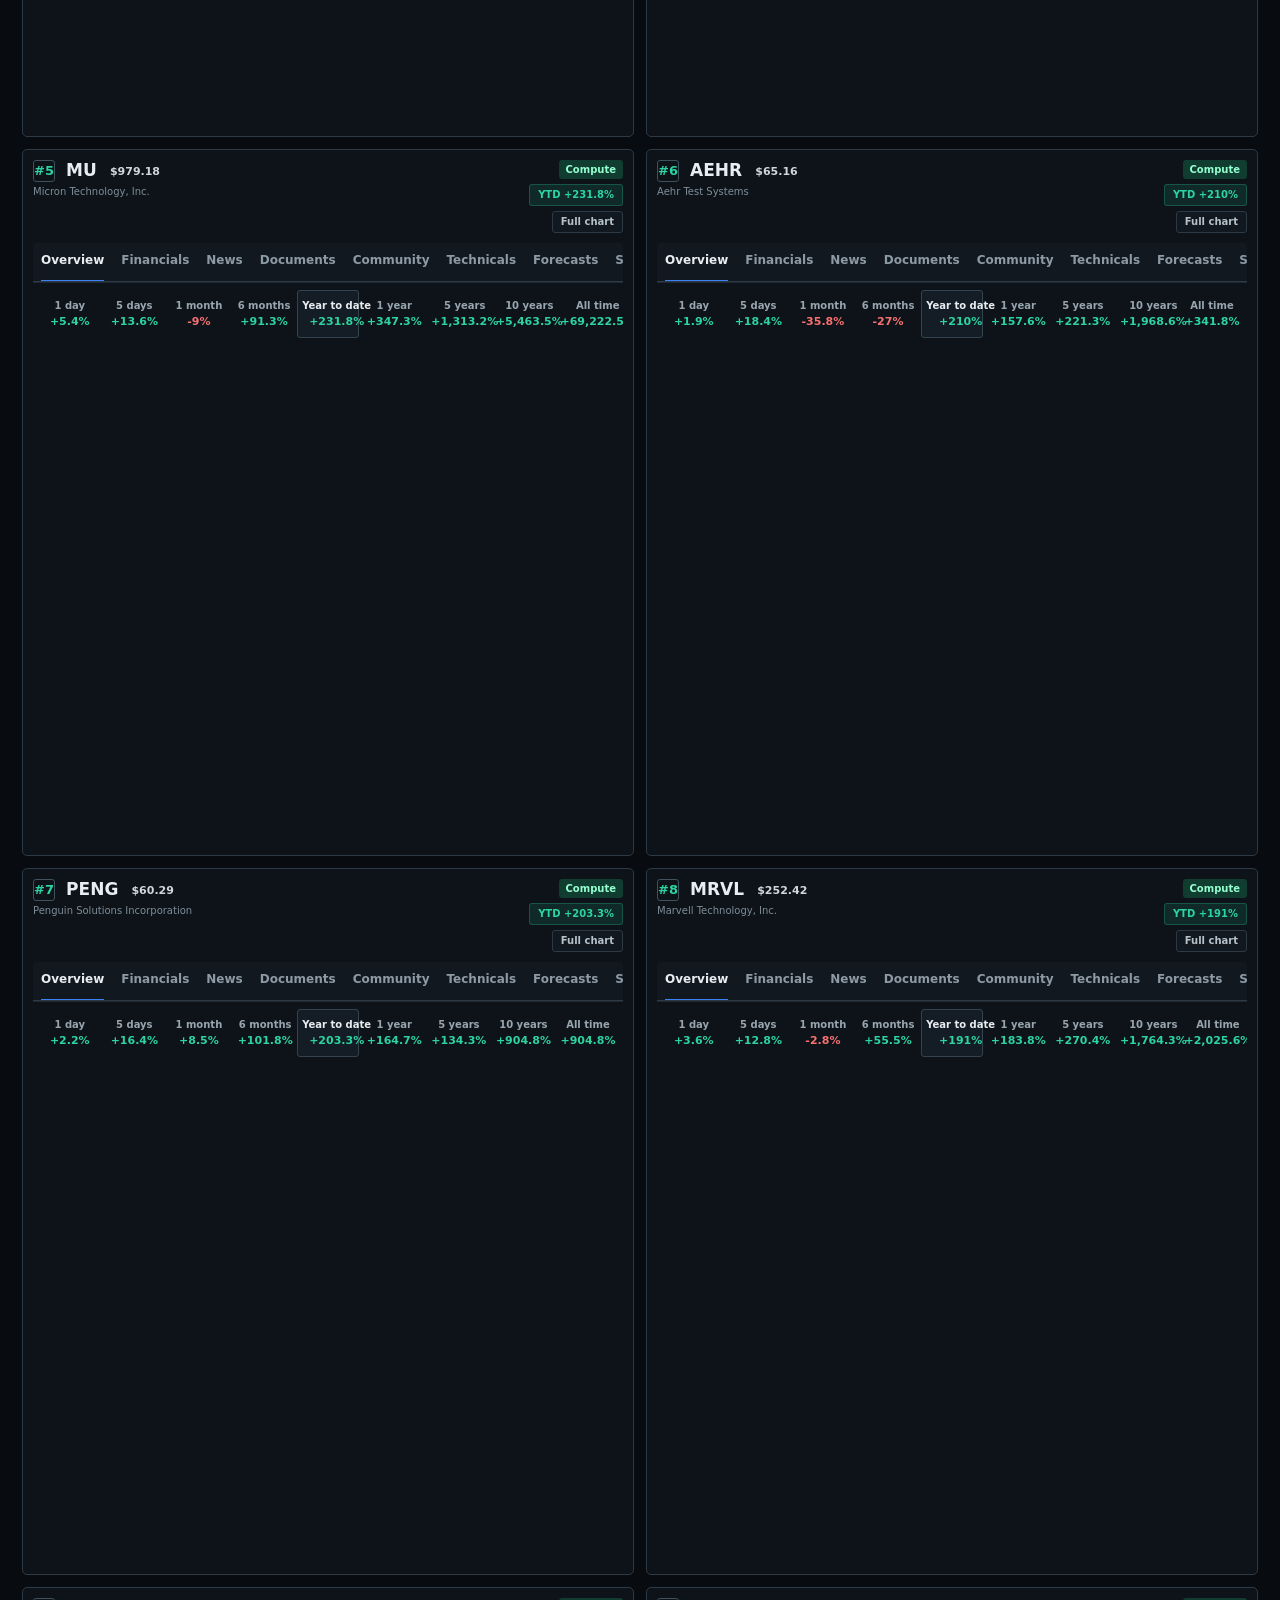
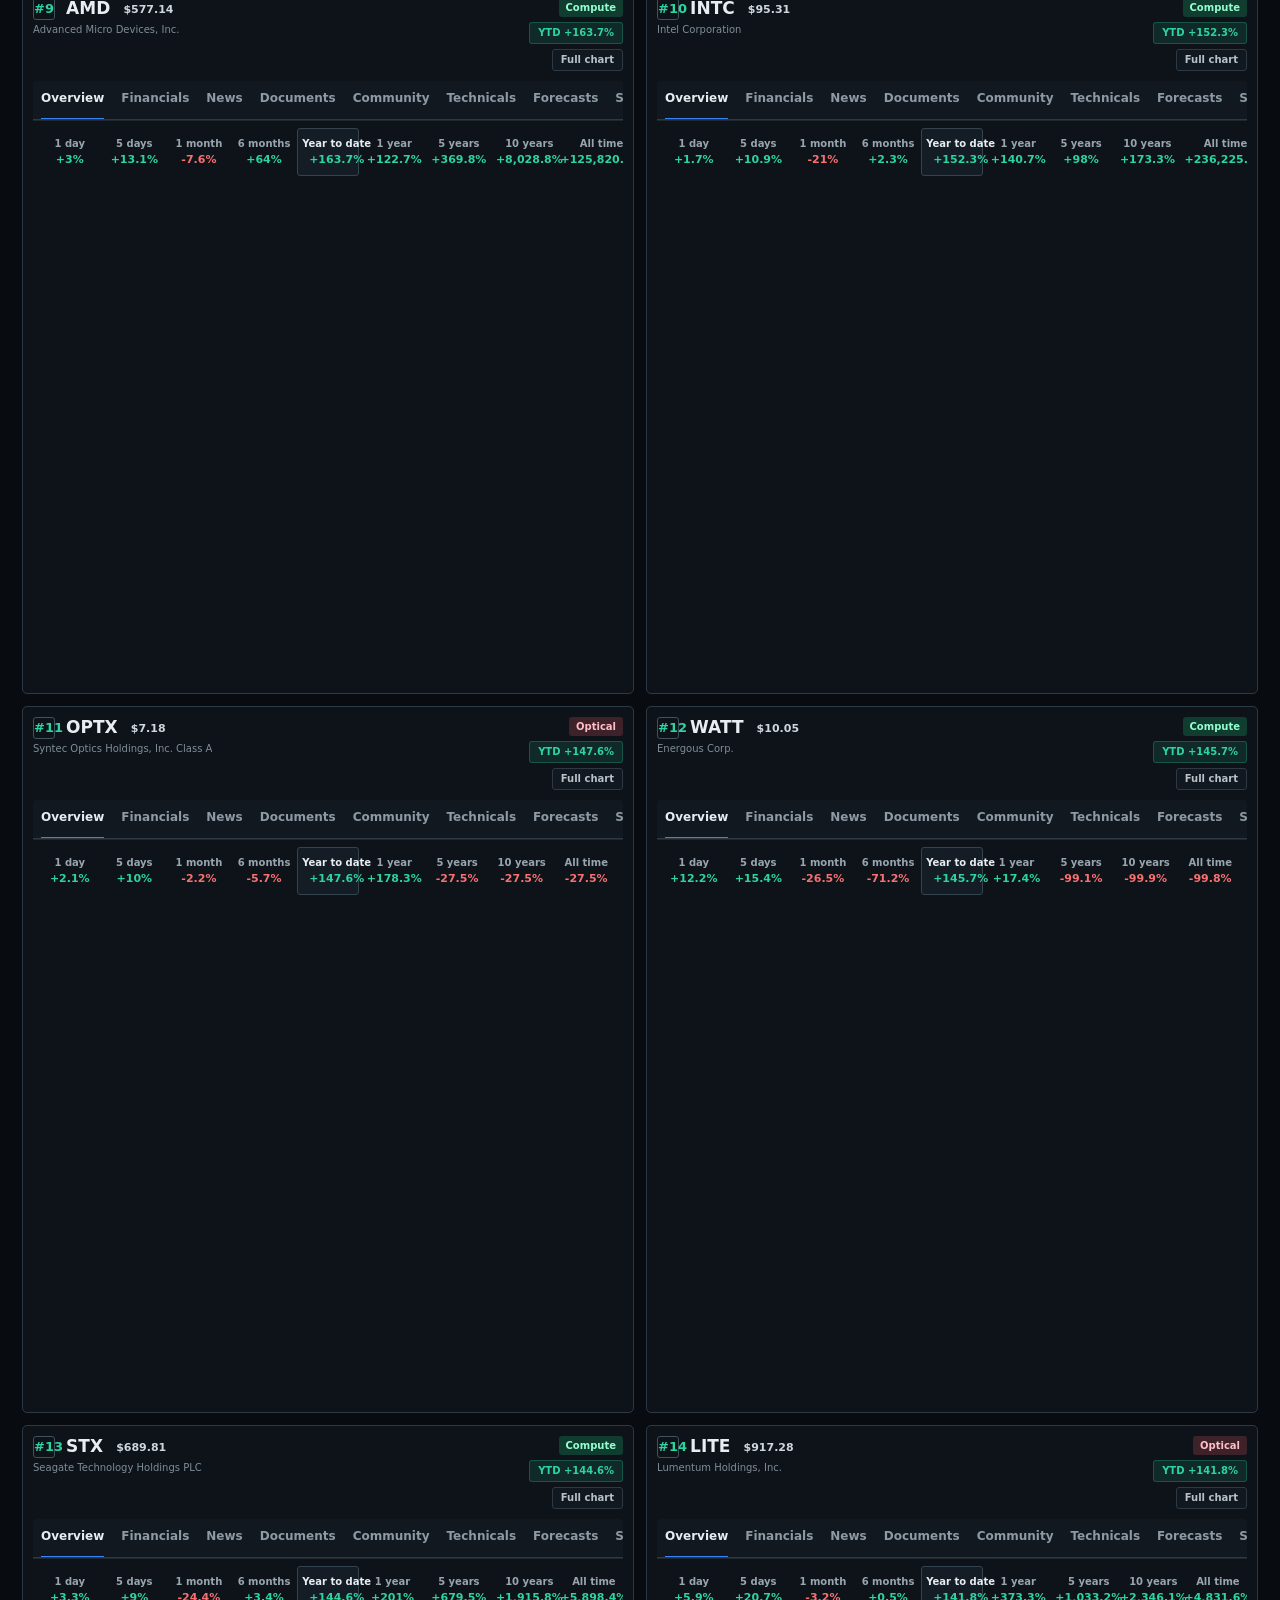
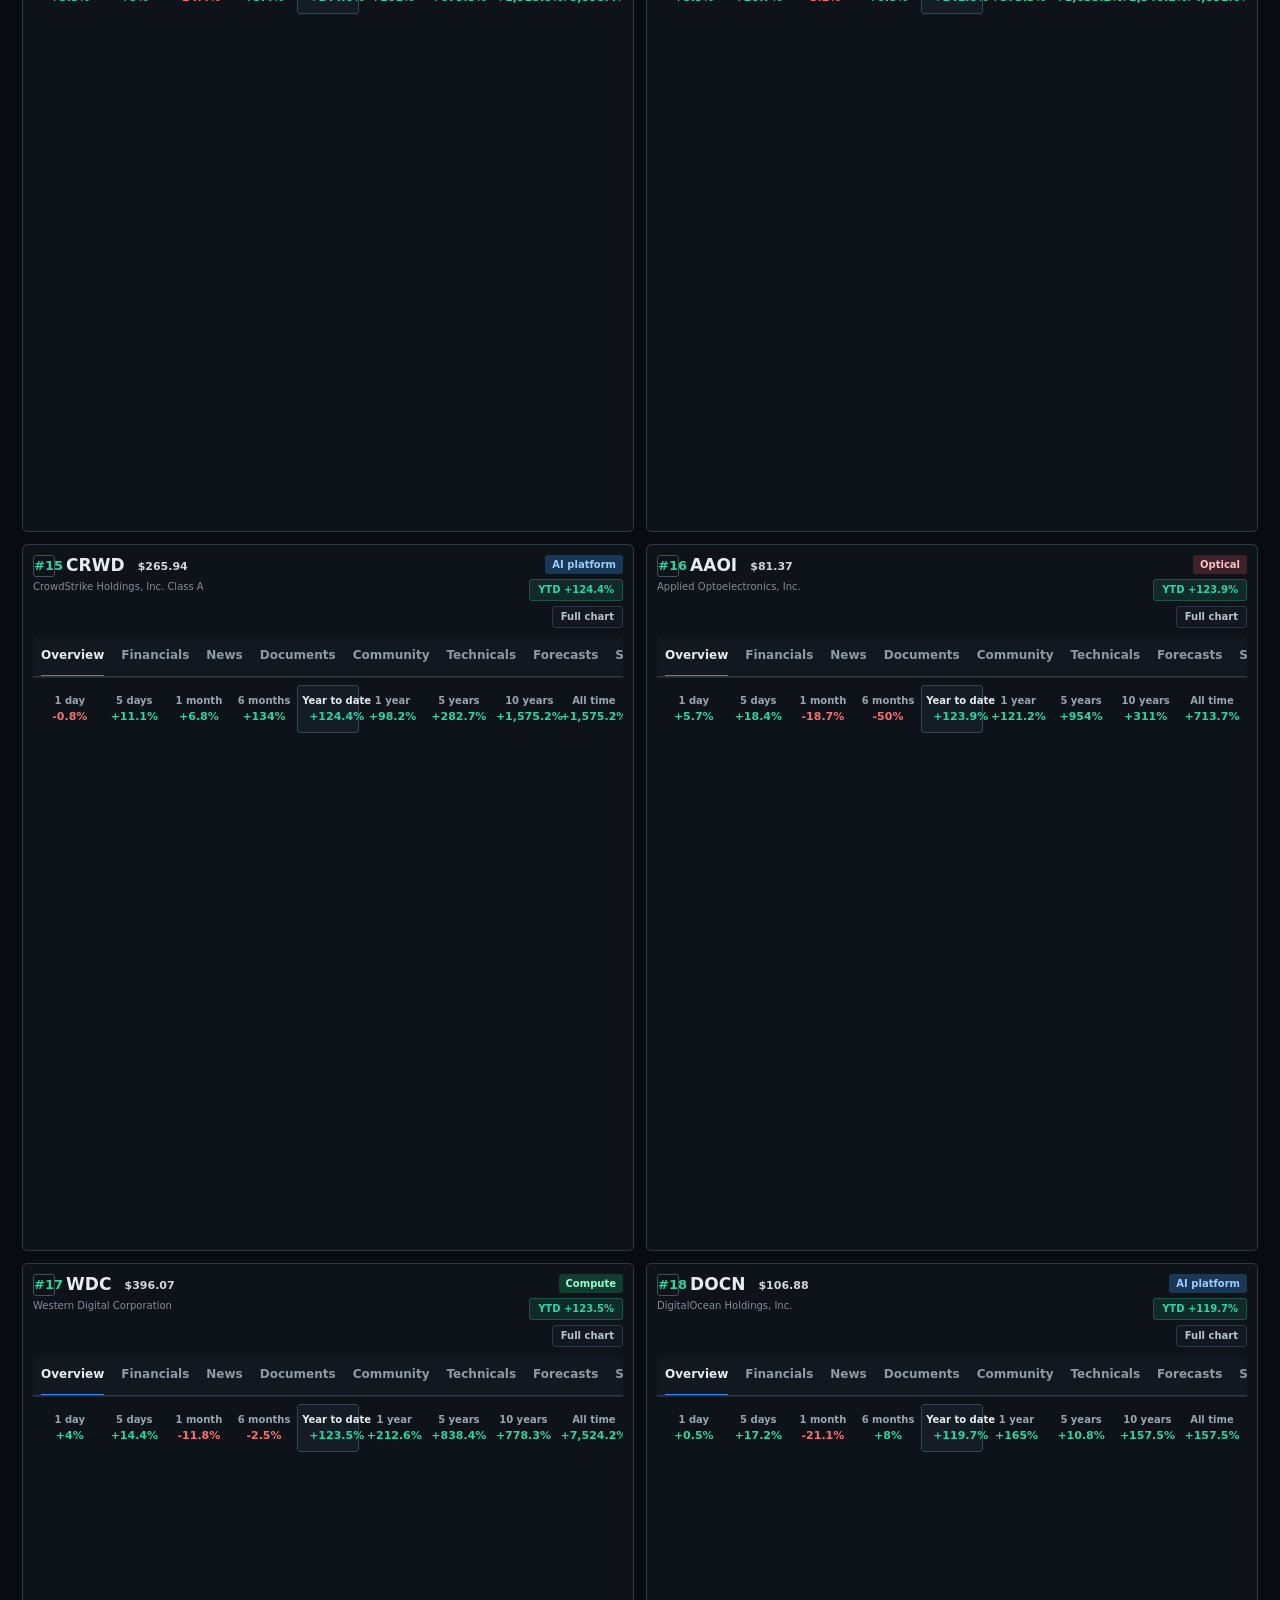
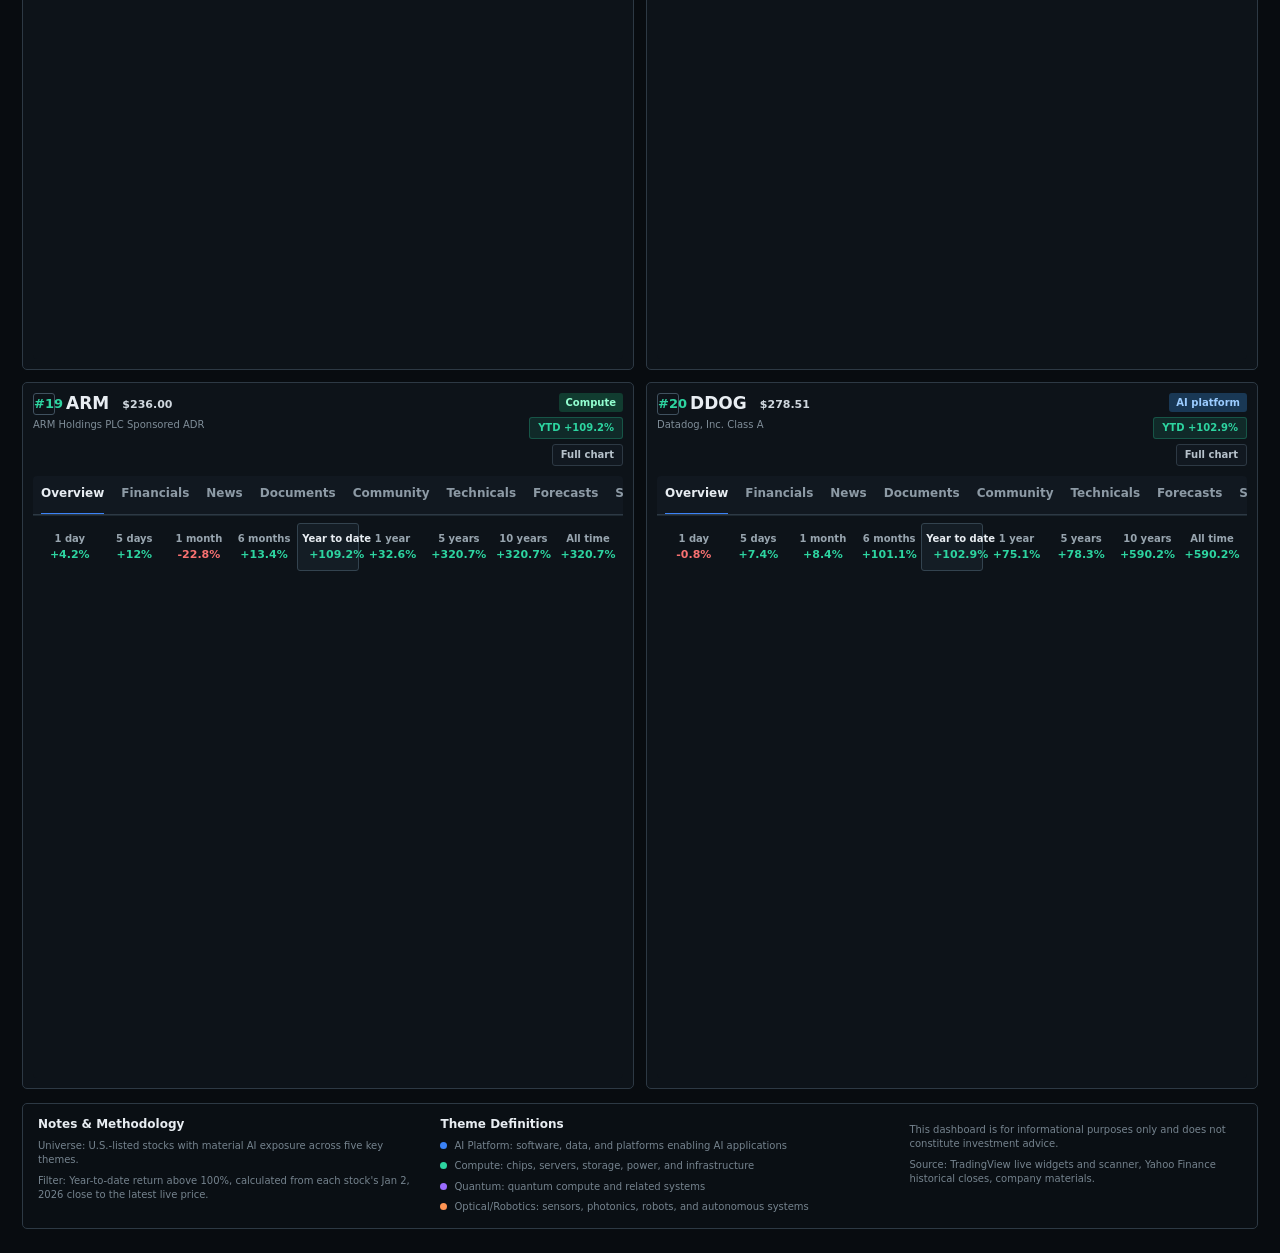
==== commit 615a624f: "Refresh scheduled AI stock rankings" ====
--- a/index.html
+++ b/index.html
@@ -118,6 +118,6 @@
       </footer>
     </main>
 
-    <script src="app.js?v=202610272304"></script>
+    <script src="app.js?v=202610281859"></script>
   </body>
 </html>
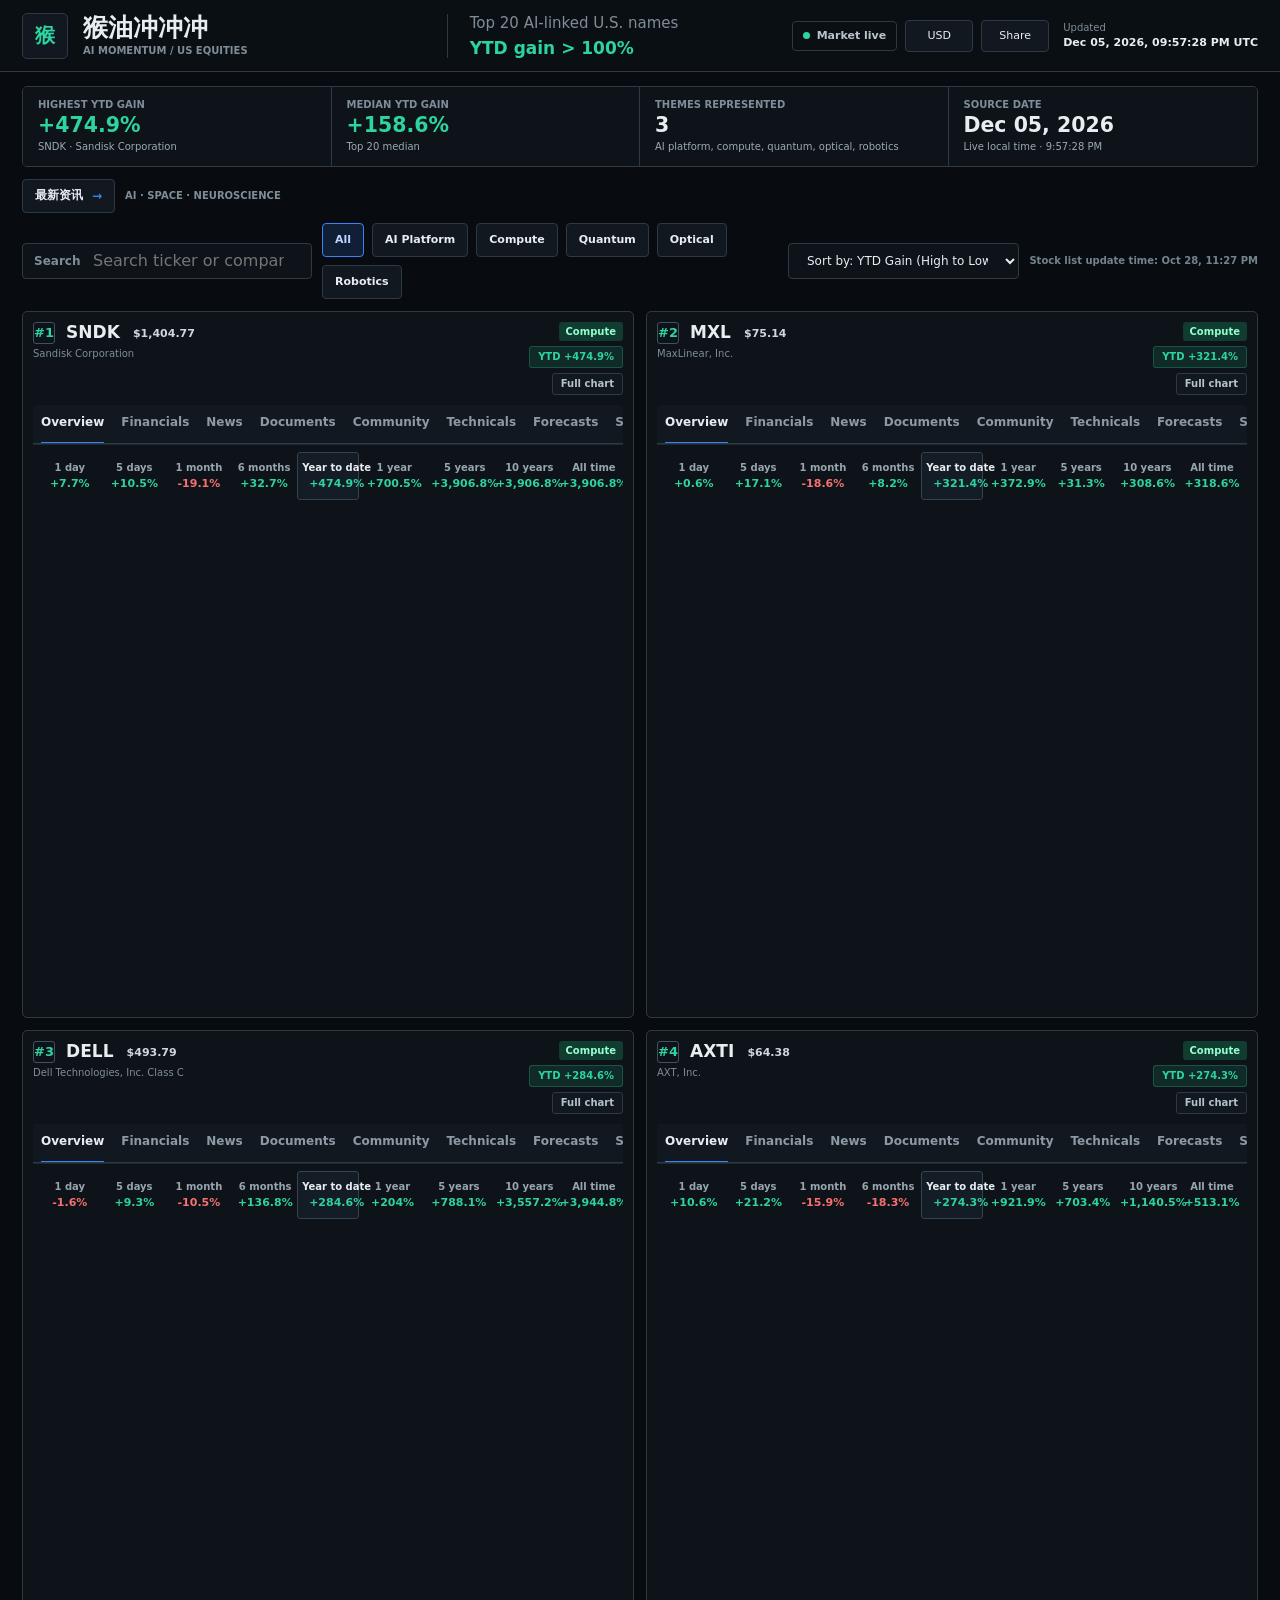
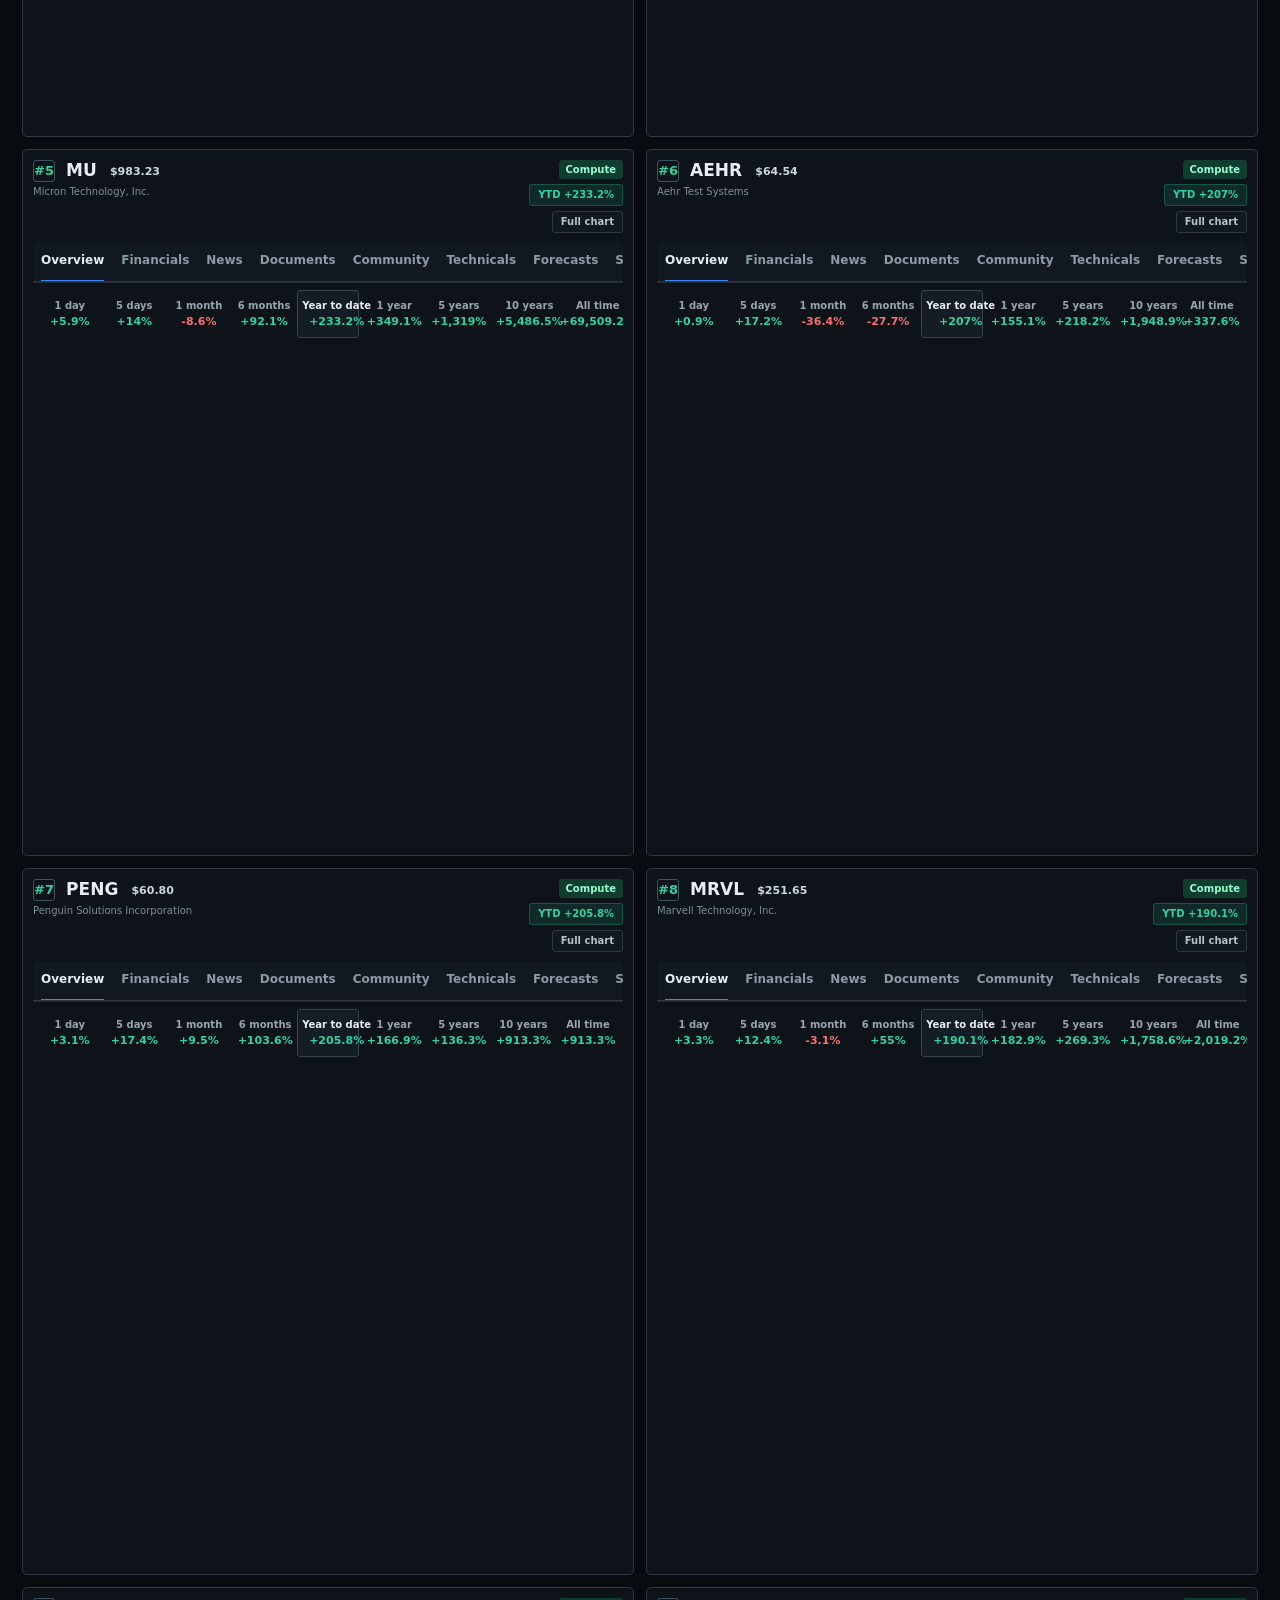
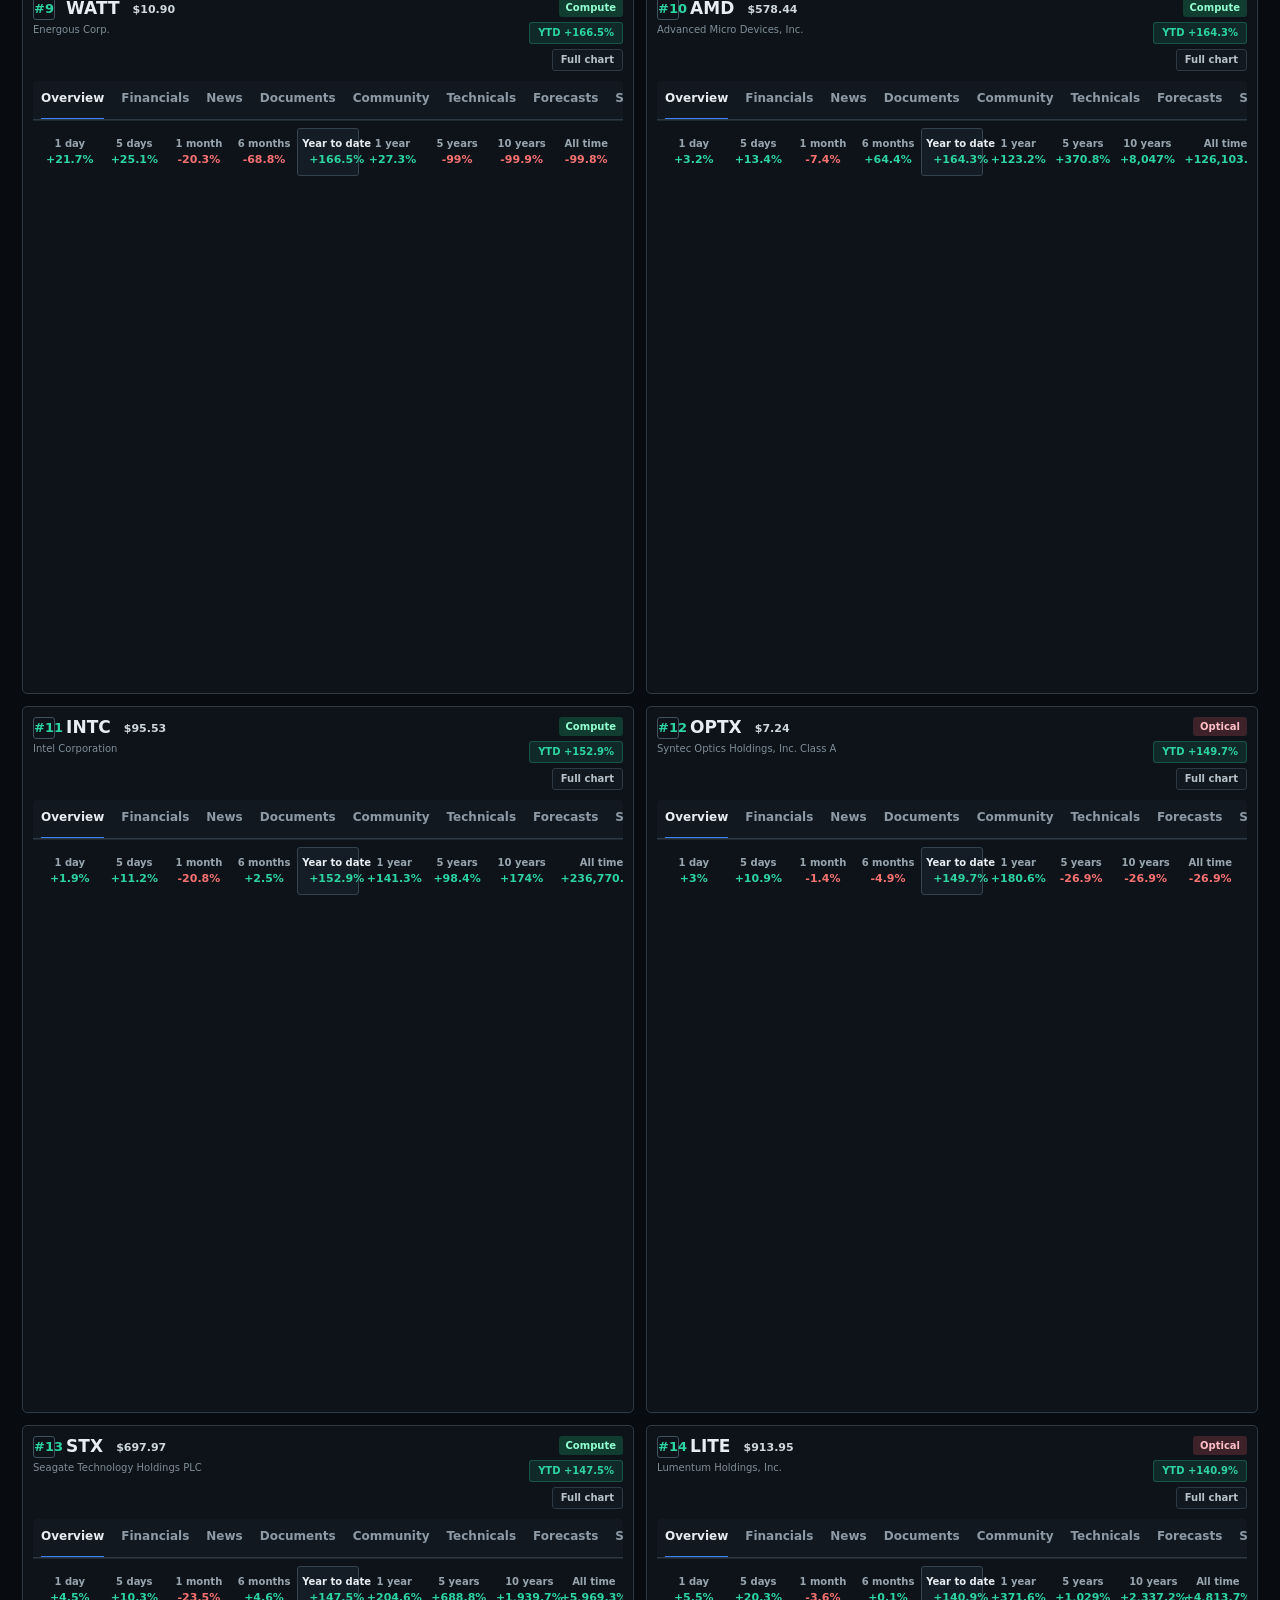
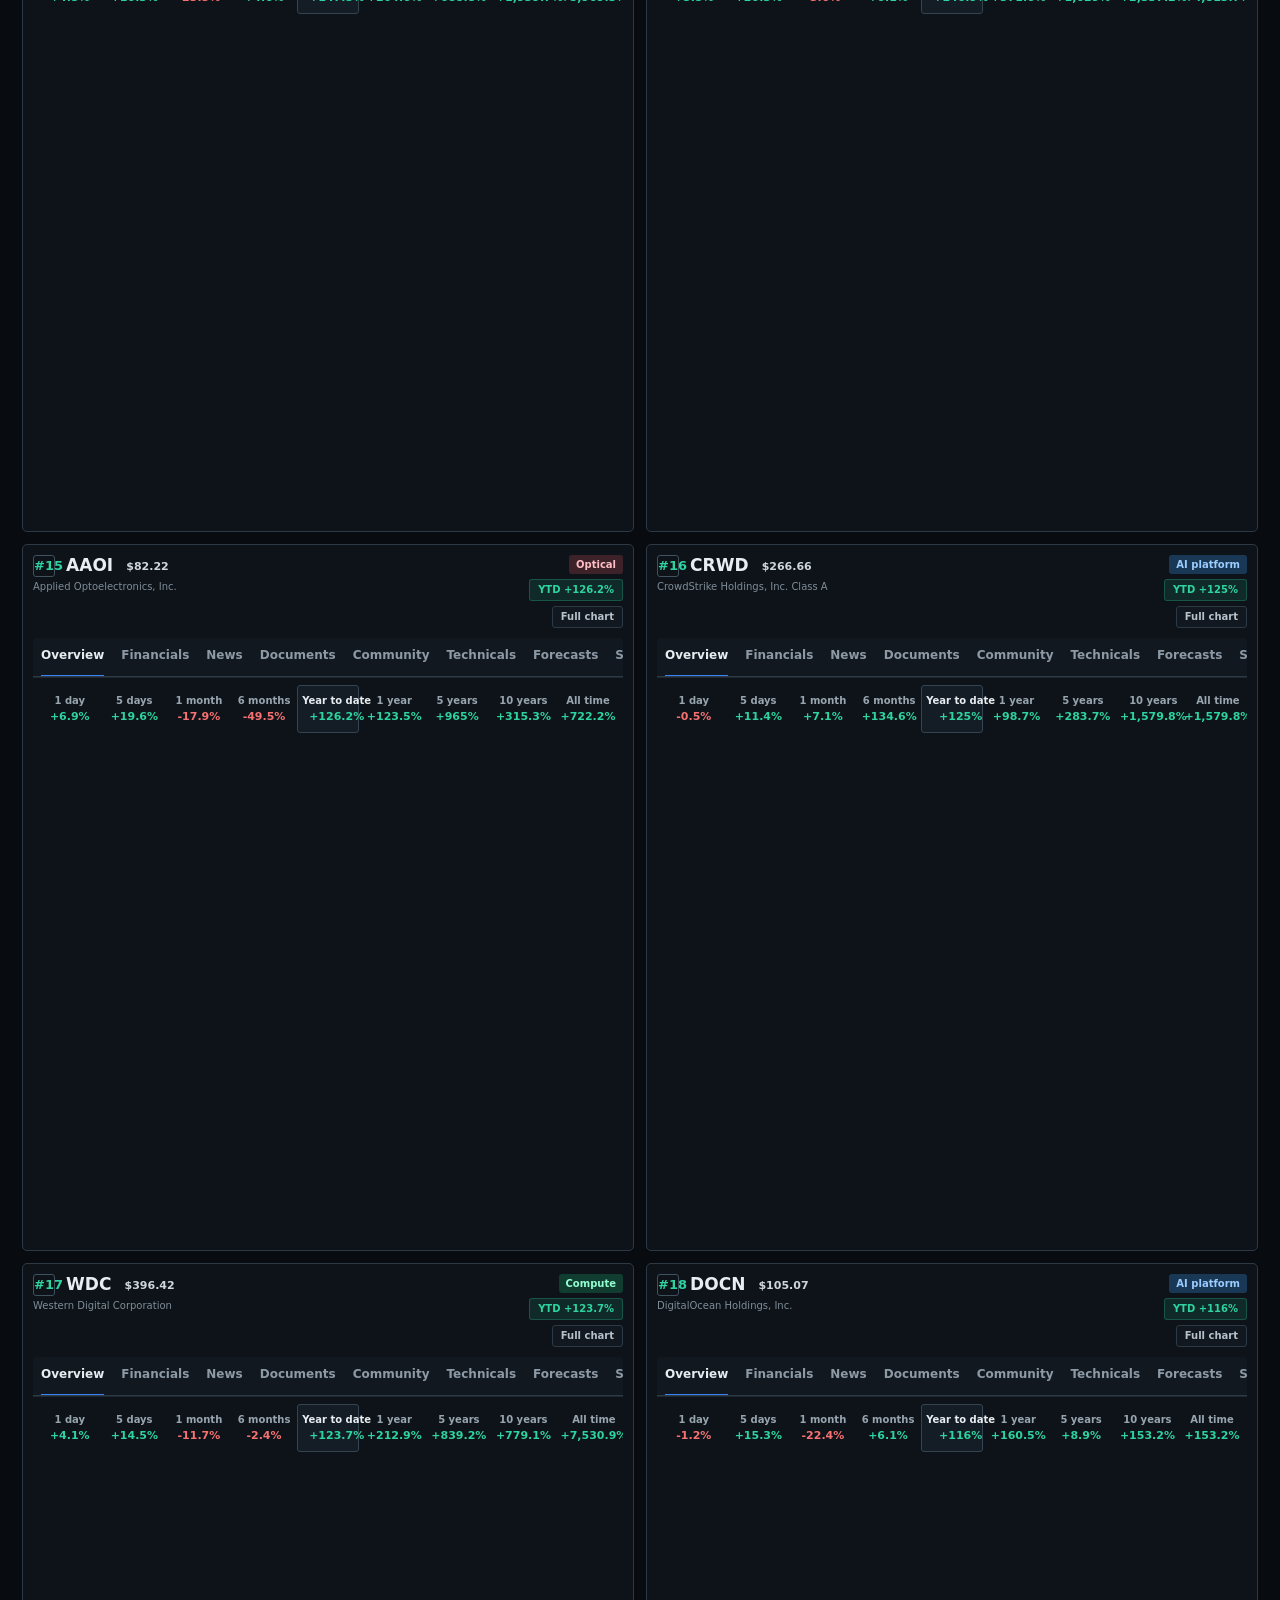
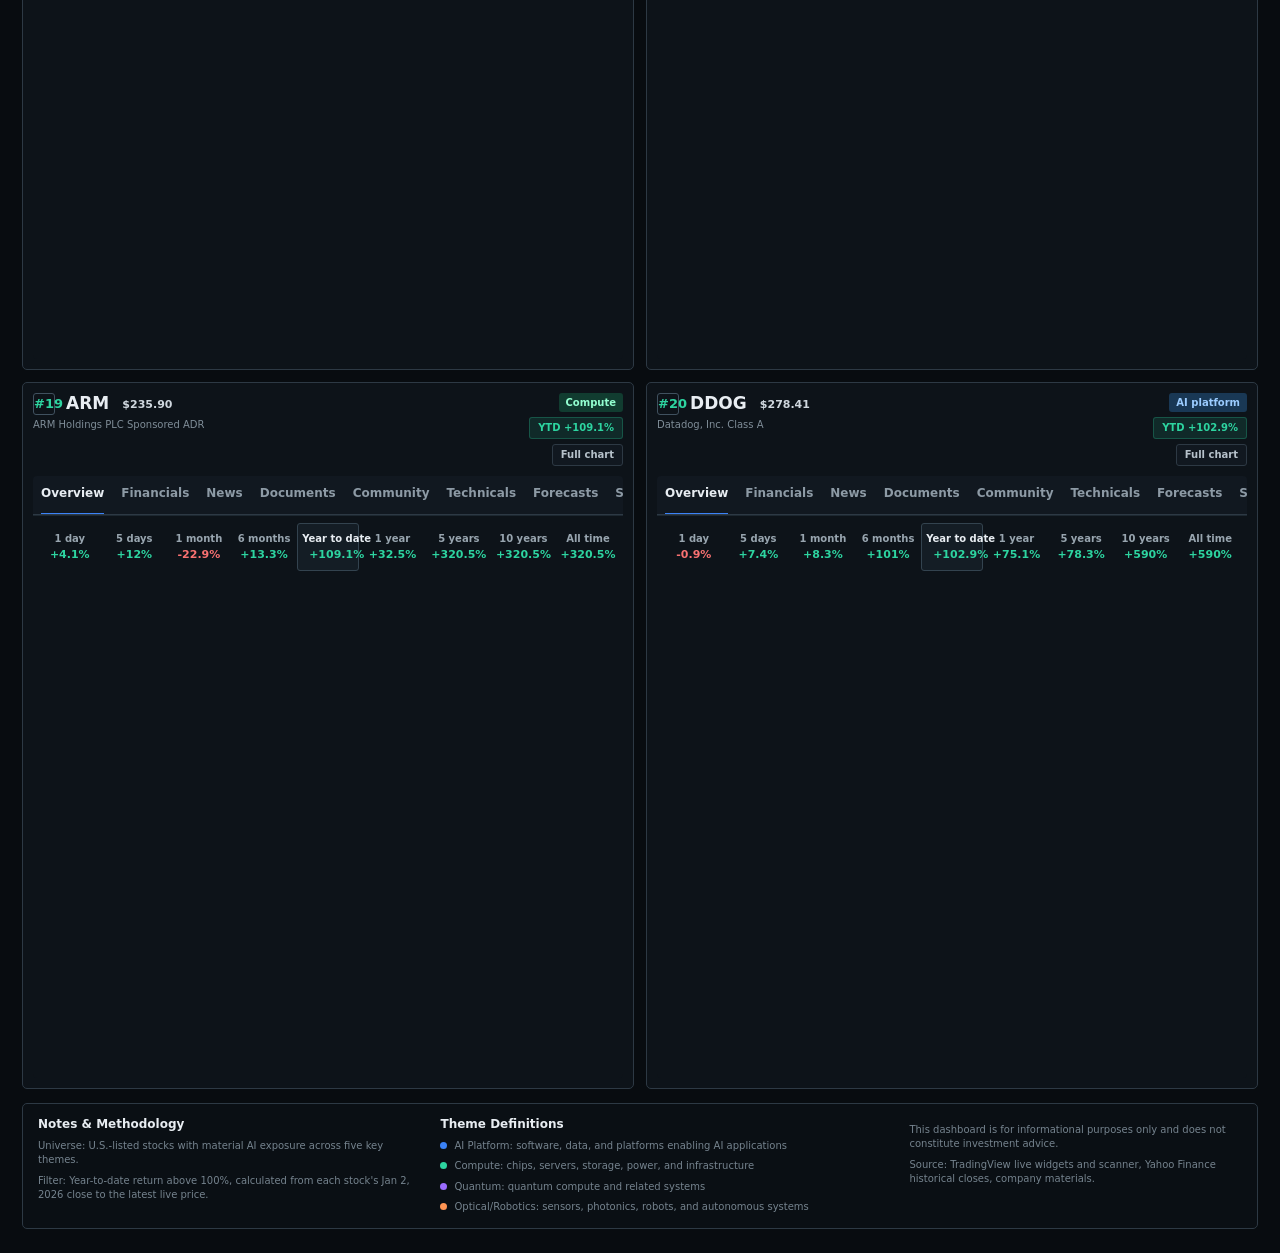
==== commit 1d90cb4f: "Refresh scheduled AI stock rankings" ====
--- a/index.html
+++ b/index.html
@@ -118,6 +118,6 @@
       </footer>
     </main>
 
-    <script src="app.js?v=202610281859"></script>
+    <script src="app.js?v=202610282327"></script>
   </body>
 </html>
